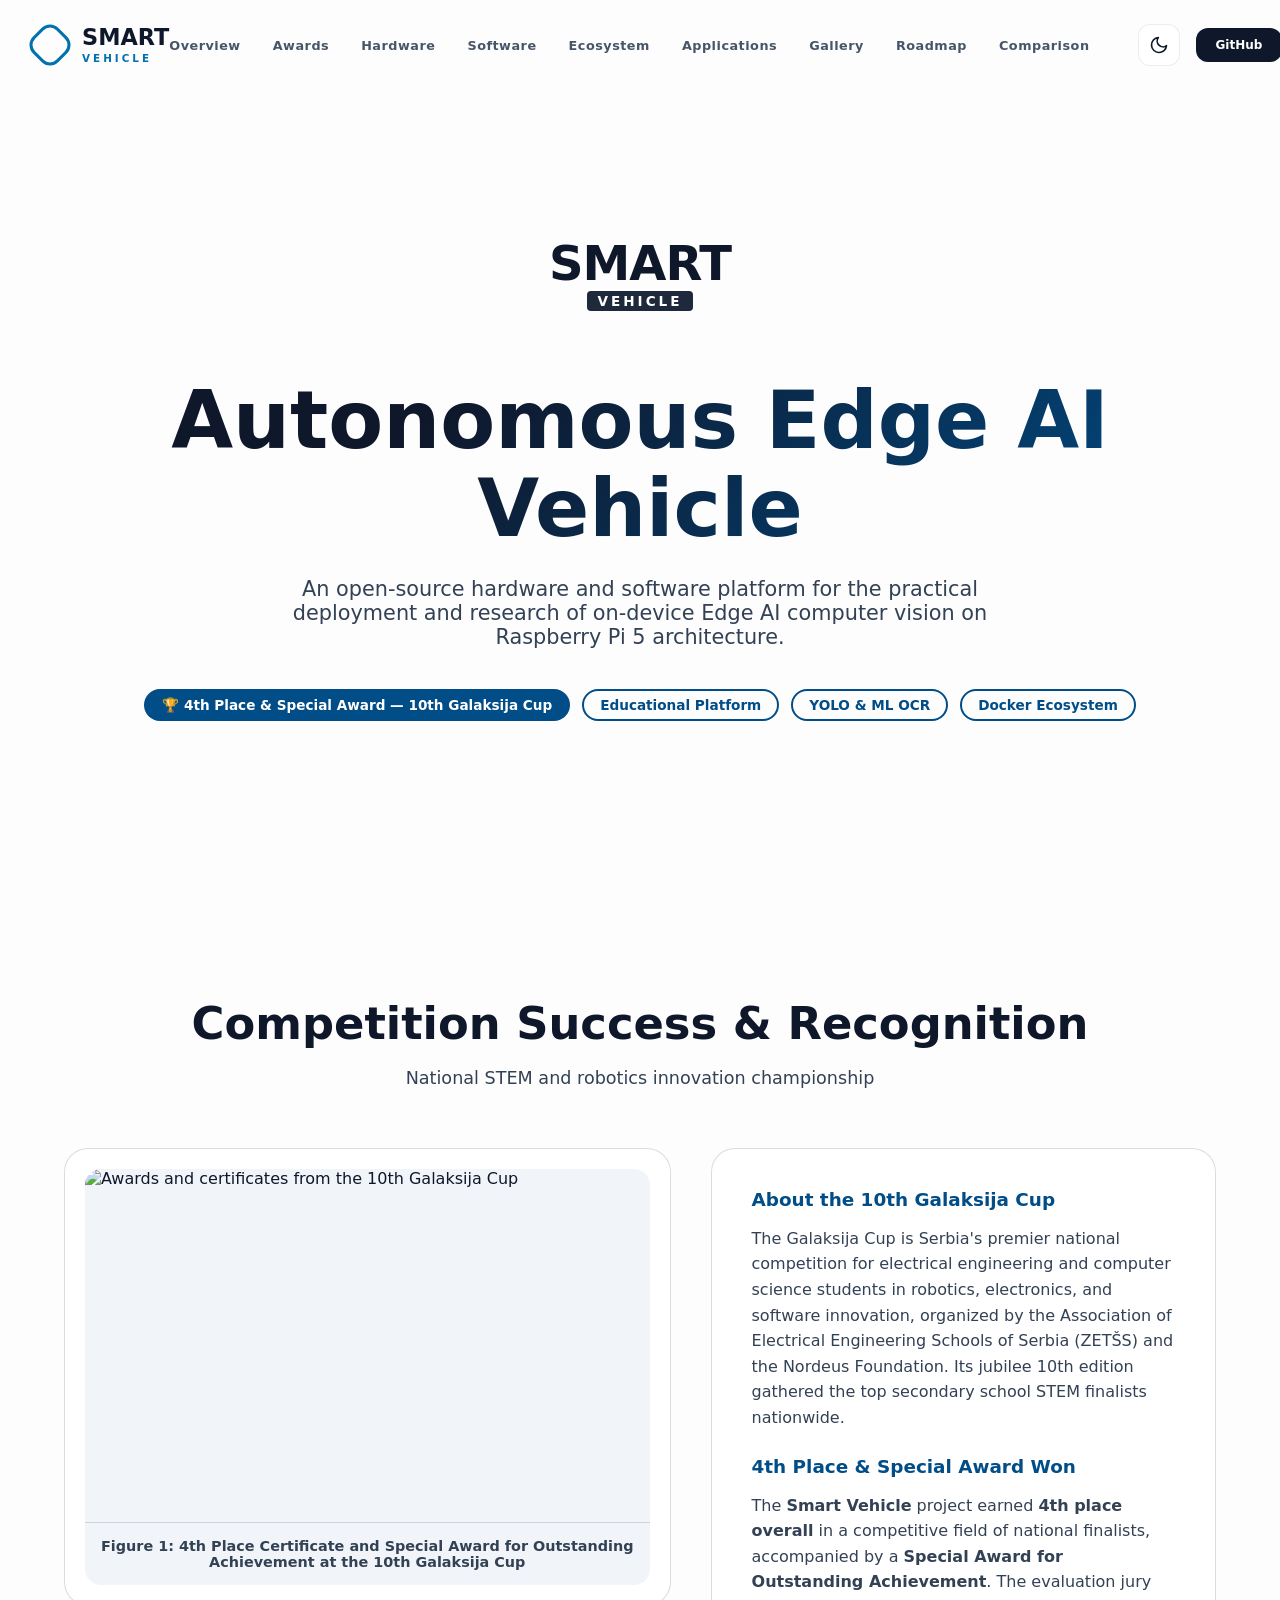
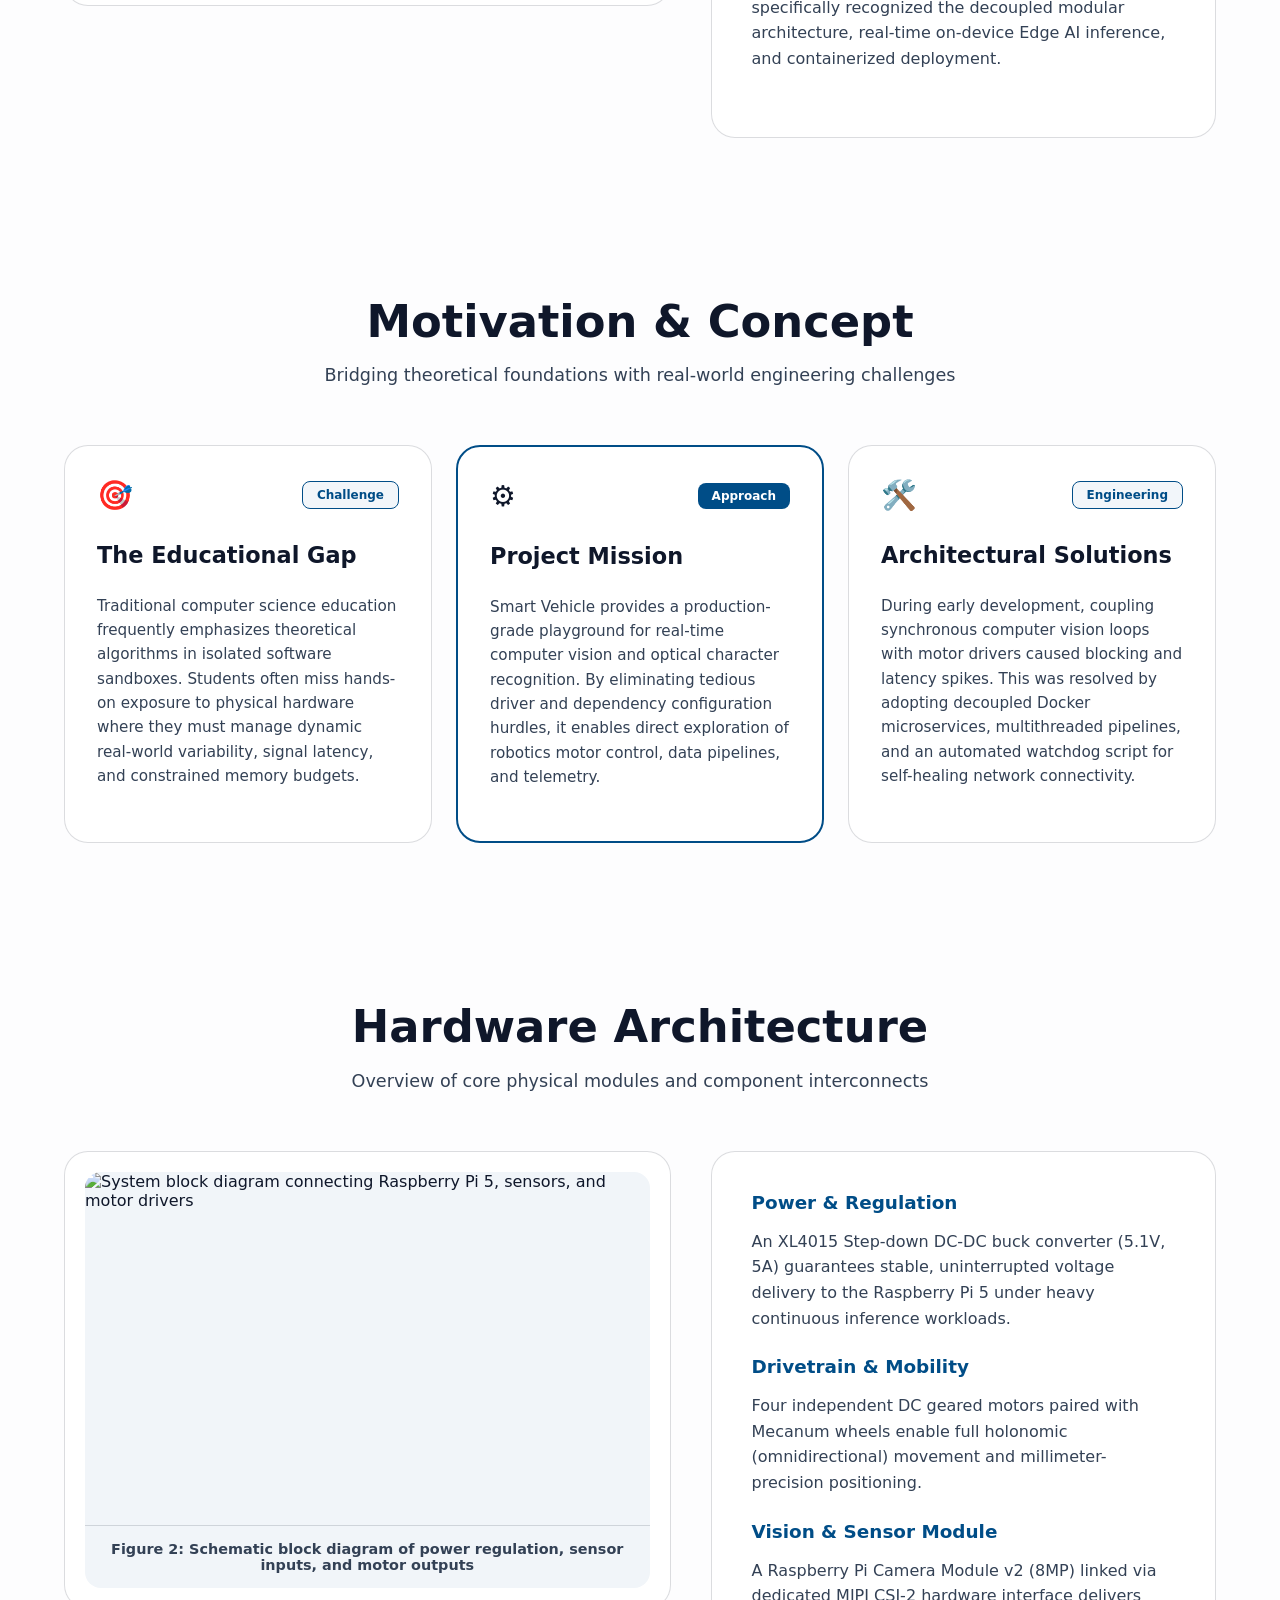
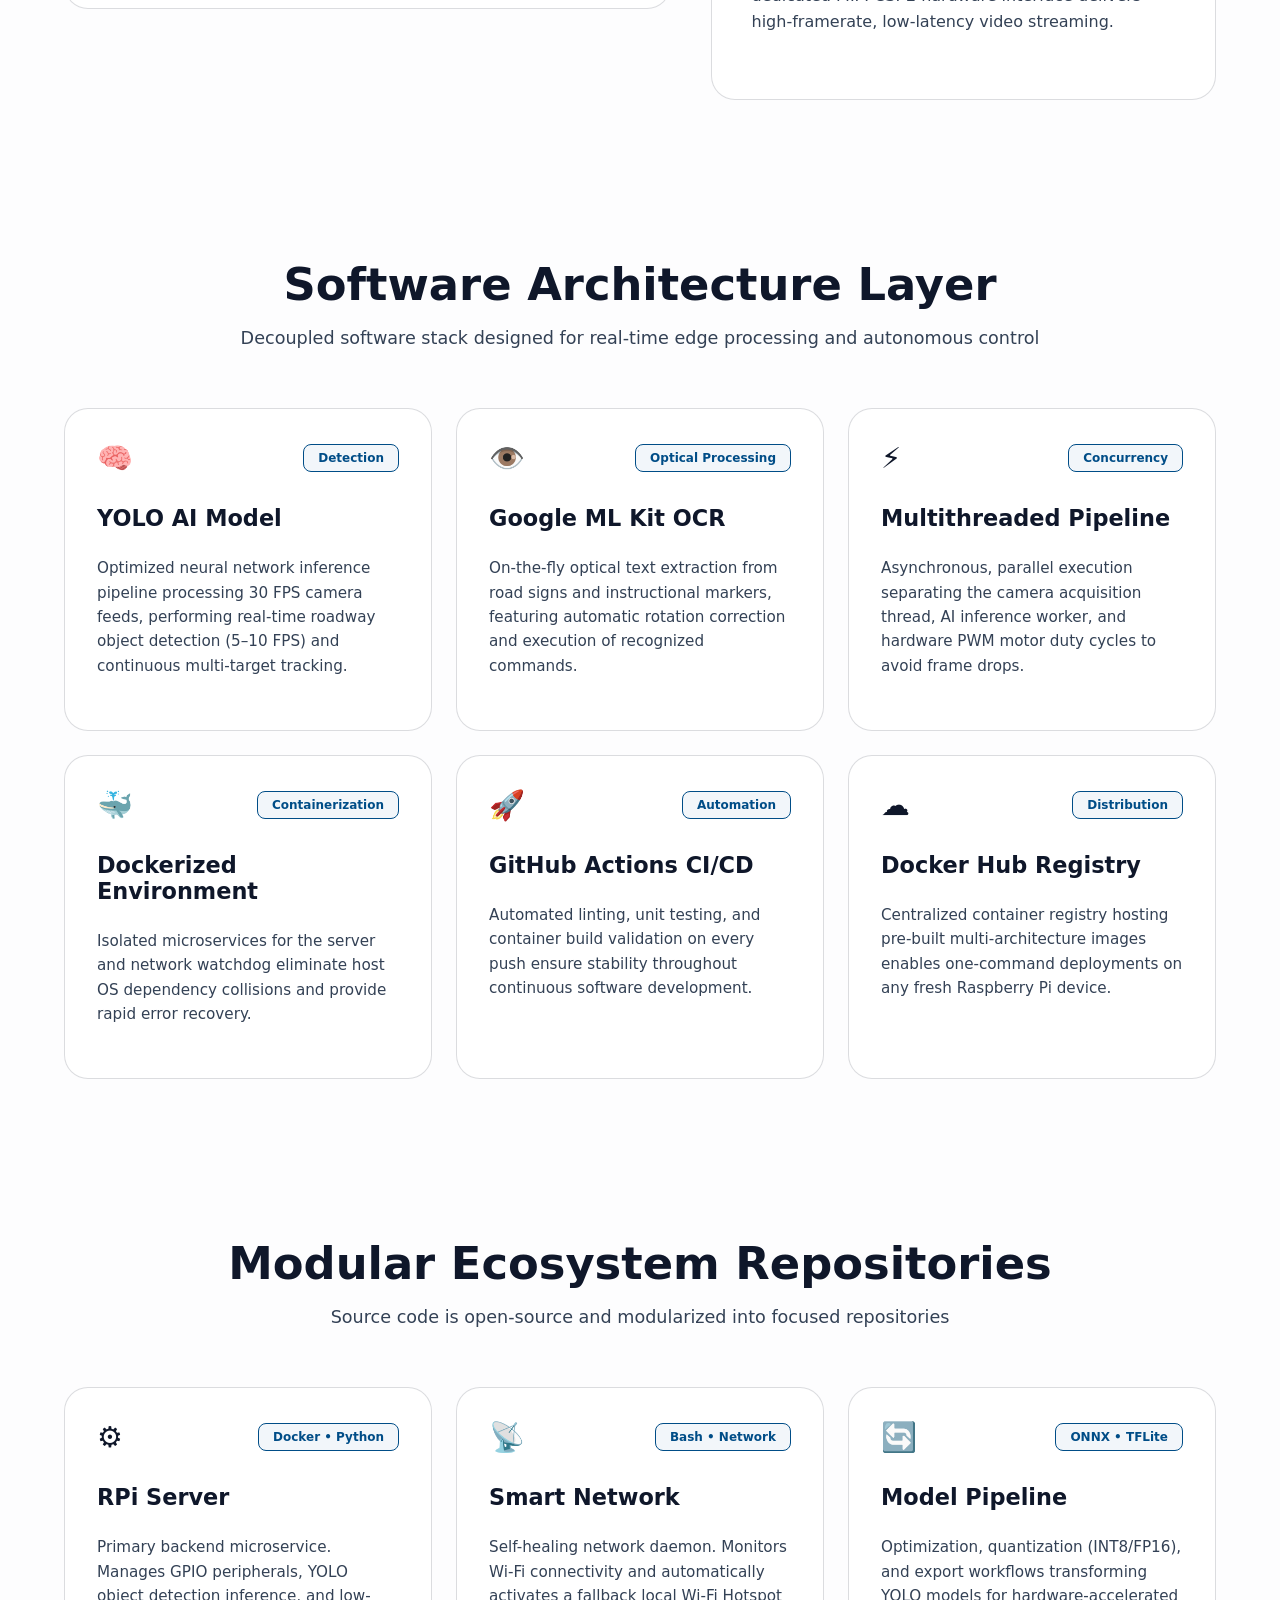
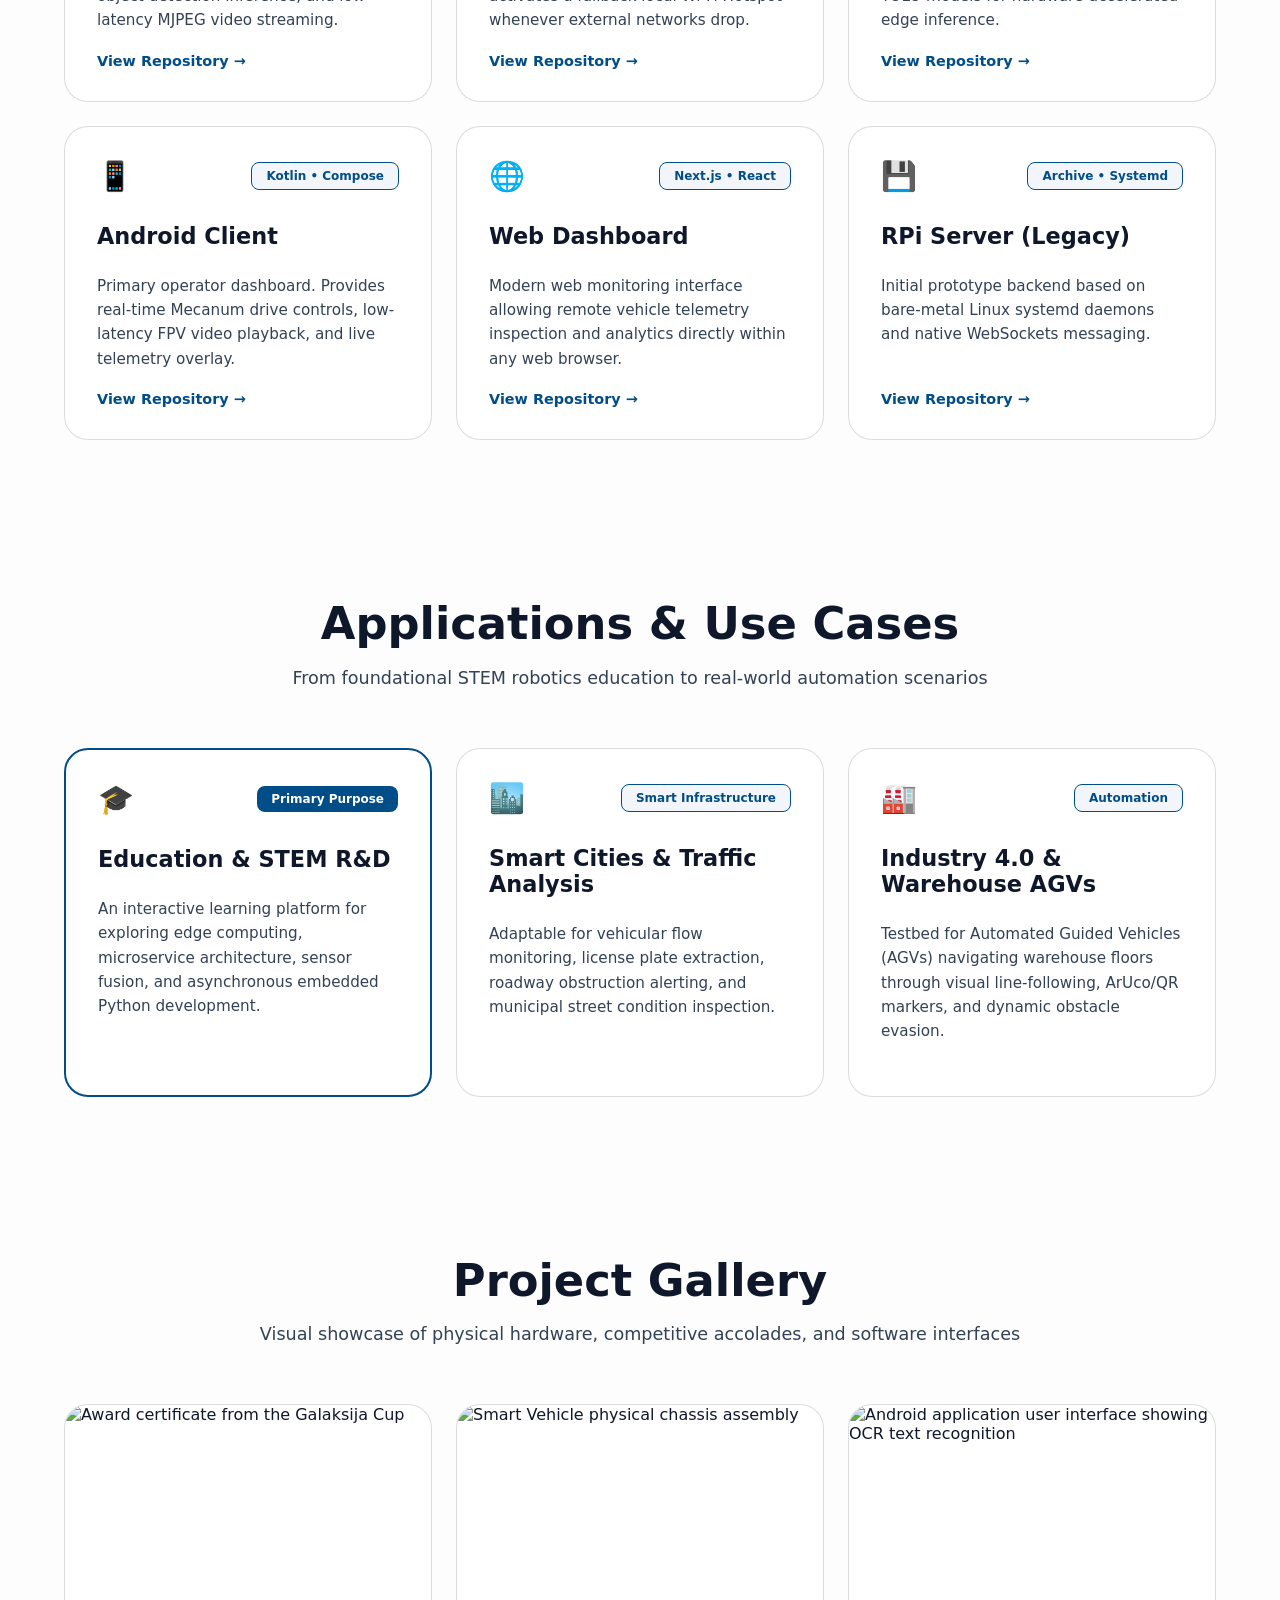
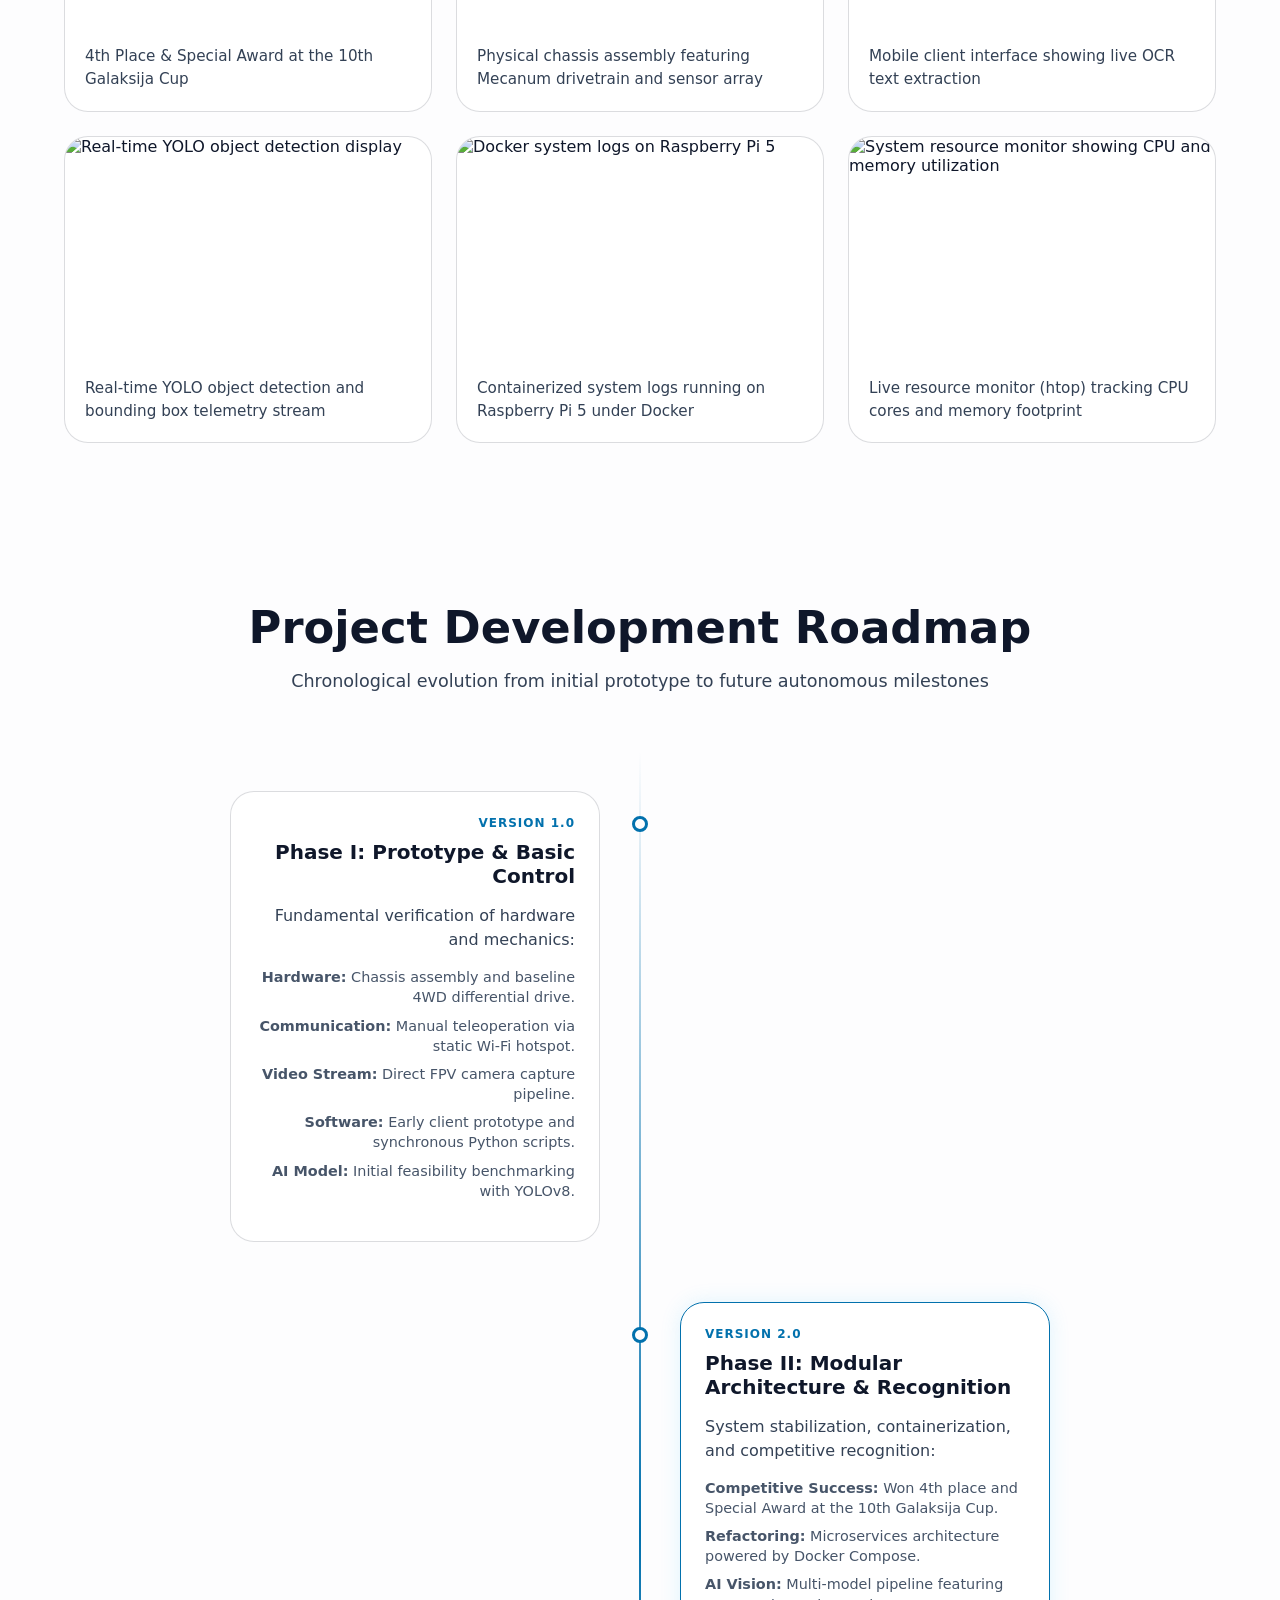
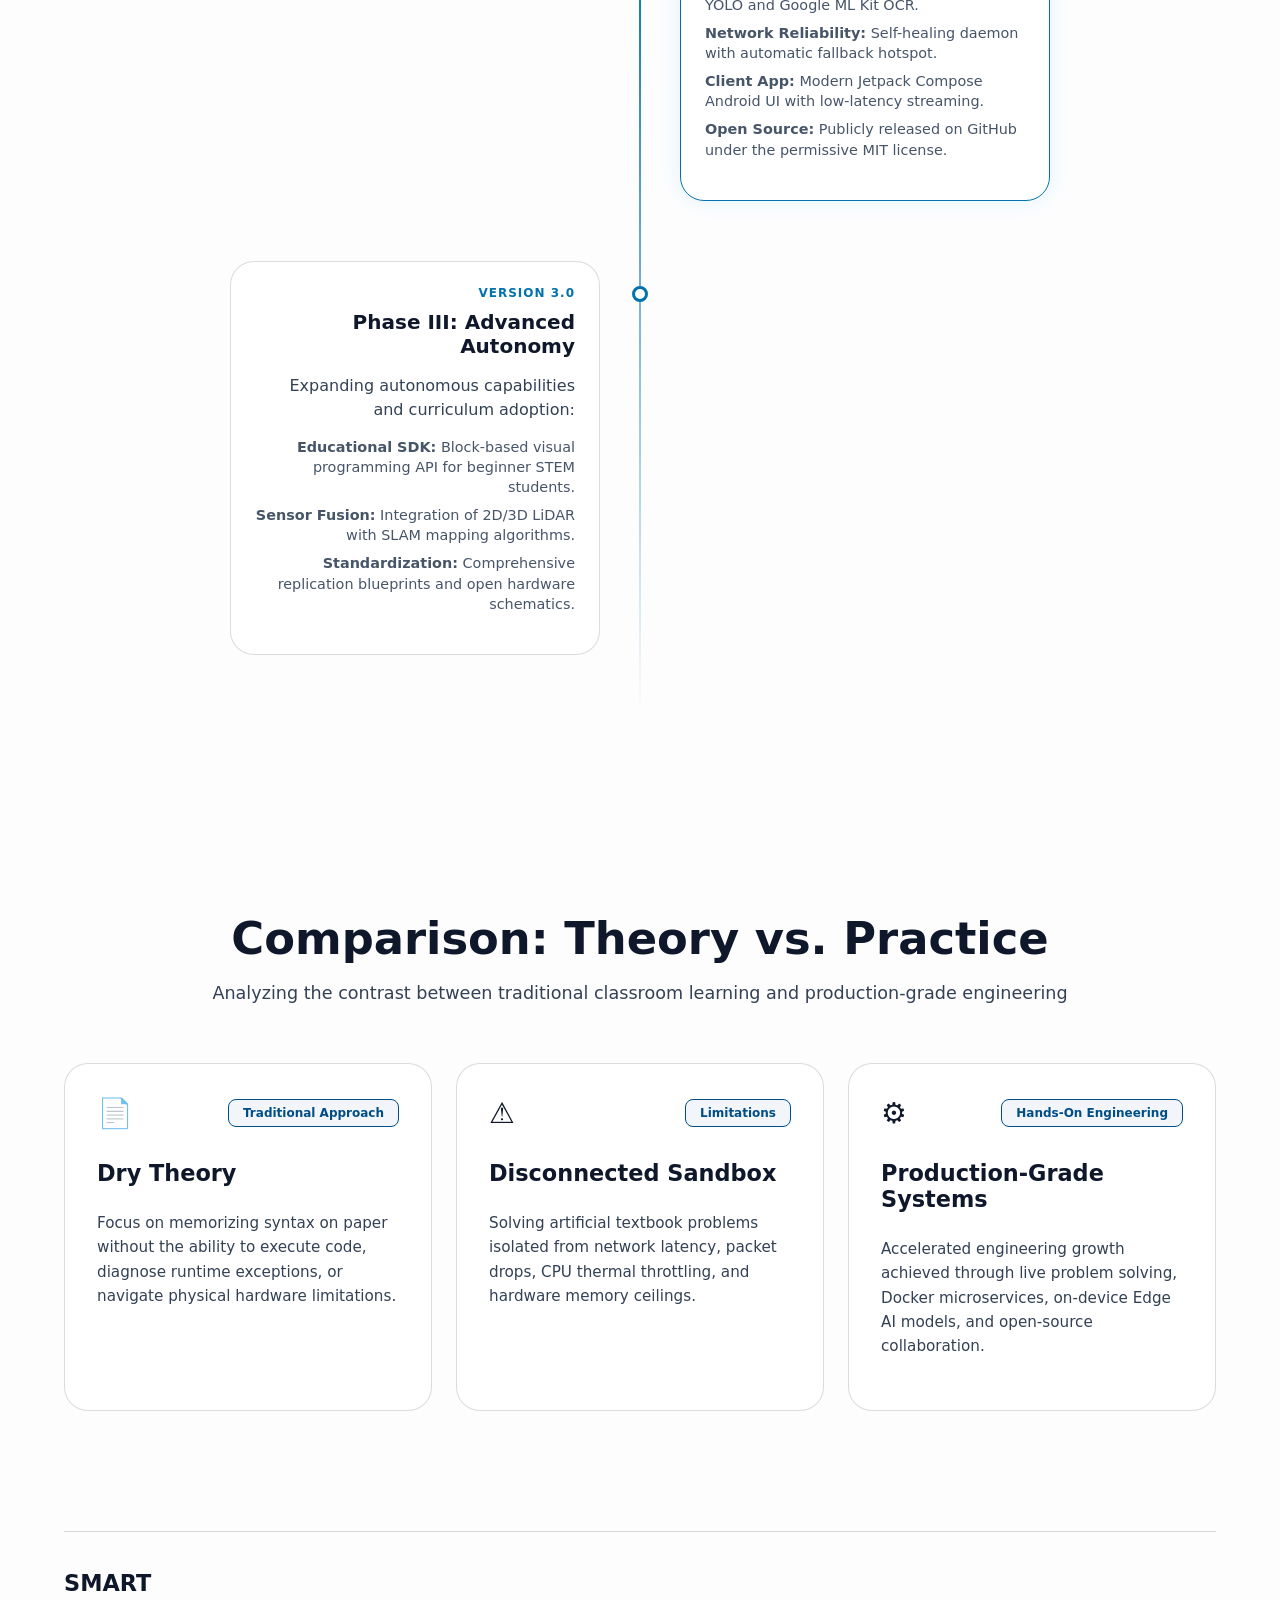
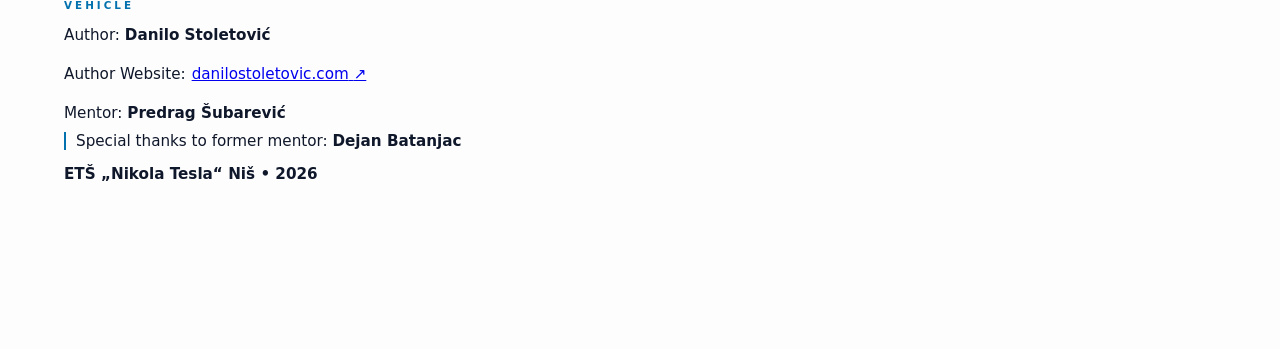
==== index.html @ c3193125 "feat: implement PWA support with service worker, manifest, and custom 404 page" ====
<!doctype html>
<html lang="en" data-theme="dark">
  <head>
    <meta charset="UTF-8" />
    <meta name="viewport" content="width=device-width, initial-scale=1.0" />
    <meta name="theme-color" content="#030712" />
    <title>Smart Vehicle | Autonomous Edge AI Platform</title>
    <meta
      name="description"
      content="Open-source educational platform for Edge AI and computer vision research powered by Raspberry Pi 5. Awarded 4th place and Special Award at the 10th Galaksija Cup."
    />
    <meta
      name="keywords"
      content="Smart Vehicle, Edge AI, Raspberry Pi 5, YOLO, Computer Vision, Autonomous Robotics, Docker, Open Source, STEM"
    />
    <meta name="author" content="Danilo Stoletović" />
    <link rel="author" href="https://danilostoletovic.com" />
    <meta name="robots" content="index, follow" />

    <!-- Open Graph / Facebook -->
    <meta property="og:type" content="website" />
    <meta property="og:url" content="https://yoloprojekat.com/" />
    <meta property="og:title" content="Smart Vehicle | Autonomous Edge AI Platform" />
    <meta
      property="og:description"
      content="Open-source educational platform for Edge AI and computer vision research powered by Raspberry Pi 5."
    />
    <meta property="og:image" content="https://yoloprojekat.com/assets/nagrada.avif" />

    <!-- Twitter Cards -->
    <meta name="twitter:card" content="summary_large_image" />
    <meta name="twitter:url" content="https://yoloprojekat.com/" />
    <meta name="twitter:title" content="Smart Vehicle | Autonomous Edge AI Platform" />
    <meta
      name="twitter:description"
      content="Open-source educational platform for Edge AI and computer vision research powered by Raspberry Pi 5."
    />
    <meta name="twitter:image" content="https://yoloprojekat.com/assets/nagrada.avif" />

    <link rel="canonical" href="https://yoloprojekat.com/" />
    <link rel="icon" type="image/png" href="assets/favicon.png" />
    <link rel="icon" type="image/svg+xml" href="assets/icon.svg" />
    <link rel="apple-touch-icon" href="assets/apple-touch-icon.png" />
    <link rel="manifest" href="site.webmanifest" />
    <link rel="author" href="humans.txt" />

    <!-- PWA Settings -->
    <meta name="mobile-web-app-capable" content="yes" />
    <meta name="apple-mobile-web-app-status-bar-style" content="black-translucent" />
    <meta name="apple-mobile-web-app-title" content="Smart Vehicle" />


    <!-- Local Font Preloads -->
    <link
      rel="preload"
      href="assets/fonts/plus-jakarta-sans-latin.woff2"
      as="font"
      type="font/woff2"
      crossorigin
      fetchpriority="high"
    />
    <link
      rel="preload"
      href="assets/fonts/plus-jakarta-sans-latin-ext.woff2"
      as="font"
      type="font/woff2"
      crossorigin
      fetchpriority="high"
    />

    <!-- Stylesheet -->
    <link rel="stylesheet" href="style.min.css" />

    <noscript>
      <style>
        .animate-fade-up,
        .animate-fade-right,
        .animate-fade-left {
          opacity: 1 !important;
          transform: none !important;
        }
      </style>
    </noscript>

    <!-- Anti-flicker Theme Script -->
    <script>
      (function () {
        try {
          var saved = localStorage.getItem("theme");
          var pref = window.matchMedia("(prefers-color-scheme: dark)").matches
            ? "dark"
            : "light";
          document.documentElement.setAttribute("data-theme", saved || pref);
        } catch (e) {}
      })();
    </script>
    <script src="script.min.js" defer></script>

    <!-- Schema.org Structured Data -->
    <script type="application/ld+json">
      {
        "@context": "https://schema.org",
        "@type": "TechArticle",
        "headline": "Smart Vehicle: Autonomous Edge AI Platform on Raspberry Pi 5",
        "description": "An open-source educational platform for Edge AI and computer vision research powered by Raspberry Pi 5, featuring YOLO detection, Docker microservices, and Mecanum drive.",
        "author": {
          "@type": "Person",
          "name": "Danilo Stoletović",
          "url": "https://danilostoletovic.com"
        },
        "publisher": {
          "@type": "EducationalOrganization",
          "name": "ETŠ Nikola Tesla Niš"
        },
        "url": "https://yoloprojekat.com/",
        "image": "https://yoloprojekat.com/assets/nagrada.avif"
      }
    </script>
  </head>

  <body>
    <div
      id="menu-overlay"
      class="menu-overlay"
      aria-label="Close menu"
      hidden
    ></div>

    <header id="navbar" class="navbar">
      <div class="nav-container">
        <a href="#hero" class="logo" id="logo-btn" aria-label="Return to top">
          <span class="logo-ring"></span>
          <span class="logo-text">
            <span class="logo-main">SMART</span>
            <span class="logo-sub">VEHICLE</span>
          </span>
        </a>

        <nav class="nav-links" id="main-nav" aria-label="Main Navigation">
          <ul class="nav-list">
            <li>
              <a href="#intro" class="nav-item">Overview</a>
            </li>
            <li>
              <a href="#awards" class="nav-item">Awards</a>
            </li>
            <li>
              <a href="#hardware" class="nav-item">Hardware</a>
            </li>
            <li>
              <a href="#software-logic" class="nav-item">Software</a>
            </li>
            <li>
              <a href="#projects" class="nav-item">Ecosystem</a>
            </li>
            <li>
              <a href="#use-cases" class="nav-item">Applications</a>
            </li>
            <li>
              <a href="#gallery" class="nav-item">Gallery</a>
            </li>
            <li>
              <a href="#roadmap" class="nav-item">Roadmap</a>
            </li>
            <li>
              <a href="#comparison" class="nav-item">Comparison</a>
            </li>
          </ul>

          <div class="nav-actions">
            <button
              id="theme-toggle"
              class="theme-toggle"
              aria-label="Toggle theme"
            >
              <svg
                id="theme-icon"
                width="20"
                height="20"
                viewBox="0 0 24 24"
                fill="none"
                stroke="currentColor"
                stroke-width="2"
                stroke-linecap="round"
                stroke-linejoin="round"
              ></svg>
            </button>
            <a
              href="https://github.com/yoloprojekat"
              target="_blank"
              rel="noopener noreferrer"
              class="github-cta"
              >GitHub</a
            >
          </div>
        </nav>

        <button
          id="mobile-toggle"
          class="mobile-toggle"
          aria-label="Toggle navigation menu"
          aria-expanded="false"
          aria-controls="main-nav"
        >
          <span id="hamburger" class="hamburger">
            <span class="line-top"></span>
            <span class="line-mid"></span>
            <span class="line-bot"></span>
          </span>
        </button>
      </div>
    </header>

    <main id="main-content">
      <section id="hero" class="hero section-container">
        <div class="hero-content">
          <div class="logo-container" aria-hidden="true">
            <span class="logo-main">SMART</span>
            <span class="logo-sub">VEHICLE</span>
          </div>
          <h1 class="gradient-text">Autonomous Edge AI Vehicle</h1>
          <p class="hero-desc">
            An open-source hardware and software platform for the practical deployment
            and research of on-device Edge AI computer vision on Raspberry Pi 5 architecture.
          </p>
          <div class="badges">
            <span class="high-contrast-badge"
              >🏆 4th Place & Special Award — 10th Galaksija Cup</span
            >
            <span class="high-badge-outline">Educational Platform</span>
            <span class="high-badge-outline">YOLO & ML OCR</span>
            <span class="high-badge-outline">Docker Ecosystem</span>
          </div>
        </div>
      </section>

      <section id="awards" class="section-container">
        <header class="section-header animate-fade-up">
          <h2 class="section-title">Competition Success & Recognition</h2>
          <p class="section-subtitle">
            National STEM and robotics innovation championship
          </p>
        </header>

        <div class="presentation-grid">
          <div class="image-container animate-fade-right">
            <figure class="img-wrapper">
              <img
                src="assets/nagrada.avif"
                alt="Awards and certificates from the 10th Galaksija Cup"
                class="hardware-img"
                width="1000"
                height="707"
                decoding="async"
                loading="lazy"
                sizes="(max-width: 900px) calc(100vw - 88px), min(640px, 52vw)"
              />
              <figcaption class="caption">
                Figure 1: 4th Place Certificate and Special Award for Outstanding Achievement at the 10th Galaksija Cup
              </figcaption>
            </figure>
          </div>
          <div class="specs-card animate-fade-left">
            <article class="spec-item">
              <strong class="text-primary-high">About the 10th Galaksija Cup</strong>
              <p>
                The Galaksija Cup is Serbia's premier national competition for electrical
                engineering and computer science students in robotics, electronics, and software
                innovation, organized by the Association of Electrical Engineering Schools of
                Serbia (ZETŠS) and the Nordeus Foundation. Its jubilee 10th edition gathered
                the top secondary school STEM finalists nationwide.
              </p>
            </article>
            <article class="spec-item">
              <strong class="text-primary-high"
                >4th Place & Special Award Won</strong
              >
              <p>
                The <strong>Smart Vehicle</strong> project earned <strong>4th place overall</strong>
                in a competitive field of national finalists, accompanied by a
                <strong>Special Award for Outstanding Achievement</strong>. The evaluation jury
                specifically recognized the decoupled modular architecture, real-time on-device
                Edge AI inference, and containerized deployment.
              </p>
            </article>
          </div>
        </div>
      </section>

      <section id="intro" class="section-container">
        <header class="section-header animate-fade-up">
          <h2 class="section-title">Motivation & Concept</h2>
          <p class="section-subtitle">
            Bridging theoretical foundations with real-world engineering challenges
          </p>
        </header>
        <div class="modern-grid">
          <article class="modern-card interactive animate-fade-up delay-1">
            <div class="card-content">
              <div class="card-top">
                <span class="modern-icon" aria-hidden="true">🎯</span>
                <span class="tech-pill-high">Challenge</span>
              </div>
              <h3>The Educational Gap</h3>
              <p>
                Traditional computer science education frequently emphasizes theoretical
                algorithms in isolated software sandboxes. Students often miss hands-on exposure
                to physical hardware where they must manage dynamic real-world variability,
                signal latency, and constrained memory budgets.
              </p>
            </div>
          </article>

          <article
            class="modern-card interactive featured-card animate-fade-up delay-2"
          >
            <div class="card-content">
              <div class="card-top">
                <span class="modern-icon" aria-hidden="true">⚙️</span>
                <span class="tech-pill-high primary-pill">Approach</span>
              </div>
              <h3>Project Mission</h3>
              <p>
                Smart Vehicle provides a production-grade playground for real-time computer
                vision and optical character recognition. By eliminating tedious driver and
                dependency configuration hurdles, it enables direct exploration of robotics
                motor control, data pipelines, and telemetry.
              </p>
            </div>
          </article>

          <article class="modern-card interactive animate-fade-up delay-3">
            <div class="card-content">
              <div class="card-top">
                <span class="modern-icon" aria-hidden="true">🛠️</span>
                <span class="tech-pill-high">Engineering</span>
              </div>
              <h3>Architectural Solutions</h3>
              <p>
                During early development, coupling synchronous computer vision loops with
                motor drivers caused blocking and latency spikes. This was resolved by
                adopting decoupled Docker microservices, multithreaded pipelines, and an
                automated watchdog script for self-healing network connectivity.
              </p>
            </div>
          </article>
        </div>
      </section>

      <section id="hardware" class="section-container">
        <header class="section-header animate-fade-up">
          <h2 class="section-title">Hardware Architecture</h2>
          <p class="section-subtitle">
            Overview of core physical modules and component interconnects
          </p>
        </header>
        <div class="presentation-grid">
          <div class="image-container animate-fade-right">
            <figure class="img-wrapper">
              <img
                src="assets/hardverska-sema.avif"
                alt="System block diagram connecting Raspberry Pi 5, sensors, and motor drivers"
                class="hardware-img"
                width="1000"
                height="576"
                decoding="async"
                loading="lazy"
                fetchpriority="low"
                sizes="(max-width: 900px) calc(100vw - 88px), min(640px, 52vw)"
              />
              <figcaption class="caption">
                Figure 2: Schematic block diagram of power regulation, sensor inputs, and motor outputs
              </figcaption>
            </figure>
          </div>
          <div class="specs-card animate-fade-left">
            <article class="spec-item">
              <strong class="text-primary-high">Power & Regulation</strong>
              <p>
                An XL4015 Step-down DC-DC buck converter (5.1V, 5A) guarantees stable,
                uninterrupted voltage delivery to the Raspberry Pi 5 under heavy continuous
                inference workloads.
              </p>
            </article>
            <article class="spec-item">
              <strong class="text-primary-high">Drivetrain & Mobility</strong>
              <p>
                Four independent DC geared motors paired with Mecanum wheels enable full
                holonomic (omnidirectional) movement and millimeter-precision positioning.
              </p>
            </article>
            <article class="spec-item">
              <strong class="text-primary-high">Vision & Sensor Module</strong>
              <p>
                A Raspberry Pi Camera Module v2 (8MP) linked via dedicated MIPI CSI-2
                hardware interface delivers high-framerate, low-latency video streaming.
              </p>
            </article>
          </div>
        </div>
      </section>

      <section id="software-logic" class="section-container">
        <header class="section-header animate-fade-up">
          <h2 class="section-title">Software Architecture Layer</h2>
          <p class="section-subtitle">
            Decoupled software stack designed for real-time edge processing and autonomous control
          </p>
        </header>
        <div class="modern-grid">
          <article class="modern-card interactive animate-fade-up delay-1">
            <div class="card-content">
              <div class="card-top">
                <span class="modern-icon" aria-hidden="true">🧠</span>
                <span class="tech-pill-high">Detection</span>
              </div>
              <h3>YOLO AI Model</h3>
              <p>
                Optimized neural network inference pipeline processing 30 FPS camera feeds,
                performing real-time roadway object detection (5–10 FPS) and continuous
                multi-target tracking.
              </p>
            </div>
          </article>

          <article class="modern-card interactive animate-fade-up delay-2">
            <div class="card-content">
              <div class="card-top">
                <span class="modern-icon" aria-hidden="true">👁️</span>
                <span class="tech-pill-high">Optical Processing</span>
              </div>
              <h3>Google ML Kit OCR</h3>
              <p>
                On-the-fly optical text extraction from road signs and instructional markers,
                featuring automatic rotation correction and execution of recognized commands.
              </p>
            </div>
          </article>

          <article class="modern-card interactive animate-fade-up delay-3">
            <div class="card-content">
              <div class="card-top">
                <span class="modern-icon" aria-hidden="true">⚡</span>
                <span class="tech-pill-high">Concurrency</span>
              </div>
              <h3>Multithreaded Pipeline</h3>
              <p>
                Asynchronous, parallel execution separating the camera acquisition thread,
                AI inference worker, and hardware PWM motor duty cycles to avoid frame drops.
              </p>
            </div>
          </article>

          <article class="modern-card interactive animate-fade-up delay-3">
            <div class="card-content">
              <div class="card-top">
                <span class="modern-icon" aria-hidden="true">🐳</span>
                <span class="tech-pill-high">Containerization</span>
              </div>
              <h3>Dockerized Environment</h3>
              <p>
                Isolated microservices for the server and network watchdog eliminate host
                OS dependency collisions and provide rapid error recovery.
              </p>
            </div>
          </article>

          <article class="modern-card interactive animate-fade-up delay-1">
            <div class="card-content">
              <div class="card-top">
                <span class="modern-icon" aria-hidden="true">🚀</span>
                <span class="tech-pill-high">Automation</span>
              </div>
              <h3>GitHub Actions CI/CD</h3>
              <p>
                Automated linting, unit testing, and container build validation on every push
                ensure stability throughout continuous software development.
              </p>
            </div>
          </article>

          <article class="modern-card interactive animate-fade-up delay-2">
            <div class="card-content">
              <div class="card-top">
                <span class="modern-icon" aria-hidden="true">☁️</span>
                <span class="tech-pill-high">Distribution</span>
              </div>
              <h3>Docker Hub Registry</h3>
              <p>
                Centralized container registry hosting pre-built multi-architecture images
                enables one-command deployments on any fresh Raspberry Pi device.
              </p>
            </div>
          </article>
        </div>
      </section>

      <section id="projects" class="section-container animate-fade-up">
        <header class="section-header">
          <h2 class="section-title">Modular Ecosystem Repositories</h2>
          <p class="section-subtitle">
            Source code is open-source and modularized into focused repositories
          </p>
        </header>
        <div class="modern-grid">
          <a
            href="https://github.com/yoloprojekat/rpi-server"
            target="_blank"
            rel="noopener noreferrer"
            class="modern-card-link"
          >
            <article class="modern-card interactive">
              <div class="card-content">
                <div class="card-top">
                  <span class="modern-icon" aria-hidden="true">⚙️</span>
                  <span class="tech-pill-high">Docker • Python</span>
                </div>
                <h3>RPi Server</h3>
                <p>
                  Primary backend microservice. Manages GPIO peripherals, YOLO object
                  detection inference, and low-latency MJPEG video streaming.
                </p>
                <div class="card-footer-high">
                  <span>View Repository →</span>
                </div>
              </div>
            </article>
          </a>

          <a
            href="https://github.com/yoloprojekat/smart-network"
            target="_blank"
            rel="noopener noreferrer"
            class="modern-card-link"
          >
            <article class="modern-card interactive">
              <div class="card-content">
                <div class="card-top">
                  <span class="modern-icon" aria-hidden="true">📡</span>
                  <span class="tech-pill-high">Bash • Network</span>
                </div>
                <h3>Smart Network</h3>
                <p>
                  Self-healing network daemon. Monitors Wi-Fi connectivity and automatically
                  activates a fallback local Wi-Fi Hotspot whenever external networks drop.
                </p>
                <div class="card-footer-high">
                  <span>View Repository →</span>
                </div>
              </div>
            </article>
          </a>

          <a
            href="https://github.com/yoloprojekat/model-pipeline"
            target="_blank"
            rel="noopener noreferrer"
            class="modern-card-link"
          >
            <article class="modern-card interactive">
              <div class="card-content">
                <div class="card-top">
                  <span class="modern-icon" aria-hidden="true">🔄</span>
                  <span class="tech-pill-high">ONNX • TFLite</span>
                </div>
                <h3>Model Pipeline</h3>
                <p>
                  Optimization, quantization (INT8/FP16), and export workflows transforming
                  YOLO models for hardware-accelerated edge inference.
                </p>
                <div class="card-footer-high">
                  <span>View Repository →</span>
                </div>
              </div>
            </article>
          </a>

          <a
            href="https://github.com/yoloprojekat/android-client"
            target="_blank"
            rel="noopener noreferrer"
            class="modern-card-link"
          >
            <article class="modern-card interactive">
              <div class="card-content">
                <div class="card-top">
                  <span class="modern-icon" aria-hidden="true">📱</span>
                  <span class="tech-pill-high">Kotlin • Compose</span>
                </div>
                <h3>Android Client</h3>
                <p>
                  Primary operator dashboard. Provides real-time Mecanum drive controls,
                  low-latency FPV video playback, and live telemetry overlay.
                </p>
                <div class="card-footer-high">
                  <span>View Repository →</span>
                </div>
              </div>
            </article>
          </a>

          <a
            href="https://github.com/yoloprojekat/web-dashboard"
            target="_blank"
            rel="noopener noreferrer"
            class="modern-card-link"
          >
            <article class="modern-card interactive">
              <div class="card-content">
                <div class="card-top">
                  <span class="modern-icon" aria-hidden="true">🌐</span>
                  <span class="tech-pill-high">Next.js • React</span>
                </div>
                <h3>Web Dashboard</h3>
                <p>
                  Modern web monitoring interface allowing remote vehicle telemetry inspection
                  and analytics directly within any web browser.
                </p>
                <div class="card-footer-high">
                  <span>View Repository →</span>
                </div>
              </div>
            </article>
          </a>

          <a
            href="https://github.com/yoloprojekat/rpi-server-legacy"
            target="_blank"
            rel="noopener noreferrer"
            class="modern-card-link"
          >
            <article class="modern-card interactive">
              <div class="card-content">
                <div class="card-top">
                  <span class="modern-icon" aria-hidden="true">💾</span>
                  <span class="tech-pill-high">Archive • Systemd</span>
                </div>
                <h3>RPi Server (Legacy)</h3>
                <p>
                  Initial prototype backend based on bare-metal Linux systemd daemons and
                  native WebSockets messaging.
                </p>
                <div class="card-footer-high">
                  <span>View Repository →</span>
                </div>
              </div>
            </article>
          </a>
        </div>
      </section>

      <section id="use-cases" class="section-container">
        <header class="section-header animate-fade-up">
          <h2 class="section-title">Applications & Use Cases</h2>
          <p class="section-subtitle">
            From foundational STEM robotics education to real-world automation scenarios
          </p>
        </header>
        <div class="modern-grid">
          <article
            class="modern-card interactive featured-card animate-fade-up delay-1"
          >
            <div class="card-content">
              <div class="card-top">
                <span class="modern-icon" aria-hidden="true">🎓</span>
                <span class="tech-pill-high primary-pill">Primary Purpose</span>
              </div>
              <h3>Education & STEM R&D</h3>
              <p>
                An interactive learning platform for exploring edge computing, microservice
                architecture, sensor fusion, and asynchronous embedded Python development.
              </p>
            </div>
          </article>

          <article class="modern-card interactive animate-fade-up delay-2">
            <div class="card-content">
              <div class="card-top">
                <span class="modern-icon" aria-hidden="true">🏙️</span>
                <span class="tech-pill-high">Smart Infrastructure</span>
              </div>
              <h3>Smart Cities & Traffic Analysis</h3>
              <p>
                Adaptable for vehicular flow monitoring, license plate extraction, roadway
                obstruction alerting, and municipal street condition inspection.
              </p>
            </div>
          </article>

          <article class="modern-card interactive animate-fade-up delay-3">
            <div class="card-content">
              <div class="card-top">
                <span class="modern-icon" aria-hidden="true">🏭</span>
                <span class="tech-pill-high">Automation</span>
              </div>
              <h3>Industry 4.0 & Warehouse AGVs</h3>
              <p>
                Testbed for Automated Guided Vehicles (AGVs) navigating warehouse floors
                through visual line-following, ArUco/QR markers, and dynamic obstacle evasion.
              </p>
            </div>
          </article>
        </div>
      </section>

      <section id="gallery" class="section-container">
        <header class="section-header">
          <h2 class="section-title">Project Gallery</h2>
          <p class="section-subtitle">
            Visual showcase of physical hardware, competitive accolades, and software interfaces
          </p>
        </header>
        <div class="modern-grid">
          <div class="gallery-card">
            <div class="gallery-img-container">
              <img
                src="assets/nagrada.avif"
                alt="Award certificate from the Galaksija Cup"
                width="400"
                height="220"
                decoding="async"
                loading="lazy"
                fetchpriority="low"
              />
            </div>
            <div class="gallery-info">
              <p>4th Place & Special Award at the 10th Galaksija Cup</p>
            </div>
          </div>

          <div class="gallery-card">
            <div class="gallery-img-container">
              <img
                src="assets/vozilo.avif"
                alt="Smart Vehicle physical chassis assembly"
                width="400"
                height="220"
                decoding="async"
                loading="lazy"
                fetchpriority="low"
              />
            </div>
            <div class="gallery-info">
              <p>Physical chassis assembly featuring Mecanum drivetrain and sensor array</p>
            </div>
          </div>

          <div class="gallery-card">
            <div class="gallery-img-container">
              <img
                src="assets/ocr.avif"
                alt="Android application user interface showing OCR text recognition"
                width="400"
                height="220"
                decoding="async"
                loading="lazy"
                fetchpriority="low"
              />
            </div>
            <div class="gallery-info">
              <p>Mobile client interface showing live OCR text extraction</p>
            </div>
          </div>

          <div class="gallery-card">
            <div class="gallery-img-container">
              <img
                src="assets/yolo.avif"
                alt="Real-time YOLO object detection display"
                width="400"
                height="220"
                decoding="async"
                loading="lazy"
                fetchpriority="low"
              />
            </div>
            <div class="gallery-info">
              <p>Real-time YOLO object detection and bounding box telemetry stream</p>
            </div>
          </div>

          <div class="gallery-card">
            <div class="gallery-img-container">
              <img
                src="assets/docker log text.avif"
                alt="Docker system logs on Raspberry Pi 5"
                width="400"
                height="220"
                decoding="async"
                loading="lazy"
                fetchpriority="low"
              />
            </div>
            <div class="gallery-info">
              <p>Containerized system logs running on Raspberry Pi 5 under Docker</p>
            </div>
          </div>

          <div class="gallery-card">
            <div class="gallery-img-container">
              <img
                src="assets/htop.avif"
                alt="System resource monitor showing CPU and memory utilization"
                width="400"
                height="220"
                decoding="async"
                loading="lazy"
                fetchpriority="low"
              />
            </div>
            <div class="gallery-info">
              <p>Live resource monitor (htop) tracking CPU cores and memory footprint</p>
            </div>
          </div>
        </div>
      </section>

      <section id="roadmap" class="section-container">
        <header class="section-header">
          <h2 class="section-title">Project Development Roadmap</h2>
          <p class="section-subtitle">
            Chronological evolution from initial prototype to future autonomous milestones
          </p>
        </header>

        <div class="roadmap-timeline">
          <div class="roadmap-item completed">
            <div class="roadmap-dot"></div>
            <div class="roadmap-card">
              <div class="phase-tag">Version 1.0</div>
              <h3>Phase I: Prototype & Basic Control</h3>
              <p>Fundamental verification of hardware and mechanics:</p>
              <ul>
                <li>
                  <strong>Hardware:</strong> Chassis assembly and baseline 4WD differential drive.
                </li>
                <li>
                  <strong>Communication:</strong> Manual teleoperation via static Wi-Fi hotspot.
                </li>
                <li>
                  <strong>Video Stream:</strong> Direct FPV camera capture pipeline.
                </li>
                <li>
                  <strong>Software:</strong> Early client prototype and synchronous Python scripts.
                </li>
                <li>
                  <strong>AI Model:</strong> Initial feasibility benchmarking with YOLOv8.
                </li>
              </ul>
            </div>
          </div>

          <div class="roadmap-item active">
            <div class="roadmap-dot"></div>
            <div class="roadmap-card">
              <div class="phase-tag">Version 2.0</div>
              <h3>Phase II: Modular Architecture & Recognition</h3>
              <p>
                System stabilization, containerization, and competitive recognition:
              </p>
              <ul>
                <li>
                  <strong>Competitive Success:</strong> Won 4th place and Special Award at the 10th Galaksija Cup.
                </li>
                <li>
                  <strong>Refactoring:</strong> Microservices architecture powered by Docker Compose.
                </li>
                <li>
                  <strong>AI Vision:</strong> Multi-model pipeline featuring YOLO and Google ML Kit OCR.
                </li>
                <li>
                  <strong>Network Reliability:</strong> Self-healing daemon with automatic fallback hotspot.
                </li>
                <li>
                  <strong>Client App:</strong> Modern Jetpack Compose Android UI with low-latency streaming.
                </li>
                <li>
                  <strong>Open Source:</strong> Publicly released on GitHub under the permissive MIT license.
                </li>
              </ul>
            </div>
          </div>

          <div class="roadmap-item future">
            <div class="roadmap-dot"></div>
            <div class="roadmap-card">
              <div class="phase-tag">Version 3.0</div>
              <h3>Phase III: Advanced Autonomy</h3>
              <p>Expanding autonomous capabilities and curriculum adoption:</p>
              <ul>
                <li>
                  <strong>Educational SDK:</strong> Block-based visual programming API for beginner STEM students.
                </li>
                <li>
                  <strong>Sensor Fusion:</strong> Integration of 2D/3D LiDAR with SLAM mapping algorithms.
                </li>
                <li>
                  <strong>Standardization:</strong> Comprehensive replication blueprints and open hardware schematics.
                </li>
              </ul>
            </div>
          </div>
        </div>
      </section>

      <section id="comparison" class="section-container animate-fade-up">
        <header class="section-header">
          <h2 class="section-title">Comparison: Theory vs. Practice</h2>
          <p class="section-subtitle">
            Analyzing the contrast between traditional classroom learning and production-grade engineering
          </p>
        </header>

        <div class="modern-grid">
          <article class="modern-card interactive">
            <div class="card-content">
              <div class="card-top">
                <span class="modern-icon" aria-hidden="true">📄</span>
                <span class="tech-pill-high">Traditional Approach</span>
              </div>
              <h3>Dry Theory</h3>
              <p>
                Focus on memorizing syntax on paper without the ability to execute code,
                diagnose runtime exceptions, or navigate physical hardware limitations.
              </p>
            </div>
          </article>

          <article class="modern-card interactive">
            <div class="card-content">
              <div class="card-top">
                <span class="modern-icon" aria-hidden="true">⚠️</span>
                <span class="tech-pill-high">Limitations</span>
              </div>
              <h3>Disconnected Sandbox</h3>
              <p>
                Solving artificial textbook problems isolated from network latency,
                packet drops, CPU thermal throttling, and hardware memory ceilings.
              </p>
            </div>
          </article>

          <article class="modern-card interactive">
            <div class="card-content">
              <div class="card-top">
                <span class="modern-icon" aria-hidden="true">⚙️</span>
                <span class="tech-pill-high">Hands-On Engineering</span>
              </div>
              <h3>Production-Grade Systems</h3>
              <p>
                Accelerated engineering growth achieved through live problem solving,
                Docker microservices, on-device Edge AI models, and open-source collaboration.
              </p>
            </div>
          </article>
        </div>
      </section>
    </main>

    <footer class="footer section-container">
      <div class="footer-grid">
        <div class="footer-left animate-fade-up">
          <div class="logo-text">
            <span class="logo-main">SMART</span>
            <span class="logo-sub">VEHICLE</span>
          </div>
          <div class="footer-credits">
            <p>
              Author:
              <strong>Danilo Stoletović</strong>
            </p>
            <p class="author-website-line">
              Author Website:
              <a
                href="https://danilostoletovic.com"              >
                <span>danilostoletovic.com</span>
                <span class="external-icon" aria-hidden="true">↗</span>
              </a>
            </p>
            <p>Mentor: <strong>Predrag Šubarević</strong></p>
            <p class="special-thanks">
              Special thanks to former mentor: <strong>Dejan Batanjac</strong>
            </p>
            <p class="school-info">ETŠ „Nikola Tesla“ Niš • 2026</p>
          </div>
        </div>
      </div>
    </footer>
  </body>
</html>
---- style.min.css ----
@font-face{font-family:"Plus Jakarta Sans";font-style:normal;font-weight:200 900;font-display:swap;src:local("Plus Jakarta Sans"),local("PlusJakartaSans"),url("assets/fonts/plus-jakarta-sans-latin-ext.woff2") format("woff2"),url("/assets/fonts/plus-jakarta-sans-latin-ext.woff2") format("woff2"),url("https://fonts.gstatic.com/s/plusjakartasans/v12/LDIoaomQNQcsA88c7O9yZ4KMCoOg4Ko40yyygA.woff2") format("woff2");unicode-range:U+0100-02BA,U+02BD-02C5,U+02C7-02CC,U+02CE-02D7,U+02DD-02FF,U+0304,U+0308,U+0329,U+1D00-1DBF,U+1E00-1E9F,U+1EF2-1EFF,U+2020,U+20A0-20AB,U+20AD-20C0,U+2113,U+2C60-2C7F,U+A720-A7FF}@font-face{font-family:"Plus Jakarta Sans";font-style:normal;font-weight:200 900;font-display:swap;src:local("Plus Jakarta Sans"),local("PlusJakartaSans"),url("assets/fonts/plus-jakarta-sans-latin.woff2") format("woff2"),url("/assets/fonts/plus-jakarta-sans-latin.woff2") format("woff2"),url("https://fonts.gstatic.com/s/plusjakartasans/v12/LDIoaomQNQcsA88c7O9yZ4KMCoOg4Ko20yw.woff2") format("woff2");unicode-range:U+0000-00FF,U+0131,U+0152-0153,U+02BB-02BC,U+02C6,U+02DA,U+02DC,U+0304,U+0308,U+0329,U+2000-206F,U+20AC,U+2122,U+2191,U+2193,U+2212,U+2215,U+FEFF,U+FFFD}:root{--bg:#fdfdfe;--text-main:#0f172a;--text-dim:#475569;--text-dim-high:#334155;--primary:#0271ad;--primary-high:#004d87;--glass-bg:rgba(255,255,255,.75);--glass-border:rgba(15,23,42,.08);--card-bg-glass:rgba(255,255,255,.95);--border:rgba(15,23,42,.15);--nav-pad:24px;color-scheme:light}:root[data-theme="dark"]{--bg:#030712;--text-main:#f8fafc;--text-dim:#94a3b8;--text-dim-high:#cbd5e1;--primary:#38bdf8;--primary-high:#7dd3fc;--glass-bg:rgba(3,7,18,.75);--glass-border:rgba(255,255,255,.08);--card-bg-glass:rgba(15,23,42,.85);--border:rgba(255,255,255,.1);color-scheme:dark}html{scroll-behavior:smooth}*{box-sizing:border-box}body{margin:0;background-color:var(--bg);color:var(--text-main);font-family:"Plus Jakarta Sans",system-ui,-apple-system,BlinkMacSystemFont,"Segoe UI",Roboto,Oxygen,Ubuntu,Cantarell,"Open Sans","Helvetica Neue",sans-serif;overflow-x:hidden;-webkit-font-smoothing:antialiased}:focus-visible{outline:2px solid var(--primary);outline-offset:3px}section{scroll-margin-top:100px}.section-container{max-width:1200px;margin:120px auto;padding:0 24px;contain:layout}.section-header{text-align:center;margin-bottom:60px}.section-title{font-size:clamp(2rem,5vw,2.8rem);color:var(--text-main);margin-bottom:12px;font-weight:800}.section-subtitle{color:var(--text-dim-high);font-size:1.1rem}.specs-card,.image-container,.modern-card,.gallery-card,.roadmap-card{background:var(--card-bg-glass);border:1px solid var(--border);border-radius:24px}.navbar{position:fixed;top:0;left:0;right:0;z-index:1000;padding:var(--nav-pad) 0;transition:padding .4s cubic-bezier(.4,0,.2,1),background-color .4s cubic-bezier(.4,0,.2,1),border-color .4s cubic-bezier(.4,0,.2,1)}.navbar.scrolled{padding:12px 0;background:var(--glass-bg);backdrop-filter:blur(20px);-webkit-backdrop-filter:blur(20px);border-bottom:1px solid var(--glass-border)}.nav-container{max-width:1300px;margin:0 auto;padding:0 32px;display:flex;justify-content:space-between;align-items:center}.nav-links,.nav-actions,.nav-list{display:flex;align-items:center}.nav-links{gap:48px}.nav-list{gap:32px;list-style:none;margin:0;padding:0}.nav-actions{gap:16px}.nav-item{background:none;border:none;color:var(--text-dim);font-weight:700;font-size:.8rem;letter-spacing:.5px;cursor:pointer;transition:color .3s ease;position:relative;padding:8px 0;text-decoration:none;display:inline-block}.nav-item:hover{color:var(--primary)}.nav-item::after{content:"";position:absolute;bottom:0;left:0;width:100%;height:2px;background:var(--primary);transform:scaleX(0);transform-origin:left;transition:transform .3s ease}.nav-item:hover::after{transform:scaleX(1)}.theme-toggle,.mobile-toggle{background:var(--glass-bg);border:1px solid var(--glass-border);cursor:pointer;display:flex;align-items:center;justify-content:center;transition:transform .3s ease,background-color .3s ease,color .3s ease,border-color .3s ease}.theme-toggle{color:var(--text-main);padding:10px;border-radius:12px}.theme-toggle:hover{background:var(--primary);color:#fff;transform:rotate(15deg)}.github-cta{background:var(--text-main);color:var(--bg);padding:10px 20px;border-radius:12px;text-decoration:none;font-weight:800;font-size:.75rem;transition:transform .3s ease,box-shadow .3s ease,background-color .3s ease}.github-cta:hover{transform:translateY(-2px);box-shadow:0 10px 20px -10px var(--primary)}.logo,.logo-container{display:flex;align-items:center}.logo{background:none;border:none;cursor:pointer;gap:14px;padding:0;text-decoration:none}.logo-ring{width:36px;height:36px;border:3.5px solid var(--primary);border-radius:12px;transform:rotate(45deg);transition:transform .6s cubic-bezier(.34,1.56,.64,1)}.logo:hover .logo-ring{transform:rotate(225deg)}.logo-main{font-weight:800;font-size:1.4rem;color:var(--text-main);display:block;line-height:1}.logo-sub{color:var(--primary);font-size:.65rem;letter-spacing:3px;font-weight:800;display:block;margin-top:4px}.logo-container{margin-bottom:2rem;flex-direction:column}.logo-container .logo-main{font-size:3rem;letter-spacing:-1px}.logo-container .logo-sub{background-color:#1e293b;color:#ffffff;padding:2px 10px;font-size:.85rem;border-radius:4px}.mobile-toggle{display:none;padding:12px;border-radius:14px;z-index:1001}.hamburger{width:28px;height:20px;display:flex;flex-direction:column;justify-content:space-between}.hamburger span{display:block;width:100%;height:3px;background:var(--primary);border-radius:10px;transition:transform .4s cubic-bezier(.68,-0.6,.32,1.6),opacity .3s ease}.hamburger.active .line-top{transform:translateY(8.5px) rotate(45deg)}.hamburger.active .line-mid{opacity:0;transform:translateX(20px)}.hamburger.active .line-bot{transform:translateY(-8.5px) rotate(-45deg)}.menu-overlay{position:fixed;inset:0;background:rgba(0,0,0,.3);backdrop-filter:blur(8px);-webkit-backdrop-filter:blur(8px);z-index:998;border:none}.menu-overlay[hidden]{display:none}.hero{min-height:80vh;display:flex;flex-direction:column;align-items:center;justify-content:center;text-align:center;opacity:1 !important;transform:none !important}.gradient-text{font-size:clamp(2.5rem,8vw,5rem);font-weight:900;line-height:1.1;margin-bottom:24px;background:linear-gradient( 135deg,var(--text-main) 30%,var(--primary-high) 100% );background-clip:text;-webkit-background-clip:text;-webkit-text-fill-color:transparent}.hero-desc{color:var(--text-dim-high);font-size:clamp(1.1rem,2vw,1.3rem);max-width:800px;margin:0 auto 40px}.badges{display:flex;gap:12px;justify-content:center;flex-wrap:wrap}.high-contrast-badge,.high-badge-outline{padding:8px 18px;border-radius:50px;font-size:.85rem;font-weight:700}.high-contrast-badge{background:var(--primary-high);color:#ffffff}.high-badge-outline{border:2px solid var(--primary-high);color:var(--primary-high);padding:6px 16px}.tech-pill-high{background:rgba(1,87,155,.05);color:var(--primary-high);padding:6px 14px;border-radius:8px;font-size:.75rem;font-weight:800;border:1.5px solid var(--primary-high)}.tech-pill-high.primary-pill{background:var(--primary-high);color:#ffffff;border:none}.presentation-grid{display:grid;grid-template-columns:1.2fr 1fr;gap:40px;align-items:start}.image-container{padding:20px}.img-wrapper{border-radius:16px;overflow:hidden;margin:0;background:#f1f5f9;display:flex;flex-direction:column}.hardware-img{width:100%;height:auto;aspect-ratio:16/10;object-fit:cover}.caption{padding:15px;color:var(--text-dim-high);text-align:center;font-size:.9rem;font-weight:600;border-top:1px solid var(--border)}.specs-card{padding:40px}.text-primary-high{color:var(--primary-high);font-size:1.15rem;display:block;margin-bottom:5px;font-weight:800}.spec-item p{color:var(--text-dim-high);margin-bottom:25px;line-height:1.6}.modern-grid{display:grid;grid-template-columns:repeat(auto-fit,minmax(320px,1fr));gap:24px}.modern-card-link{text-decoration:none;color:inherit;display:block}.modern-card{transition:transform .35s cubic-bezier(.4,0,.2,1),border-color .35s ease,box-shadow .35s ease;height:100%;display:flex;flex-direction:column}.modern-card.featured-card{border:2px solid var(--primary-high)}.interactive:hover{transform:translateY(-8px);border-color:var(--primary-high);box-shadow:0 15px 35px rgba(0,0,0,.08)}.card-content{padding:32px;flex-grow:1;display:flex;flex-direction:column}.card-top{display:flex;justify-content:space-between;align-items:center;margin-bottom:20px}.modern-icon{font-size:1.8rem}.modern-card h3{color:var(--text-main);margin:10px 0;font-size:1.4rem;font-weight:700}.modern-card p{color:var(--text-dim-high);line-height:1.6;font-size:.95rem;margin-bottom:20px}.card-footer-high{margin-top:auto;color:var(--primary-high);font-weight:800;font-size:.9rem}.gallery-card{overflow:hidden;transition:transform .4s cubic-bezier(.175,.885,.32,1.275)}.gallery-card:hover{transform:translateY(-10px)}.gallery-img-container{width:100%;height:220px}.gallery-img-container img{width:100%;height:100%;object-fit:scale-down}.gallery-info{padding:20px}.gallery-info p{margin:0;color:var(--text-dim-high);font-size:.95rem;line-height:1.5}.roadmap-timeline{position:relative;max-width:900px;margin:40px auto;padding:20px 0}.roadmap-timeline::before{content:"";position:absolute;left:50%;top:0;width:2px;height:100%;background:linear-gradient( to bottom,transparent,var(--primary),transparent );transform:translateX(-50%)}.roadmap-item{position:relative;width:50%;padding:20px 40px;margin-bottom:20px}.roadmap-item:nth-child(odd){left:0;text-align:right}.roadmap-item:nth-child(even){left:50%;text-align:left}.roadmap-dot{position:absolute;top:45px;width:16px;height:16px;background:var(--bg);border:3px solid var(--primary);border-radius:50%;z-index:10}.roadmap-item:nth-child(odd) .roadmap-dot{right:-8px}.roadmap-item:nth-child(even) .roadmap-dot{left:-8px}.roadmap-card{padding:24px}.roadmap-item.active .roadmap-card{border-color:var(--primary);box-shadow:0 0 20px rgba(56,189,248,.15)}.phase-tag{color:var(--primary);font-size:.75rem;font-weight:800;text-transform:uppercase;letter-spacing:1px}.roadmap-card h3{margin:10px 0;color:var(--text-main);font-size:1.25rem}.roadmap-card p{color:var(--text-dim-high);margin-bottom:12px;line-height:1.5}.roadmap-card ul{list-style:none;margin-top:15px;padding:0}.roadmap-card li{margin-bottom:8px;font-size:.9rem;color:var(--text-dim);line-height:1.4}.footer{margin-top:80px;padding-bottom:40px}.footer-grid{display:flex;justify-content:space-between;align-items:flex-end;gap:40px;padding-top:40px;border-top:1px solid var(--border)}.footer-left .logo-text{margin-bottom:15px}.footer-credits p{margin-bottom:6px;font-size:.95rem;color:var(--text-main)}.footer-author-link{color:var(--text-main);text-decoration:none;transition:color .2s ease}.footer-author-link:hover,.footer-author-link:focus-visible{color:var(--primary)}.author-website-line{display:inline-flex;align-items:center;gap:6px;flex-wrap:wrap}.footer-website-link{display:inline-flex;align-items:center;gap:4px;color:var(--primary);font-weight:700;text-decoration:none;transition:color .2s ease,transform .2s ease}.footer-website-link:hover,.footer-website-link:focus-visible{color:var(--primary-high);text-decoration:underline;text-underline-offset:3px;transform:translateX(2px)}.footer-website-link .external-icon{font-size:.85em;transition:transform .2s ease}.footer-website-link:hover .external-icon{transform:translate(2px,-2px)}.special-thanks{font-size:.85rem;color:var(--text-dim);margin-top:10px;border-left:2px solid var(--primary);padding-left:10px}.school-info{margin-top:15px;font-weight:600;color:var(--primary)}.footer-meta-links{margin-top:18px;padding-top:14px;border-top:1px dashed var(--border);display:flex;flex-wrap:wrap;align-items:center;gap:10px;font-size:.82rem}.footer-sublink{color:var(--text-dim);text-decoration:none;font-weight:500;transition:color .2s ease}.footer-sublink:hover,.footer-sublink:focus-visible{color:var(--primary);text-decoration:underline;text-underline-offset:2px}.meta-dot{color:var(--text-dim);opacity:.5;font-size:.75rem;user-select:none}.animate-fade-up,.animate-fade-right,.animate-fade-left{opacity:0}.animate-fade-up{transform:translateY(30px);transition:opacity .8s ease-out,transform .8s ease-out}.animate-fade-right{transform:translateX(-30px);transition:opacity 1s ease-out,transform 1s ease-out}.animate-fade-left{transform:translateX(30px);transition:opacity 1s ease-out,transform 1s ease-out}.delay-1{transition-delay:100ms}.delay-2{transition-delay:200ms}.delay-3{transition-delay:300ms}.is-visible{opacity:1 !important;transform:translate(0) !important}.no-js .animate-fade-up,.no-js .animate-fade-right,.no-js .animate-fade-left{opacity:1 !important;transform:none !important}@media (max-width:1024px){.mobile-toggle{display:flex}.nav-links{position:fixed;top:0;right:-100%;width:100%;max-width:300px;height:100vh;background:var(--bg);flex-direction:column;justify-content:center;padding:40px;transition:right .5s ease;border-left:1px solid var(--glass-border);visibility:hidden}.nav-links.open{right:0;visibility:visible}.nav-list,.nav-actions{flex-direction:column;width:100%}.nav-list{gap:32px}.nav-actions{gap:20px}}@media (max-width:900px){.presentation-grid{grid-template-columns:1fr}.section-container{margin:80px auto}}@media (max-width:768px){.roadmap-timeline::before{left:20px}.roadmap-item{width:100%;left:0 !important;text-align:left !important;padding-left:50px}.roadmap-dot{left:12px !important}.footer-grid{flex-direction:column;text-align:center;align-items:center;gap:50px}.footer-left,.footer-credits{display:flex;flex-direction:column;align-items:center;width:100%}.author-website-line{justify-content:center}.footer-meta-links{justify-content:center}.special-thanks{border-left:none;border-top:2px solid var(--primary);padding-left:0;padding-top:15px;margin-top:15px;display:inline-block;max-width:280px}}@media (prefers-reduced-motion:reduce){.animate-fade-up,.animate-fade-right,.animate-fade-left,.navbar,.modern-card,.gallery-card,.nav-item::after,.logo-ring,.hamburger span,.error-pulse-dot{transition:none;animation:none}.animate-fade-up,.animate-fade-right,.animate-fade-left{opacity:1;transform:none}}.error-section{min-height:calc(100vh - 200px);display:flex;align-items:center;justify-content:center;padding:130px 24px 60px}.error-card{max-width:680px;width:100%;text-align:center;padding:56px 40px;background:var(--card-bg-glass);border:1px solid var(--border);border-radius:24px;backdrop-filter:blur(16px);-webkit-backdrop-filter:blur(16px);box-shadow:0 20px 50px rgba(0,0,0,.2)}.error-badge{display:inline-flex;align-items:center;gap:8px;padding:6px 16px;border-radius:50px;background:rgba(56,189,248,.1);border:1px solid var(--primary);color:var(--primary);font-size:.8rem;font-weight:800;letter-spacing:1px;text-transform:uppercase;margin-bottom:24px}.error-pulse-dot{width:8px;height:8px;border-radius:50%;background:var(--primary);box-shadow:0 0 10px var(--primary);animation:pulse-dot 2s infinite}@keyframes pulse-dot{0%,100%{opacity:1;transform:scale(1)}50%{opacity:.4;transform:scale(.8)}}.error-code{font-size:clamp(5rem,15vw,8.5rem);font-weight:900;line-height:.95;letter-spacing:-2px;margin:0 0 20px;background:linear-gradient(135deg,var(--text-main) 20%,var(--primary) 70%,var(--primary-high) 100%);background-clip:text;-webkit-background-clip:text;-webkit-text-fill-color:transparent}.error-title{font-size:clamp(1.4rem,3.5vw,2rem);font-weight:800;color:var(--text-main);margin:0 0 14px}.error-desc{color:var(--text-dim-high);font-size:1.05rem;line-height:1.6;max-width:520px;margin:0 auto 32px}.error-actions{display:flex;gap:14px;justify-content:center;flex-wrap:wrap;margin-bottom:32px}.btn-primary{display:inline-flex;align-items:center;gap:8px;background:var(--primary);color:#fff;padding:12px 26px;border-radius:12px;font-weight:700;font-size:.95rem;text-decoration:none;transition:transform .3s ease,box-shadow .3s ease,background-color .3s ease}:root[data-theme="light"] .btn-primary{background:var(--primary-high)}.btn-primary:hover{transform:translateY(-2px);box-shadow:0 10px 25px -5px var(--primary)}.btn-secondary{display:inline-flex;align-items:center;gap:8px;background:var(--glass-bg);border:1px solid var(--border);color:var(--text-main);padding:12px 22px;border-radius:12px;font-weight:700;font-size:.95rem;text-decoration:none;transition:transform .3s ease,border-color .3s ease,color .3s ease}.btn-secondary:hover{transform:translateY(-2px);border-color:var(--primary);color:var(--primary)}.error-telemetry-grid{display:grid;grid-template-columns:repeat(3,1fr);gap:12px;padding-top:24px;border-top:1px dashed var(--border);text-align:left}.telemetry-item{padding:10px 14px;background:rgba(15,23,42,.04);border-radius:10px;border:1px solid var(--glass-border)}:root[data-theme="dark"] .telemetry-item{background:rgba(255,255,255,.03)}.telemetry-label{display:block;font-size:.7rem;font-weight:800;color:var(--text-dim);text-transform:uppercase;letter-spacing:.5px;margin-bottom:2px}.telemetry-value{display:block;font-size:.85rem;font-weight:700;color:var(--text-main);font-family:monospace}@media (max-width:640px){.error-card{padding:40px 20px}.error-telemetry-grid{grid-template-columns:1fr;gap:8px}}
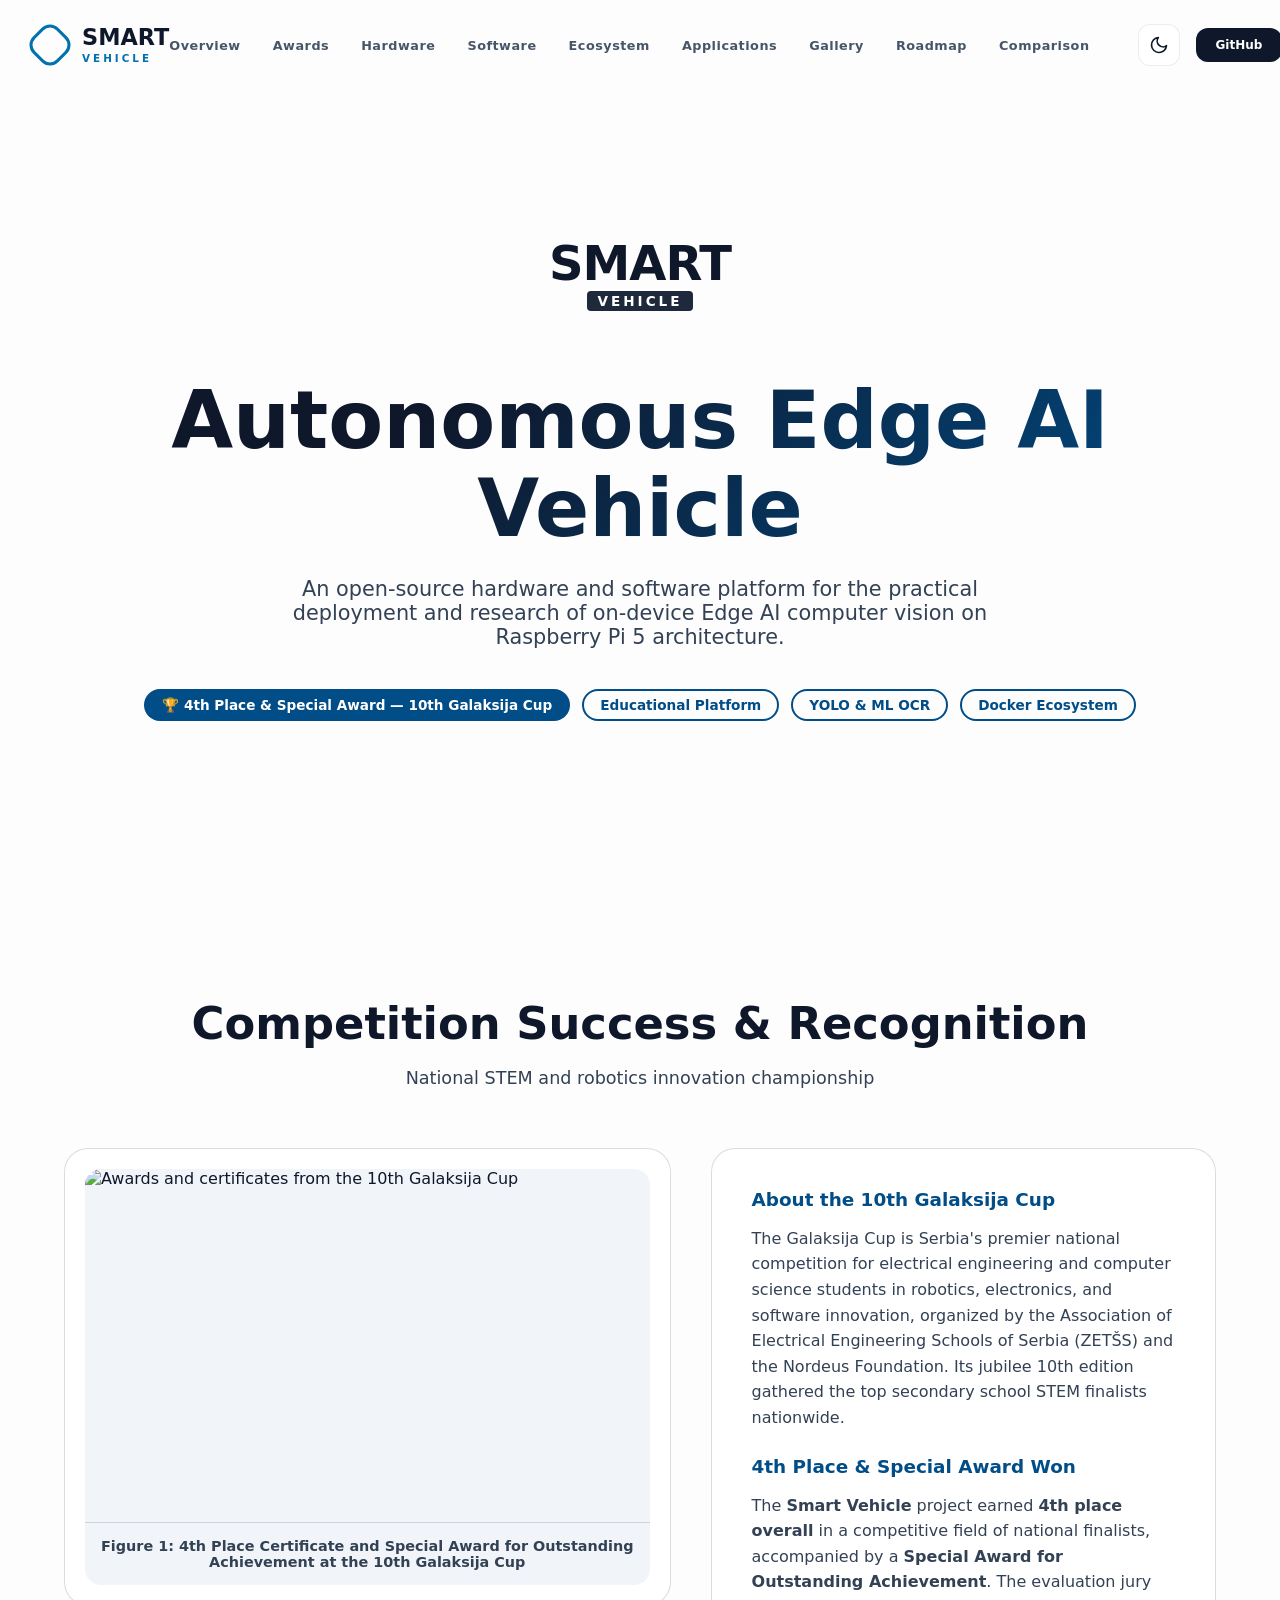
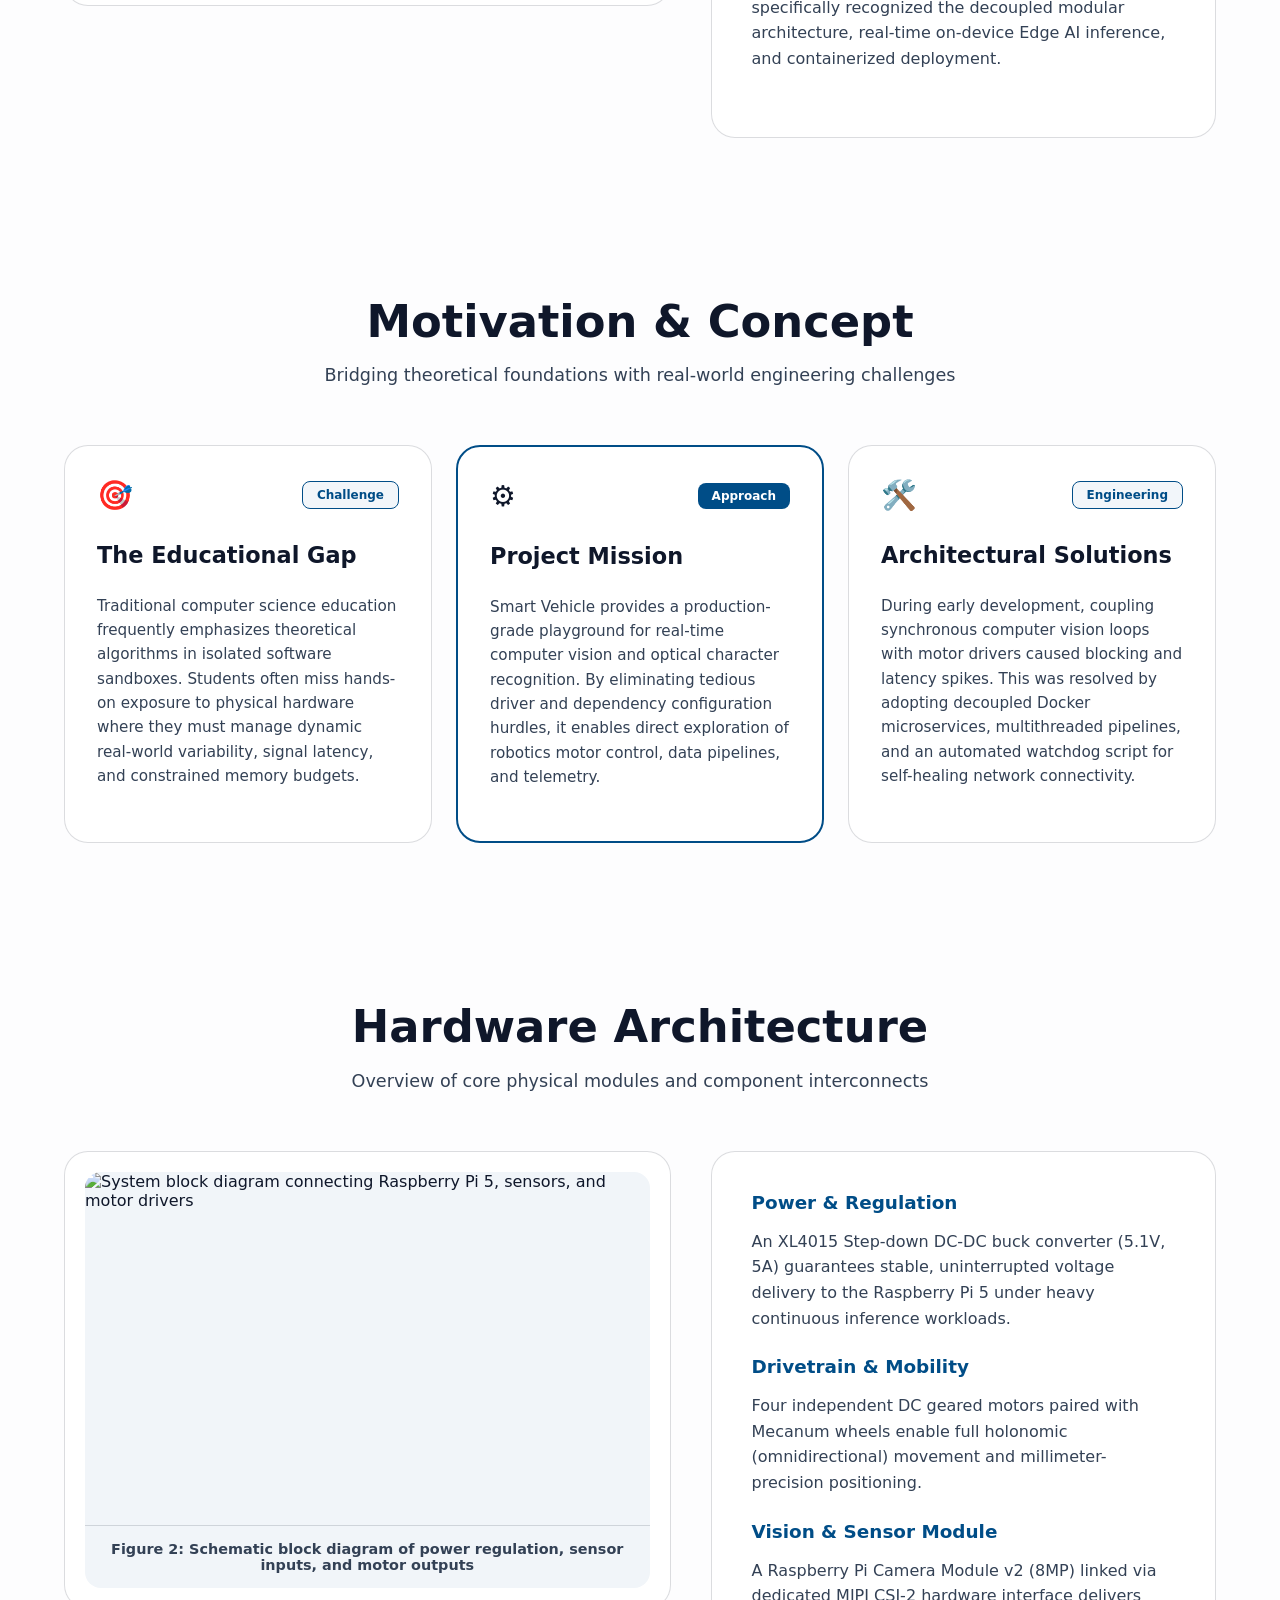
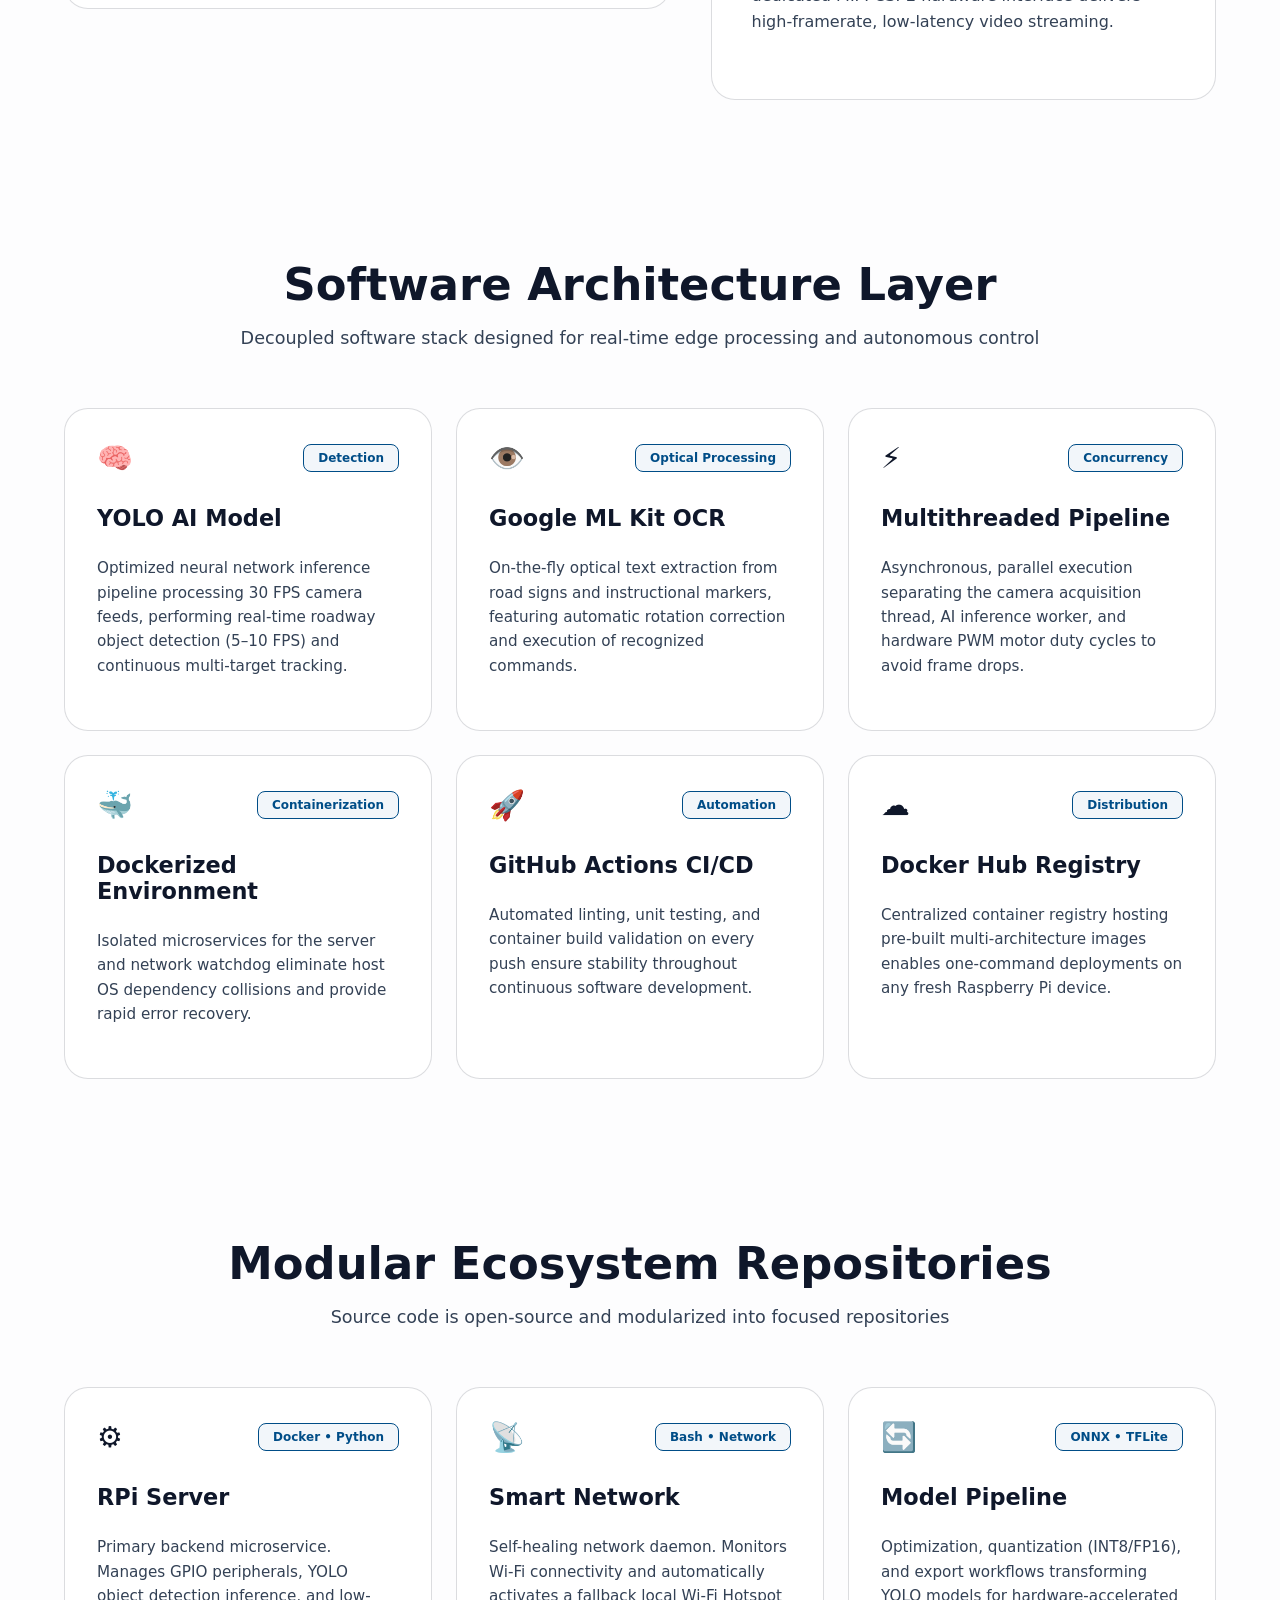
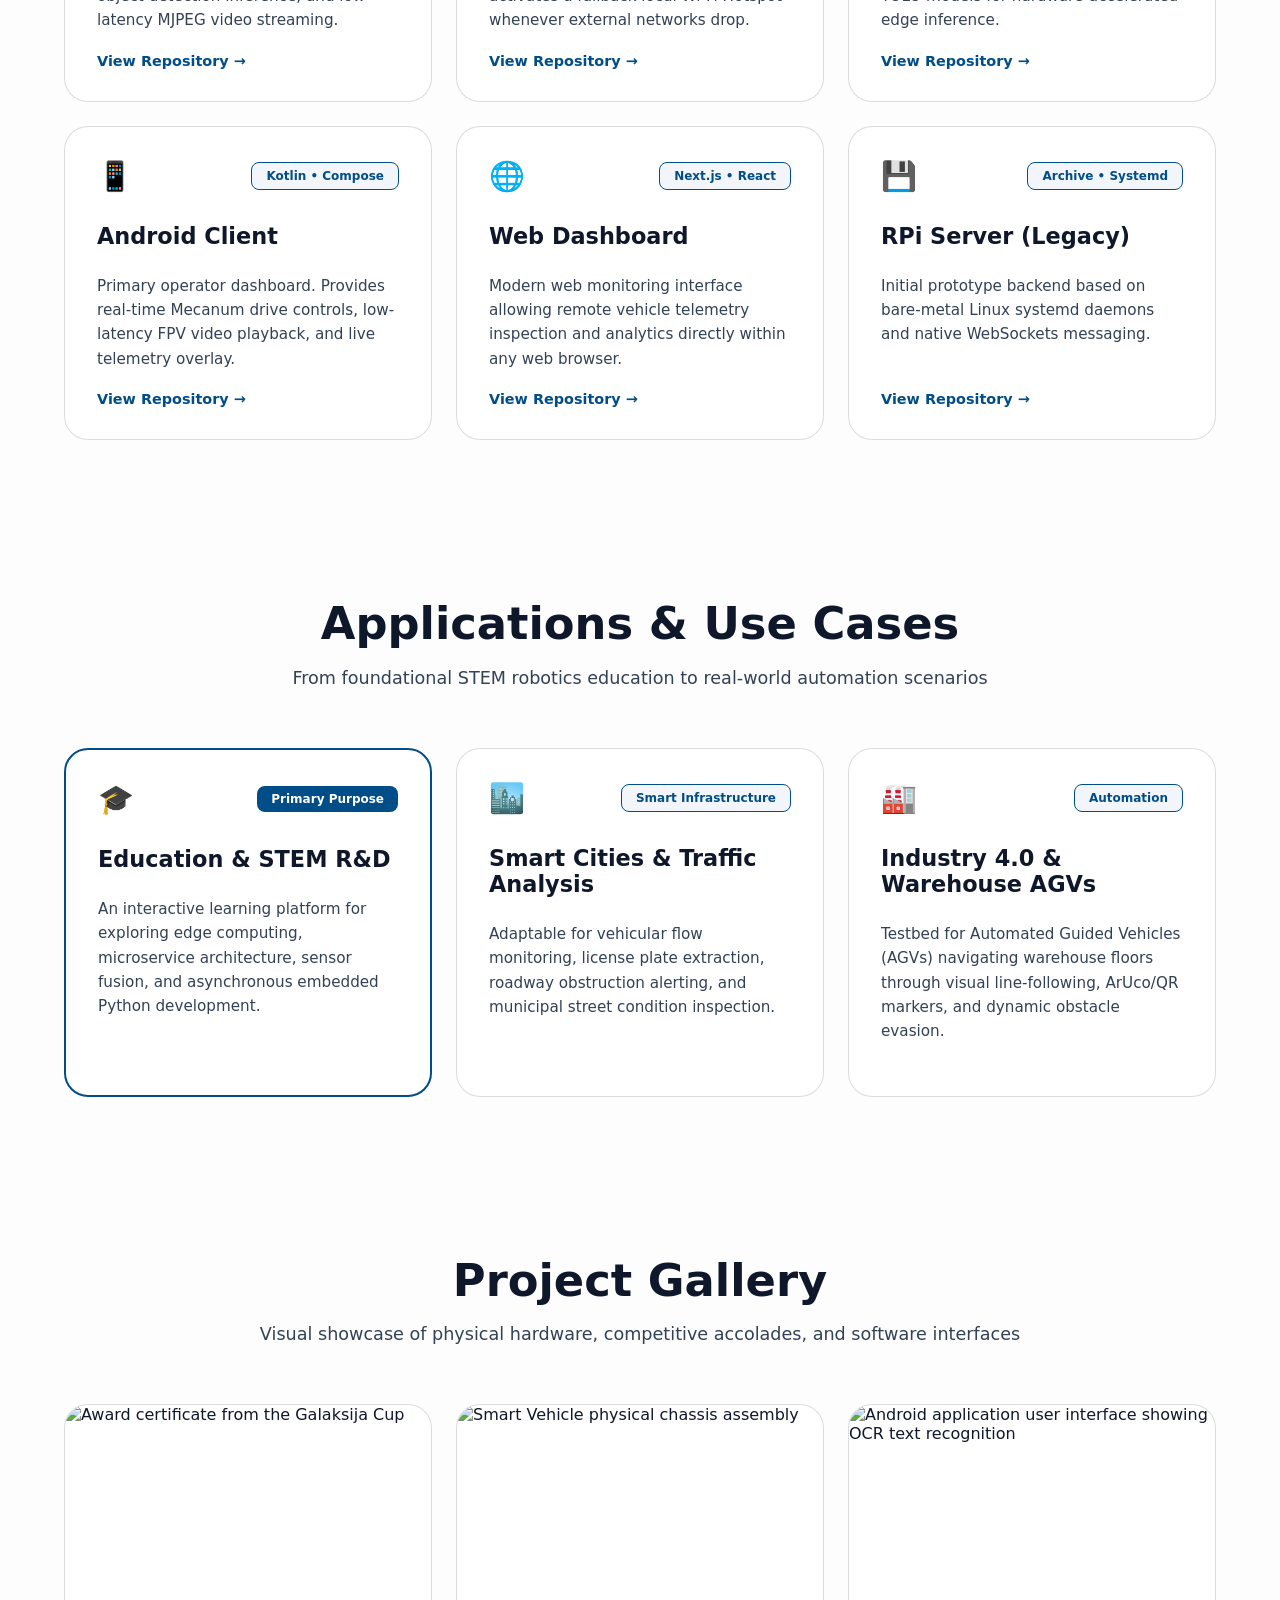
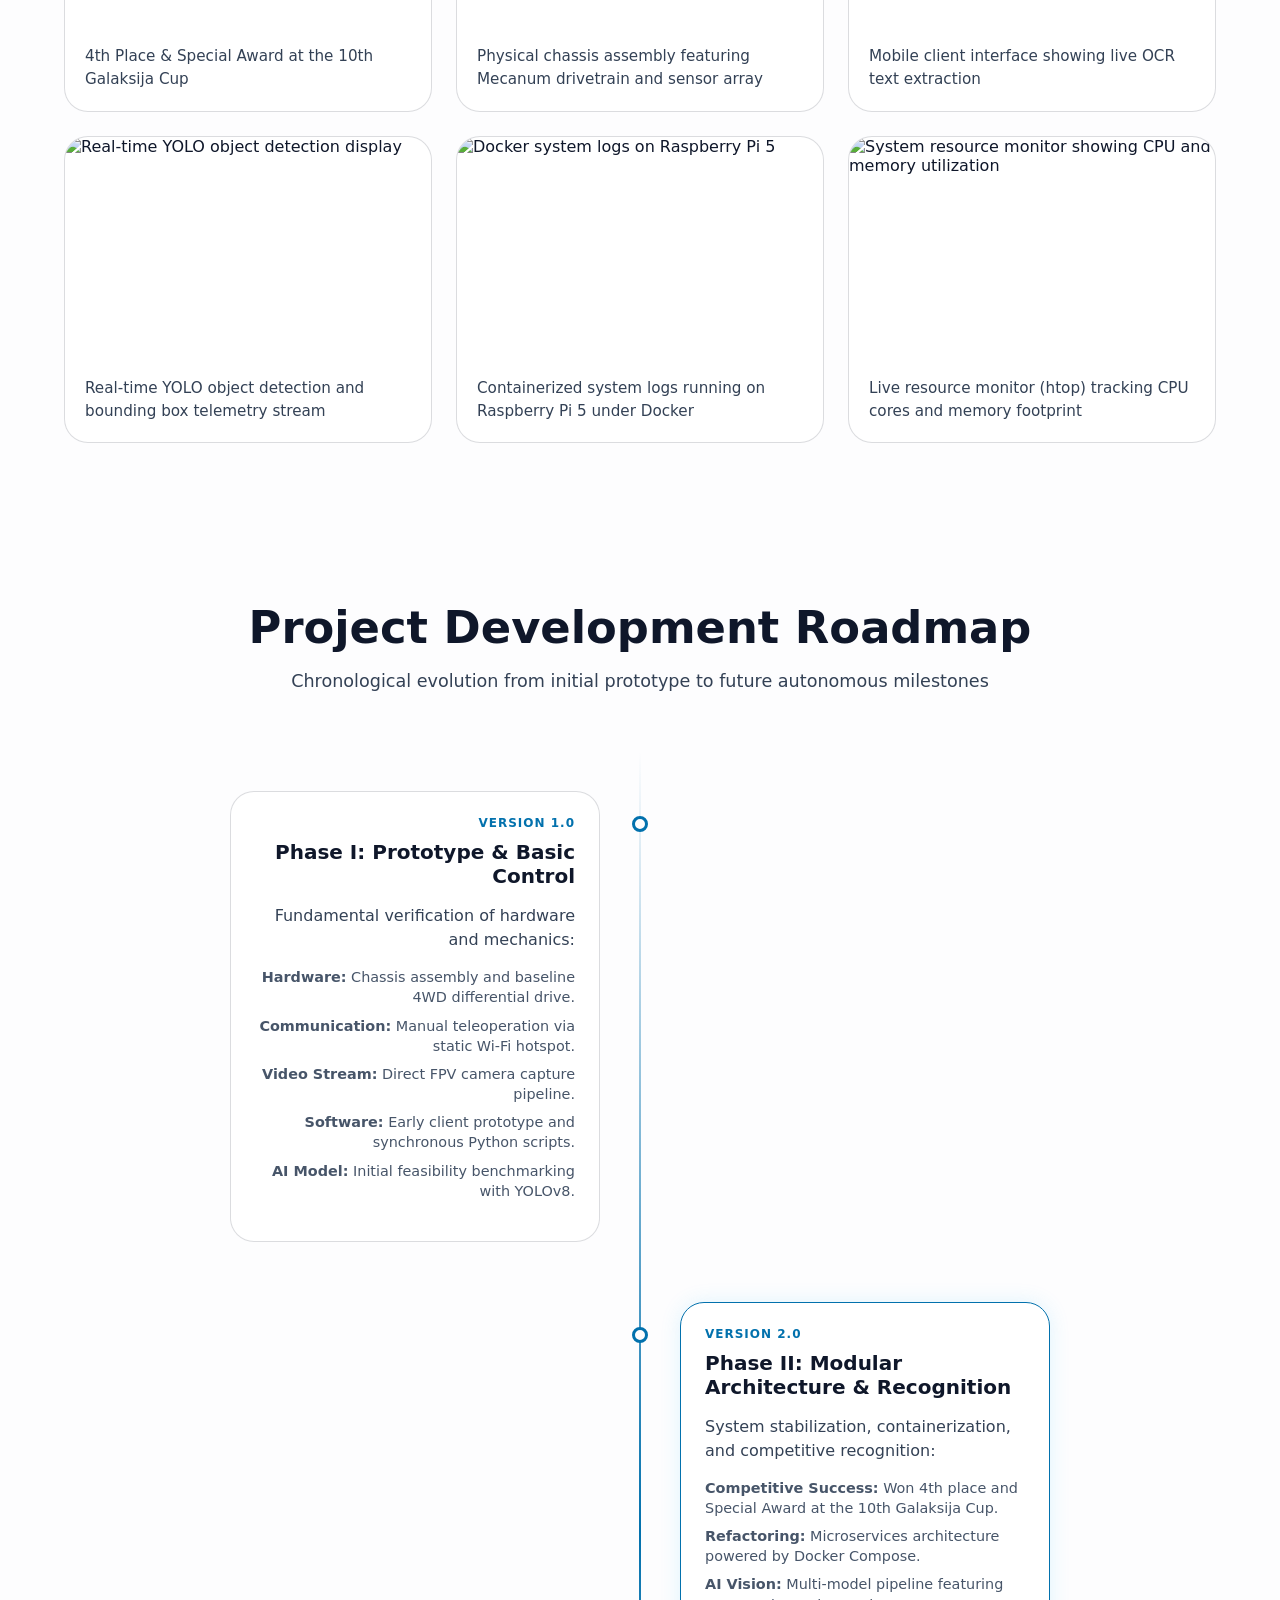
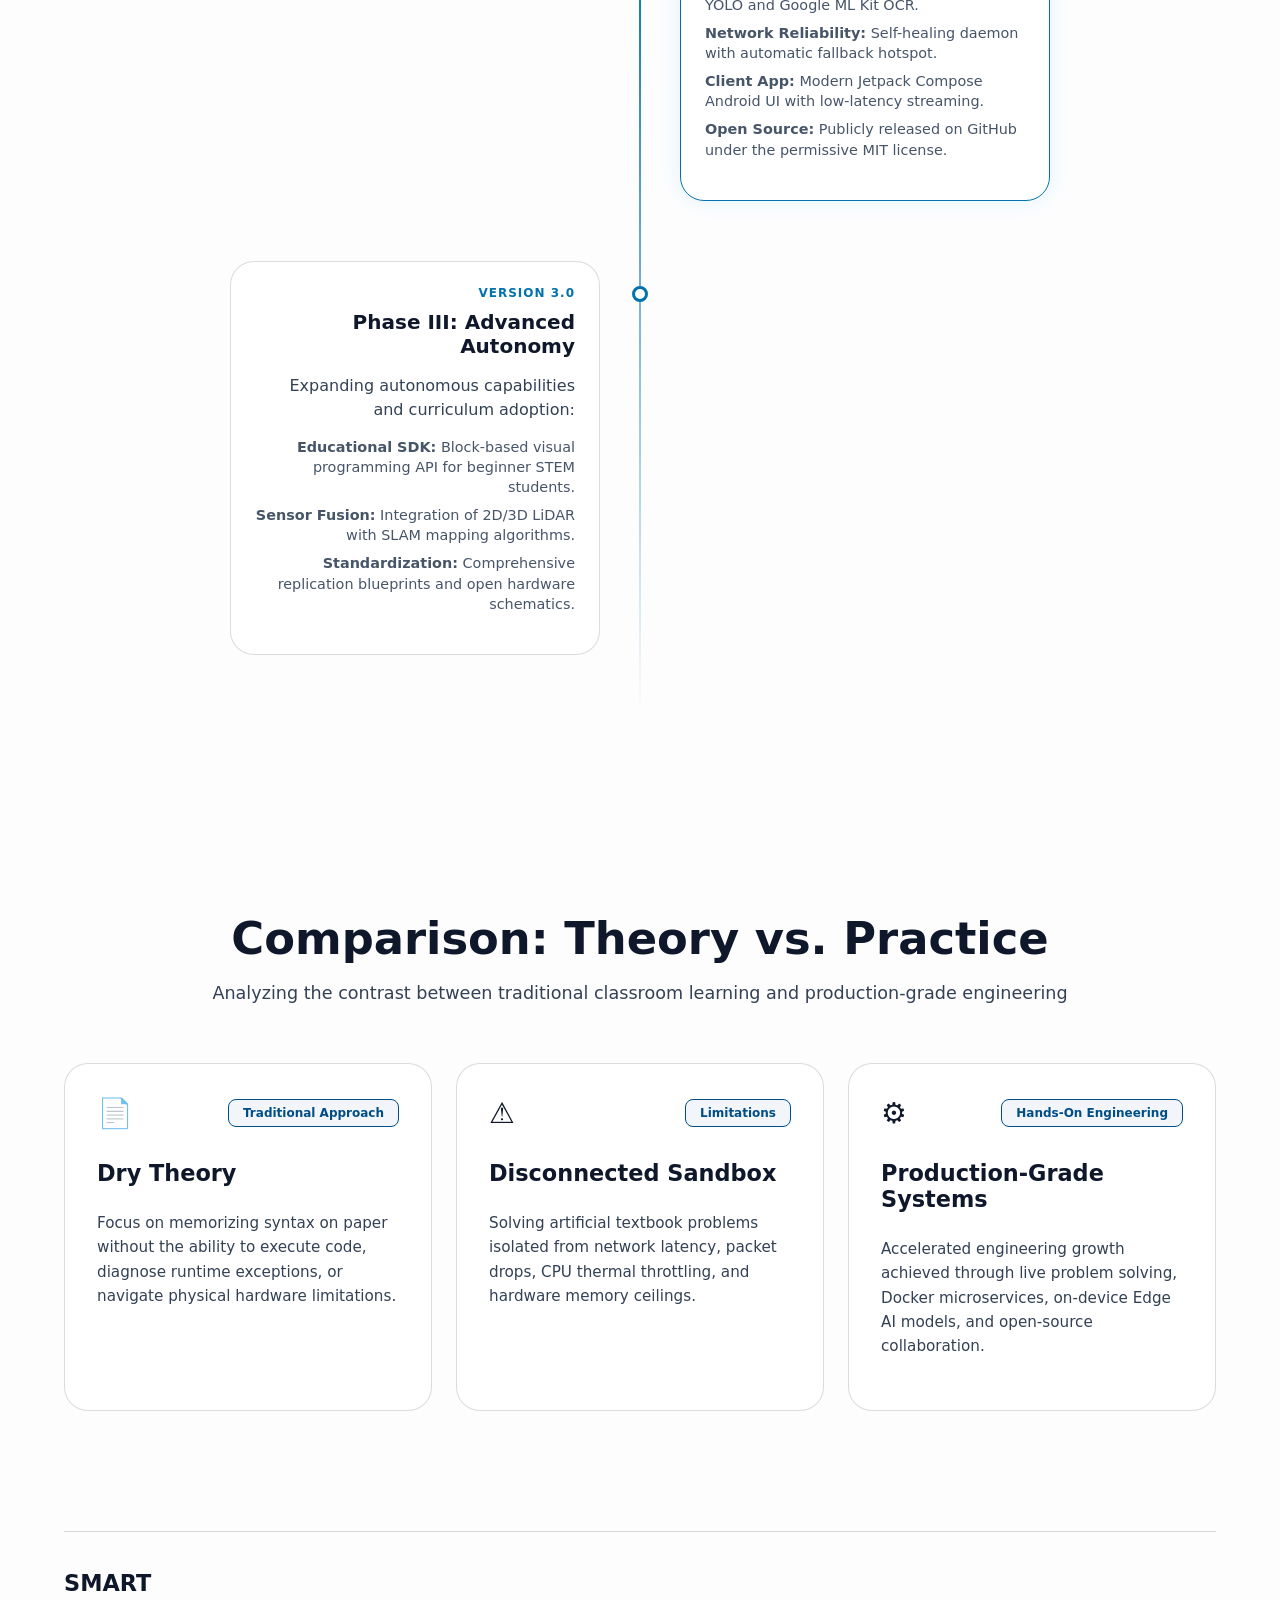
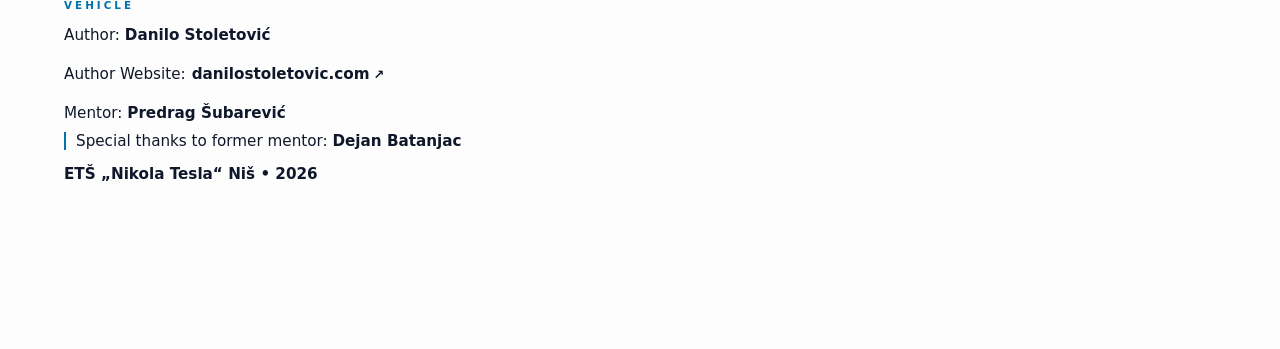
==== commit 46ea0db9: "refactor: simplify grid card link structure and update contact information" ====
--- a/index.html
+++ b/index.html
@@ -503,149 +503,155 @@
           </p>
         </header>
         <div class="modern-grid">
-          <a
-            href="https://github.com/yoloprojekat/rpi-server"
-            target="_blank"
-            rel="noopener noreferrer"
-            class="modern-card-link"
-          >
-            <article class="modern-card interactive">
-              <div class="card-content">
-                <div class="card-top">
-                  <span class="modern-icon" aria-hidden="true">⚙️</span>
-                  <span class="tech-pill-high">Docker • Python</span>
-                </div>
-                <h3>RPi Server</h3>
-                <p>
-                  Primary backend microservice. Manages GPIO peripherals, YOLO object
-                  detection inference, and low-latency MJPEG video streaming.
-                </p>
-                <div class="card-footer-high">
-                  <span>View Repository →</span>
-                </div>
-              </div>
-            </article>
-          </a>
-
-          <a
-            href="https://github.com/yoloprojekat/smart-network"
-            target="_blank"
-            rel="noopener noreferrer"
-            class="modern-card-link"
-          >
-            <article class="modern-card interactive">
-              <div class="card-content">
-                <div class="card-top">
-                  <span class="modern-icon" aria-hidden="true">📡</span>
-                  <span class="tech-pill-high">Bash • Network</span>
-                </div>
-                <h3>Smart Network</h3>
-                <p>
-                  Self-healing network daemon. Monitors Wi-Fi connectivity and automatically
-                  activates a fallback local Wi-Fi Hotspot whenever external networks drop.
-                </p>
-                <div class="card-footer-high">
-                  <span>View Repository →</span>
-                </div>
-              </div>
-            </article>
-          </a>
-
-          <a
-            href="https://github.com/yoloprojekat/model-pipeline"
-            target="_blank"
-            rel="noopener noreferrer"
-            class="modern-card-link"
-          >
-            <article class="modern-card interactive">
-              <div class="card-content">
-                <div class="card-top">
-                  <span class="modern-icon" aria-hidden="true">🔄</span>
-                  <span class="tech-pill-high">ONNX • TFLite</span>
-                </div>
-                <h3>Model Pipeline</h3>
-                <p>
-                  Optimization, quantization (INT8/FP16), and export workflows transforming
-                  YOLO models for hardware-accelerated edge inference.
-                </p>
-                <div class="card-footer-high">
-                  <span>View Repository →</span>
-                </div>
-              </div>
-            </article>
-          </a>
-
-          <a
-            href="https://github.com/yoloprojekat/android-client"
-            target="_blank"
-            rel="noopener noreferrer"
-            class="modern-card-link"
-          >
-            <article class="modern-card interactive">
-              <div class="card-content">
-                <div class="card-top">
-                  <span class="modern-icon" aria-hidden="true">📱</span>
-                  <span class="tech-pill-high">Kotlin • Compose</span>
-                </div>
-                <h3>Android Client</h3>
-                <p>
-                  Primary operator dashboard. Provides real-time Mecanum drive controls,
-                  low-latency FPV video playback, and live telemetry overlay.
-                </p>
-                <div class="card-footer-high">
-                  <span>View Repository →</span>
-                </div>
-              </div>
-            </article>
-          </a>
-
-          <a
-            href="https://github.com/yoloprojekat/web-dashboard"
-            target="_blank"
-            rel="noopener noreferrer"
-            class="modern-card-link"
-          >
-            <article class="modern-card interactive">
-              <div class="card-content">
-                <div class="card-top">
-                  <span class="modern-icon" aria-hidden="true">🌐</span>
-                  <span class="tech-pill-high">Next.js • React</span>
-                </div>
-                <h3>Web Dashboard</h3>
-                <p>
-                  Modern web monitoring interface allowing remote vehicle telemetry inspection
-                  and analytics directly within any web browser.
-                </p>
-                <div class="card-footer-high">
-                  <span>View Repository →</span>
-                </div>
-              </div>
-            </article>
-          </a>
-
-          <a
-            href="https://github.com/yoloprojekat/rpi-server-legacy"
-            target="_blank"
-            rel="noopener noreferrer"
-            class="modern-card-link"
-          >
-            <article class="modern-card interactive">
-              <div class="card-content">
-                <div class="card-top">
-                  <span class="modern-icon" aria-hidden="true">💾</span>
-                  <span class="tech-pill-high">Archive • Systemd</span>
-                </div>
-                <h3>RPi Server (Legacy)</h3>
-                <p>
-                  Initial prototype backend based on bare-metal Linux systemd daemons and
-                  native WebSockets messaging.
-                </p>
-                <div class="card-footer-high">
-                  <span>View Repository →</span>
-                </div>
-              </div>
-            </article>
-          </a>
+          <article class="modern-card interactive">
+            <div class="card-content">
+              <div class="card-top">
+                <span class="modern-icon" aria-hidden="true">⚙️</span>
+                <span class="tech-pill-high">Docker • Python</span>
+              </div>
+              <h3>RPi Server</h3>
+              <p>
+                Primary backend microservice. Manages GPIO peripherals, YOLO object
+                detection inference, and low-latency MJPEG video streaming.
+              </p>
+              <div class="card-footer-high">
+                <a
+                  href="https://github.com/yoloprojekat/rpi-server"
+                  target="_blank"
+                  rel="noopener noreferrer"
+                  class="card-footer-link"
+                  aria-label="View RPi Server repository on GitHub"
+                >
+                  View Repository →
+                </a>
+              </div>
+            </div>
+          </article>
+
+          <article class="modern-card interactive">
+            <div class="card-content">
+              <div class="card-top">
+                <span class="modern-icon" aria-hidden="true">📡</span>
+                <span class="tech-pill-high">Bash • Network</span>
+              </div>
+              <h3>Smart Network</h3>
+              <p>
+                Self-healing network daemon. Monitors Wi-Fi connectivity and automatically
+                activates a fallback local Wi-Fi Hotspot whenever external networks drop.
+              </p>
+              <div class="card-footer-high">
+                <a
+                  href="https://github.com/yoloprojekat/smart-network"
+                  target="_blank"
+                  rel="noopener noreferrer"
+                  class="card-footer-link"
+                  aria-label="View Smart Network repository on GitHub"
+                >
+                  View Repository →
+                </a>
+              </div>
+            </div>
+          </article>
+
+          <article class="modern-card interactive">
+            <div class="card-content">
+              <div class="card-top">
+                <span class="modern-icon" aria-hidden="true">🔄</span>
+                <span class="tech-pill-high">ONNX • TFLite</span>
+              </div>
+              <h3>Model Pipeline</h3>
+              <p>
+                Optimization, quantization (INT8/FP16), and export workflows transforming
+                YOLO models for hardware-accelerated edge inference.
+              </p>
+              <div class="card-footer-high">
+                <a
+                  href="https://github.com/yoloprojekat/model-pipeline"
+                  target="_blank"
+                  rel="noopener noreferrer"
+                  class="card-footer-link"
+                  aria-label="View Model Pipeline repository on GitHub"
+                >
+                  View Repository →
+                </a>
+              </div>
+            </div>
+          </article>
+
+          <article class="modern-card interactive">
+            <div class="card-content">
+              <div class="card-top">
+                <span class="modern-icon" aria-hidden="true">📱</span>
+                <span class="tech-pill-high">Kotlin • Compose</span>
+              </div>
+              <h3>Android Client</h3>
+              <p>
+                Primary operator dashboard. Provides real-time Mecanum drive controls,
+                low-latency FPV video playback, and live telemetry overlay.
+              </p>
+              <div class="card-footer-high">
+                <a
+                  href="https://github.com/yoloprojekat/android-client"
+                  target="_blank"
+                  rel="noopener noreferrer"
+                  class="card-footer-link"
+                  aria-label="View Android Client repository on GitHub"
+                >
+                  View Repository →
+                </a>
+              </div>
+            </div>
+          </article>
+
+          <article class="modern-card interactive">
+            <div class="card-content">
+              <div class="card-top">
+                <span class="modern-icon" aria-hidden="true">🌐</span>
+                <span class="tech-pill-high">Next.js • React</span>
+              </div>
+              <h3>Web Dashboard</h3>
+              <p>
+                Modern web monitoring interface allowing remote vehicle telemetry inspection
+                and analytics directly within any web browser.
+              </p>
+              <div class="card-footer-high">
+                <a
+                  href="https://github.com/yoloprojekat/web-dashboard"
+                  target="_blank"
+                  rel="noopener noreferrer"
+                  class="card-footer-link"
+                  aria-label="View Web Dashboard repository on GitHub"
+                >
+                  View Repository →
+                </a>
+              </div>
+            </div>
+          </article>
+
+          <article class="modern-card interactive">
+            <div class="card-content">
+              <div class="card-top">
+                <span class="modern-icon" aria-hidden="true">💾</span>
+                <span class="tech-pill-high">Archive • Systemd</span>
+              </div>
+              <h3>RPi Server (Legacy)</h3>
+              <p>
+                Initial prototype backend based on bare-metal Linux systemd daemons and
+                native WebSockets messaging.
+              </p>
+              <div class="card-footer-high">
+                <a
+                  href="https://github.com/yoloprojekat/rpi-server-legacy"
+                  target="_blank"
+                  rel="noopener noreferrer"
+                  class="card-footer-link"
+                  aria-label="View RPi Server (Legacy) repository on GitHub"
+                >
+                  View Repository →
+                </a>
+              </div>
+            </div>
+          </article>
         </div>
       </section>
 
@@ -972,7 +978,11 @@
             <p class="author-website-line">
               Author Website:
               <a
-                href="https://danilostoletovic.com"              >
+                href="https://danilostoletovic.com"
+                class="footer-website-link"
+                target="_blank"
+                rel="noopener noreferrer"
+              >
                 <span>danilostoletovic.com</span>
                 <span class="external-icon" aria-hidden="true">↗</span>
               </a>
--- a/style.min.css
+++ b/style.min.css
@@ -1 +1 @@
-@font-face{font-family:"Plus Jakarta Sans";font-style:normal;font-weight:200 900;font-display:swap;src:local("Plus Jakarta Sans"),local("PlusJakartaSans"),url("assets/fonts/plus-jakarta-sans-latin-ext.woff2") format("woff2"),url("/assets/fonts/plus-jakarta-sans-latin-ext.woff2") format("woff2"),url("https://fonts.gstatic.com/s/plusjakartasans/v12/LDIoaomQNQcsA88c7O9yZ4KMCoOg4Ko40yyygA.woff2") format("woff2");unicode-range:U+0100-02BA,U+02BD-02C5,U+02C7-02CC,U+02CE-02D7,U+02DD-02FF,U+0304,U+0308,U+0329,U+1D00-1DBF,U+1E00-1E9F,U+1EF2-1EFF,U+2020,U+20A0-20AB,U+20AD-20C0,U+2113,U+2C60-2C7F,U+A720-A7FF}@font-face{font-family:"Plus Jakarta Sans";font-style:normal;font-weight:200 900;font-display:swap;src:local("Plus Jakarta Sans"),local("PlusJakartaSans"),url("assets/fonts/plus-jakarta-sans-latin.woff2") format("woff2"),url("/assets/fonts/plus-jakarta-sans-latin.woff2") format("woff2"),url("https://fonts.gstatic.com/s/plusjakartasans/v12/LDIoaomQNQcsA88c7O9yZ4KMCoOg4Ko20yw.woff2") format("woff2");unicode-range:U+0000-00FF,U+0131,U+0152-0153,U+02BB-02BC,U+02C6,U+02DA,U+02DC,U+0304,U+0308,U+0329,U+2000-206F,U+20AC,U+2122,U+2191,U+2193,U+2212,U+2215,U+FEFF,U+FFFD}:root{--bg:#fdfdfe;--text-main:#0f172a;--text-dim:#475569;--text-dim-high:#334155;--primary:#0271ad;--primary-high:#004d87;--glass-bg:rgba(255,255,255,.75);--glass-border:rgba(15,23,42,.08);--card-bg-glass:rgba(255,255,255,.95);--border:rgba(15,23,42,.15);--nav-pad:24px;color-scheme:light}:root[data-theme="dark"]{--bg:#030712;--text-main:#f8fafc;--text-dim:#94a3b8;--text-dim-high:#cbd5e1;--primary:#38bdf8;--primary-high:#7dd3fc;--glass-bg:rgba(3,7,18,.75);--glass-border:rgba(255,255,255,.08);--card-bg-glass:rgba(15,23,42,.85);--border:rgba(255,255,255,.1);color-scheme:dark}html{scroll-behavior:smooth}*{box-sizing:border-box}body{margin:0;background-color:var(--bg);color:var(--text-main);font-family:"Plus Jakarta Sans",system-ui,-apple-system,BlinkMacSystemFont,"Segoe UI",Roboto,Oxygen,Ubuntu,Cantarell,"Open Sans","Helvetica Neue",sans-serif;overflow-x:hidden;-webkit-font-smoothing:antialiased}:focus-visible{outline:2px solid var(--primary);outline-offset:3px}section{scroll-margin-top:100px}.section-container{max-width:1200px;margin:120px auto;padding:0 24px;contain:layout}.section-header{text-align:center;margin-bottom:60px}.section-title{font-size:clamp(2rem,5vw,2.8rem);color:var(--text-main);margin-bottom:12px;font-weight:800}.section-subtitle{color:var(--text-dim-high);font-size:1.1rem}.specs-card,.image-container,.modern-card,.gallery-card,.roadmap-card{background:var(--card-bg-glass);border:1px solid var(--border);border-radius:24px}.navbar{position:fixed;top:0;left:0;right:0;z-index:1000;padding:var(--nav-pad) 0;transition:padding .4s cubic-bezier(.4,0,.2,1),background-color .4s cubic-bezier(.4,0,.2,1),border-color .4s cubic-bezier(.4,0,.2,1)}.navbar.scrolled{padding:12px 0;background:var(--glass-bg);backdrop-filter:blur(20px);-webkit-backdrop-filter:blur(20px);border-bottom:1px solid var(--glass-border)}.nav-container{max-width:1300px;margin:0 auto;padding:0 32px;display:flex;justify-content:space-between;align-items:center}.nav-links,.nav-actions,.nav-list{display:flex;align-items:center}.nav-links{gap:48px}.nav-list{gap:32px;list-style:none;margin:0;padding:0}.nav-actions{gap:16px}.nav-item{background:none;border:none;color:var(--text-dim);font-weight:700;font-size:.8rem;letter-spacing:.5px;cursor:pointer;transition:color .3s ease;position:relative;padding:8px 0;text-decoration:none;display:inline-block}.nav-item:hover{color:var(--primary)}.nav-item::after{content:"";position:absolute;bottom:0;left:0;width:100%;height:2px;background:var(--primary);transform:scaleX(0);transform-origin:left;transition:transform .3s ease}.nav-item:hover::after{transform:scaleX(1)}.theme-toggle,.mobile-toggle{background:var(--glass-bg);border:1px solid var(--glass-border);cursor:pointer;display:flex;align-items:center;justify-content:center;transition:transform .3s ease,background-color .3s ease,color .3s ease,border-color .3s ease}.theme-toggle{color:var(--text-main);padding:10px;border-radius:12px}.theme-toggle:hover{background:var(--primary);color:#fff;transform:rotate(15deg)}.github-cta{background:var(--text-main);color:var(--bg);padding:10px 20px;border-radius:12px;text-decoration:none;font-weight:800;font-size:.75rem;transition:transform .3s ease,box-shadow .3s ease,background-color .3s ease}.github-cta:hover{transform:translateY(-2px);box-shadow:0 10px 20px -10px var(--primary)}.logo,.logo-container{display:flex;align-items:center}.logo{background:none;border:none;cursor:pointer;gap:14px;padding:0;text-decoration:none}.logo-ring{width:36px;height:36px;border:3.5px solid var(--primary);border-radius:12px;transform:rotate(45deg);transition:transform .6s cubic-bezier(.34,1.56,.64,1)}.logo:hover .logo-ring{transform:rotate(225deg)}.logo-main{font-weight:800;font-size:1.4rem;color:var(--text-main);display:block;line-height:1}.logo-sub{color:var(--primary);font-size:.65rem;letter-spacing:3px;font-weight:800;display:block;margin-top:4px}.logo-container{margin-bottom:2rem;flex-direction:column}.logo-container .logo-main{font-size:3rem;letter-spacing:-1px}.logo-container .logo-sub{background-color:#1e293b;color:#ffffff;padding:2px 10px;font-size:.85rem;border-radius:4px}.mobile-toggle{display:none;padding:12px;border-radius:14px;z-index:1001}.hamburger{width:28px;height:20px;display:flex;flex-direction:column;justify-content:space-between}.hamburger span{display:block;width:100%;height:3px;background:var(--primary);border-radius:10px;transition:transform .4s cubic-bezier(.68,-0.6,.32,1.6),opacity .3s ease}.hamburger.active .line-top{transform:translateY(8.5px) rotate(45deg)}.hamburger.active .line-mid{opacity:0;transform:translateX(20px)}.hamburger.active .line-bot{transform:translateY(-8.5px) rotate(-45deg)}.menu-overlay{position:fixed;inset:0;background:rgba(0,0,0,.3);backdrop-filter:blur(8px);-webkit-backdrop-filter:blur(8px);z-index:998;border:none}.menu-overlay[hidden]{display:none}.hero{min-height:80vh;display:flex;flex-direction:column;align-items:center;justify-content:center;text-align:center;opacity:1 !important;transform:none !important}.gradient-text{font-size:clamp(2.5rem,8vw,5rem);font-weight:900;line-height:1.1;margin-bottom:24px;background:linear-gradient( 135deg,var(--text-main) 30%,var(--primary-high) 100% );background-clip:text;-webkit-background-clip:text;-webkit-text-fill-color:transparent}.hero-desc{color:var(--text-dim-high);font-size:clamp(1.1rem,2vw,1.3rem);max-width:800px;margin:0 auto 40px}.badges{display:flex;gap:12px;justify-content:center;flex-wrap:wrap}.high-contrast-badge,.high-badge-outline{padding:8px 18px;border-radius:50px;font-size:.85rem;font-weight:700}.high-contrast-badge{background:var(--primary-high);color:#ffffff}.high-badge-outline{border:2px solid var(--primary-high);color:var(--primary-high);padding:6px 16px}.tech-pill-high{background:rgba(1,87,155,.05);color:var(--primary-high);padding:6px 14px;border-radius:8px;font-size:.75rem;font-weight:800;border:1.5px solid var(--primary-high)}.tech-pill-high.primary-pill{background:var(--primary-high);color:#ffffff;border:none}.presentation-grid{display:grid;grid-template-columns:1.2fr 1fr;gap:40px;align-items:start}.image-container{padding:20px}.img-wrapper{border-radius:16px;overflow:hidden;margin:0;background:#f1f5f9;display:flex;flex-direction:column}.hardware-img{width:100%;height:auto;aspect-ratio:16/10;object-fit:cover}.caption{padding:15px;color:var(--text-dim-high);text-align:center;font-size:.9rem;font-weight:600;border-top:1px solid var(--border)}.specs-card{padding:40px}.text-primary-high{color:var(--primary-high);font-size:1.15rem;display:block;margin-bottom:5px;font-weight:800}.spec-item p{color:var(--text-dim-high);margin-bottom:25px;line-height:1.6}.modern-grid{display:grid;grid-template-columns:repeat(auto-fit,minmax(320px,1fr));gap:24px}.modern-card-link{text-decoration:none;color:inherit;display:block}.modern-card{transition:transform .35s cubic-bezier(.4,0,.2,1),border-color .35s ease,box-shadow .35s ease;height:100%;display:flex;flex-direction:column}.modern-card.featured-card{border:2px solid var(--primary-high)}.interactive:hover{transform:translateY(-8px);border-color:var(--primary-high);box-shadow:0 15px 35px rgba(0,0,0,.08)}.card-content{padding:32px;flex-grow:1;display:flex;flex-direction:column}.card-top{display:flex;justify-content:space-between;align-items:center;margin-bottom:20px}.modern-icon{font-size:1.8rem}.modern-card h3{color:var(--text-main);margin:10px 0;font-size:1.4rem;font-weight:700}.modern-card p{color:var(--text-dim-high);line-height:1.6;font-size:.95rem;margin-bottom:20px}.card-footer-high{margin-top:auto;color:var(--primary-high);font-weight:800;font-size:.9rem}.gallery-card{overflow:hidden;transition:transform .4s cubic-bezier(.175,.885,.32,1.275)}.gallery-card:hover{transform:translateY(-10px)}.gallery-img-container{width:100%;height:220px}.gallery-img-container img{width:100%;height:100%;object-fit:scale-down}.gallery-info{padding:20px}.gallery-info p{margin:0;color:var(--text-dim-high);font-size:.95rem;line-height:1.5}.roadmap-timeline{position:relative;max-width:900px;margin:40px auto;padding:20px 0}.roadmap-timeline::before{content:"";position:absolute;left:50%;top:0;width:2px;height:100%;background:linear-gradient( to bottom,transparent,var(--primary),transparent );transform:translateX(-50%)}.roadmap-item{position:relative;width:50%;padding:20px 40px;margin-bottom:20px}.roadmap-item:nth-child(odd){left:0;text-align:right}.roadmap-item:nth-child(even){left:50%;text-align:left}.roadmap-dot{position:absolute;top:45px;width:16px;height:16px;background:var(--bg);border:3px solid var(--primary);border-radius:50%;z-index:10}.roadmap-item:nth-child(odd) .roadmap-dot{right:-8px}.roadmap-item:nth-child(even) .roadmap-dot{left:-8px}.roadmap-card{padding:24px}.roadmap-item.active .roadmap-card{border-color:var(--primary);box-shadow:0 0 20px rgba(56,189,248,.15)}.phase-tag{color:var(--primary);font-size:.75rem;font-weight:800;text-transform:uppercase;letter-spacing:1px}.roadmap-card h3{margin:10px 0;color:var(--text-main);font-size:1.25rem}.roadmap-card p{color:var(--text-dim-high);margin-bottom:12px;line-height:1.5}.roadmap-card ul{list-style:none;margin-top:15px;padding:0}.roadmap-card li{margin-bottom:8px;font-size:.9rem;color:var(--text-dim);line-height:1.4}.footer{margin-top:80px;padding-bottom:40px}.footer-grid{display:flex;justify-content:space-between;align-items:flex-end;gap:40px;padding-top:40px;border-top:1px solid var(--border)}.footer-left .logo-text{margin-bottom:15px}.footer-credits p{margin-bottom:6px;font-size:.95rem;color:var(--text-main)}.footer-author-link{color:var(--text-main);text-decoration:none;transition:color .2s ease}.footer-author-link:hover,.footer-author-link:focus-visible{color:var(--primary)}.author-website-line{display:inline-flex;align-items:center;gap:6px;flex-wrap:wrap}.footer-website-link{display:inline-flex;align-items:center;gap:4px;color:var(--primary);font-weight:700;text-decoration:none;transition:color .2s ease,transform .2s ease}.footer-website-link:hover,.footer-website-link:focus-visible{color:var(--primary-high);text-decoration:underline;text-underline-offset:3px;transform:translateX(2px)}.footer-website-link .external-icon{font-size:.85em;transition:transform .2s ease}.footer-website-link:hover .external-icon{transform:translate(2px,-2px)}.special-thanks{font-size:.85rem;color:var(--text-dim);margin-top:10px;border-left:2px solid var(--primary);padding-left:10px}.school-info{margin-top:15px;font-weight:600;color:var(--primary)}.footer-meta-links{margin-top:18px;padding-top:14px;border-top:1px dashed var(--border);display:flex;flex-wrap:wrap;align-items:center;gap:10px;font-size:.82rem}.footer-sublink{color:var(--text-dim);text-decoration:none;font-weight:500;transition:color .2s ease}.footer-sublink:hover,.footer-sublink:focus-visible{color:var(--primary);text-decoration:underline;text-underline-offset:2px}.meta-dot{color:var(--text-dim);opacity:.5;font-size:.75rem;user-select:none}.animate-fade-up,.animate-fade-right,.animate-fade-left{opacity:0}.animate-fade-up{transform:translateY(30px);transition:opacity .8s ease-out,transform .8s ease-out}.animate-fade-right{transform:translateX(-30px);transition:opacity 1s ease-out,transform 1s ease-out}.animate-fade-left{transform:translateX(30px);transition:opacity 1s ease-out,transform 1s ease-out}.delay-1{transition-delay:100ms}.delay-2{transition-delay:200ms}.delay-3{transition-delay:300ms}.is-visible{opacity:1 !important;transform:translate(0) !important}.no-js .animate-fade-up,.no-js .animate-fade-right,.no-js .animate-fade-left{opacity:1 !important;transform:none !important}@media (max-width:1024px){.mobile-toggle{display:flex}.nav-links{position:fixed;top:0;right:-100%;width:100%;max-width:300px;height:100vh;background:var(--bg);flex-direction:column;justify-content:center;padding:40px;transition:right .5s ease;border-left:1px solid var(--glass-border);visibility:hidden}.nav-links.open{right:0;visibility:visible}.nav-list,.nav-actions{flex-direction:column;width:100%}.nav-list{gap:32px}.nav-actions{gap:20px}}@media (max-width:900px){.presentation-grid{grid-template-columns:1fr}.section-container{margin:80px auto}}@media (max-width:768px){.roadmap-timeline::before{left:20px}.roadmap-item{width:100%;left:0 !important;text-align:left !important;padding-left:50px}.roadmap-dot{left:12px !important}.footer-grid{flex-direction:column;text-align:center;align-items:center;gap:50px}.footer-left,.footer-credits{display:flex;flex-direction:column;align-items:center;width:100%}.author-website-line{justify-content:center}.footer-meta-links{justify-content:center}.special-thanks{border-left:none;border-top:2px solid var(--primary);padding-left:0;padding-top:15px;margin-top:15px;display:inline-block;max-width:280px}}@media (prefers-reduced-motion:reduce){.animate-fade-up,.animate-fade-right,.animate-fade-left,.navbar,.modern-card,.gallery-card,.nav-item::after,.logo-ring,.hamburger span,.error-pulse-dot{transition:none;animation:none}.animate-fade-up,.animate-fade-right,.animate-fade-left{opacity:1;transform:none}}.error-section{min-height:calc(100vh - 200px);display:flex;align-items:center;justify-content:center;padding:130px 24px 60px}.error-card{max-width:680px;width:100%;text-align:center;padding:56px 40px;background:var(--card-bg-glass);border:1px solid var(--border);border-radius:24px;backdrop-filter:blur(16px);-webkit-backdrop-filter:blur(16px);box-shadow:0 20px 50px rgba(0,0,0,.2)}.error-badge{display:inline-flex;align-items:center;gap:8px;padding:6px 16px;border-radius:50px;background:rgba(56,189,248,.1);border:1px solid var(--primary);color:var(--primary);font-size:.8rem;font-weight:800;letter-spacing:1px;text-transform:uppercase;margin-bottom:24px}.error-pulse-dot{width:8px;height:8px;border-radius:50%;background:var(--primary);box-shadow:0 0 10px var(--primary);animation:pulse-dot 2s infinite}@keyframes pulse-dot{0%,100%{opacity:1;transform:scale(1)}50%{opacity:.4;transform:scale(.8)}}.error-code{font-size:clamp(5rem,15vw,8.5rem);font-weight:900;line-height:.95;letter-spacing:-2px;margin:0 0 20px;background:linear-gradient(135deg,var(--text-main) 20%,var(--primary) 70%,var(--primary-high) 100%);background-clip:text;-webkit-background-clip:text;-webkit-text-fill-color:transparent}.error-title{font-size:clamp(1.4rem,3.5vw,2rem);font-weight:800;color:var(--text-main);margin:0 0 14px}.error-desc{color:var(--text-dim-high);font-size:1.05rem;line-height:1.6;max-width:520px;margin:0 auto 32px}.error-actions{display:flex;gap:14px;justify-content:center;flex-wrap:wrap;margin-bottom:32px}.btn-primary{display:inline-flex;align-items:center;gap:8px;background:var(--primary);color:#fff;padding:12px 26px;border-radius:12px;font-weight:700;font-size:.95rem;text-decoration:none;transition:transform .3s ease,box-shadow .3s ease,background-color .3s ease}:root[data-theme="light"] .btn-primary{background:var(--primary-high)}.btn-primary:hover{transform:translateY(-2px);box-shadow:0 10px 25px -5px var(--primary)}.btn-secondary{display:inline-flex;align-items:center;gap:8px;background:var(--glass-bg);border:1px solid var(--border);color:var(--text-main);padding:12px 22px;border-radius:12px;font-weight:700;font-size:.95rem;text-decoration:none;transition:transform .3s ease,border-color .3s ease,color .3s ease}.btn-secondary:hover{transform:translateY(-2px);border-color:var(--primary);color:var(--primary)}.error-telemetry-grid{display:grid;grid-template-columns:repeat(3,1fr);gap:12px;padding-top:24px;border-top:1px dashed var(--border);text-align:left}.telemetry-item{padding:10px 14px;background:rgba(15,23,42,.04);border-radius:10px;border:1px solid var(--glass-border)}:root[data-theme="dark"] .telemetry-item{background:rgba(255,255,255,.03)}.telemetry-label{display:block;font-size:.7rem;font-weight:800;color:var(--text-dim);text-transform:uppercase;letter-spacing:.5px;margin-bottom:2px}.telemetry-value{display:block;font-size:.85rem;font-weight:700;color:var(--text-main);font-family:monospace}@media (max-width:640px){.error-card{padding:40px 20px}.error-telemetry-grid{grid-template-columns:1fr;gap:8px}}+@font-face{font-family:"Plus Jakarta Sans";font-style:normal;font-weight:200 900;font-display:swap;src:local("Plus Jakarta Sans"),local("PlusJakartaSans"),url("assets/fonts/plus-jakarta-sans-latin-ext.woff2") format("woff2"),url("/assets/fonts/plus-jakarta-sans-latin-ext.woff2") format("woff2"),url("https://fonts.gstatic.com/s/plusjakartasans/v12/LDIoaomQNQcsA88c7O9yZ4KMCoOg4Ko40yyygA.woff2") format("woff2");unicode-range:U+0100-02BA,U+02BD-02C5,U+02C7-02CC,U+02CE-02D7,U+02DD-02FF,U+0304,U+0308,U+0329,U+1D00-1DBF,U+1E00-1E9F,U+1EF2-1EFF,U+2020,U+20A0-20AB,U+20AD-20C0,U+2113,U+2C60-2C7F,U+A720-A7FF}@font-face{font-family:"Plus Jakarta Sans";font-style:normal;font-weight:200 900;font-display:swap;src:local("Plus Jakarta Sans"),local("PlusJakartaSans"),url("assets/fonts/plus-jakarta-sans-latin.woff2") format("woff2"),url("/assets/fonts/plus-jakarta-sans-latin.woff2") format("woff2"),url("https://fonts.gstatic.com/s/plusjakartasans/v12/LDIoaomQNQcsA88c7O9yZ4KMCoOg4Ko20yw.woff2") format("woff2");unicode-range:U+0000-00FF,U+0131,U+0152-0153,U+02BB-02BC,U+02C6,U+02DA,U+02DC,U+0304,U+0308,U+0329,U+2000-206F,U+20AC,U+2122,U+2191,U+2193,U+2212,U+2215,U+FEFF,U+FFFD}:root{--bg:#fdfdfe;--text-main:#0f172a;--text-dim:#475569;--text-dim-high:#334155;--primary:#0271ad;--primary-high:#004d87;--glass-bg:rgba(255,255,255,.75);--glass-border:rgba(15,23,42,.08);--card-bg-glass:rgba(255,255,255,.95);--border:rgba(15,23,42,.15);--nav-pad:24px;color-scheme:light}:root[data-theme="dark"]{--bg:#030712;--text-main:#f8fafc;--text-dim:#94a3b8;--text-dim-high:#cbd5e1;--primary:#38bdf8;--primary-high:#7dd3fc;--glass-bg:rgba(3,7,18,.75);--glass-border:rgba(255,255,255,.08);--card-bg-glass:rgba(15,23,42,.85);--border:rgba(255,255,255,.1);color-scheme:dark}html{scroll-behavior:smooth}*{box-sizing:border-box}body{margin:0;background-color:var(--bg);color:var(--text-main);font-family:"Plus Jakarta Sans",system-ui,-apple-system,BlinkMacSystemFont,"Segoe UI",Roboto,Oxygen,Ubuntu,Cantarell,"Open Sans","Helvetica Neue",sans-serif;overflow-x:hidden;-webkit-font-smoothing:antialiased}:focus-visible{outline:2px solid var(--primary);outline-offset:3px}section{scroll-margin-top:100px}.section-container{max-width:1200px;margin:120px auto;padding:0 24px;contain:layout}.section-header{text-align:center;margin-bottom:60px}.section-title{font-size:clamp(2rem,5vw,2.8rem);color:var(--text-main);margin-bottom:12px;font-weight:800}.section-subtitle{color:var(--text-dim-high);font-size:1.1rem}.specs-card,.image-container,.modern-card,.gallery-card,.roadmap-card{background:var(--card-bg-glass);border:1px solid var(--border);border-radius:24px}.navbar{position:fixed;top:0;left:0;right:0;z-index:1000;padding:var(--nav-pad) 0;transition:padding .4s cubic-bezier(.4,0,.2,1),background-color .4s cubic-bezier(.4,0,.2,1),border-color .4s cubic-bezier(.4,0,.2,1)}.navbar.scrolled{padding:12px 0;background:var(--glass-bg);backdrop-filter:blur(20px);-webkit-backdrop-filter:blur(20px);border-bottom:1px solid var(--glass-border)}.nav-container{max-width:1300px;margin:0 auto;padding:0 32px;display:flex;justify-content:space-between;align-items:center}.nav-links,.nav-actions,.nav-list{display:flex;align-items:center}.nav-links{gap:48px}.nav-list{gap:32px;list-style:none;margin:0;padding:0}.nav-actions{gap:16px}.nav-item{background:none;border:none;color:var(--text-dim);font-weight:700;font-size:.8rem;letter-spacing:.5px;cursor:pointer;transition:color .3s ease;position:relative;padding:8px 0;text-decoration:none;display:inline-block}.nav-item:hover{color:var(--primary)}.nav-item::after{content:"";position:absolute;bottom:0;left:0;width:100%;height:2px;background:var(--primary);transform:scaleX(0);transform-origin:left;transition:transform .3s ease}.nav-item:hover::after{transform:scaleX(1)}.theme-toggle,.mobile-toggle{background:var(--glass-bg);border:1px solid var(--glass-border);cursor:pointer;display:flex;align-items:center;justify-content:center;transition:transform .3s ease,background-color .3s ease,color .3s ease,border-color .3s ease}.theme-toggle{color:var(--text-main);padding:10px;border-radius:12px}.theme-toggle:hover{background:var(--primary);color:#fff;transform:rotate(15deg)}.github-cta{background:var(--text-main);color:var(--bg);padding:10px 20px;border-radius:12px;text-decoration:none;font-weight:800;font-size:.75rem;transition:transform .3s ease,box-shadow .3s ease,background-color .3s ease}.github-cta:hover{transform:translateY(-2px);box-shadow:0 10px 20px -10px var(--primary)}.logo,.logo-container{display:flex;align-items:center}.logo{background:none;border:none;cursor:pointer;gap:14px;padding:0;text-decoration:none}.logo-ring{width:36px;height:36px;border:3.5px solid var(--primary);border-radius:12px;transform:rotate(45deg);transition:transform .6s cubic-bezier(.34,1.56,.64,1)}.logo:hover .logo-ring{transform:rotate(225deg)}.logo-main{font-weight:800;font-size:1.4rem;color:var(--text-main);display:block;line-height:1}.logo-sub{color:var(--primary);font-size:.65rem;letter-spacing:3px;font-weight:800;display:block;margin-top:4px}.logo-container{margin-bottom:2rem;flex-direction:column}.logo-container .logo-main{font-size:3rem;letter-spacing:-1px}.logo-container .logo-sub{background-color:#1e293b;color:#ffffff;padding:2px 10px;font-size:.85rem;border-radius:4px}.mobile-toggle{display:none;padding:12px;border-radius:14px;z-index:1001}.hamburger{width:28px;height:20px;display:flex;flex-direction:column;justify-content:space-between}.hamburger span{display:block;width:100%;height:3px;background:var(--primary);border-radius:10px;transition:transform .4s cubic-bezier(.68,-0.6,.32,1.6),opacity .3s ease}.hamburger.active .line-top{transform:translateY(8.5px) rotate(45deg)}.hamburger.active .line-mid{opacity:0;transform:translateX(20px)}.hamburger.active .line-bot{transform:translateY(-8.5px) rotate(-45deg)}.menu-overlay{position:fixed;inset:0;background:rgba(0,0,0,.3);backdrop-filter:blur(8px);-webkit-backdrop-filter:blur(8px);z-index:998;border:none}.menu-overlay[hidden]{display:none}.hero{min-height:80vh;display:flex;flex-direction:column;align-items:center;justify-content:center;text-align:center;opacity:1 !important;transform:none !important}.gradient-text{font-size:clamp(2.5rem,8vw,5rem);font-weight:900;line-height:1.1;margin-bottom:24px;background:linear-gradient( 135deg,var(--text-main) 30%,var(--primary-high) 100% );background-clip:text;-webkit-background-clip:text;-webkit-text-fill-color:transparent}.hero-desc{color:var(--text-dim-high);font-size:clamp(1.1rem,2vw,1.3rem);max-width:800px;margin:0 auto 40px}.badges{display:flex;gap:12px;justify-content:center;flex-wrap:wrap}.high-contrast-badge,.high-badge-outline{padding:8px 18px;border-radius:50px;font-size:.85rem;font-weight:700}.high-contrast-badge{background:var(--primary-high);color:#ffffff}.high-badge-outline{border:2px solid var(--primary-high);color:var(--primary-high);padding:6px 16px}.tech-pill-high{background:rgba(1,87,155,.05);color:var(--primary-high);padding:6px 14px;border-radius:8px;font-size:.75rem;font-weight:800;border:1.5px solid var(--primary-high)}.tech-pill-high.primary-pill{background:var(--primary-high);color:#ffffff;border:none}.presentation-grid{display:grid;grid-template-columns:1.2fr 1fr;gap:40px;align-items:start}.image-container{padding:20px}.img-wrapper{border-radius:16px;overflow:hidden;margin:0;background:#f1f5f9;display:flex;flex-direction:column}.hardware-img{width:100%;height:auto;aspect-ratio:16/10;object-fit:cover}.caption{padding:15px;color:var(--text-dim-high);text-align:center;font-size:.9rem;font-weight:600;border-top:1px solid var(--border)}.specs-card{padding:40px}.text-primary-high{color:var(--primary-high);font-size:1.15rem;display:block;margin-bottom:5px;font-weight:800}.spec-item p{color:var(--text-dim-high);margin-bottom:25px;line-height:1.6}.modern-grid{display:grid;grid-template-columns:repeat(auto-fit,minmax(320px,1fr));gap:24px}.modern-card-link{text-decoration:none;color:inherit;display:block}.modern-card{transition:transform .35s cubic-bezier(.4,0,.2,1),border-color .35s ease,box-shadow .35s ease;height:100%;display:flex;flex-direction:column}.modern-card.featured-card{border:2px solid var(--primary-high)}.interactive:hover{transform:translateY(-8px);border-color:var(--primary-high);box-shadow:0 15px 35px rgba(0,0,0,.08)}.card-content{padding:32px;flex-grow:1;display:flex;flex-direction:column}.card-top{display:flex;justify-content:space-between;align-items:center;margin-bottom:20px}.modern-icon{font-size:1.8rem}.modern-card h3{color:var(--text-main);margin:10px 0;font-size:1.4rem;font-weight:700}.modern-card p{color:var(--text-dim-high);line-height:1.6;font-size:.95rem;margin-bottom:20px}.card-footer-high{margin-top:auto;color:var(--primary-high);font-weight:800;font-size:.9rem}.card-footer-link,.card-footer-high a{color:var(--primary-high);font-weight:800;font-size:.9rem;text-decoration:none;display:inline-flex;align-items:center;gap:4px;transition:gap .2s ease,color .2s ease}.card-footer-link:hover,.card-footer-link:focus-visible,.card-footer-high a:hover,.card-footer-high a:focus-visible{text-decoration:underline;gap:8px}.gallery-card{overflow:hidden;transition:transform .4s cubic-bezier(.175,.885,.32,1.275)}.gallery-card:hover{transform:translateY(-10px)}.gallery-img-container{width:100%;height:220px}.gallery-img-container img{width:100%;height:100%;object-fit:scale-down}.gallery-info{padding:20px}.gallery-info p{margin:0;color:var(--text-dim-high);font-size:.95rem;line-height:1.5}.roadmap-timeline{position:relative;max-width:900px;margin:40px auto;padding:20px 0}.roadmap-timeline::before{content:"";position:absolute;left:50%;top:0;width:2px;height:100%;background:linear-gradient( to bottom,transparent,var(--primary),transparent );transform:translateX(-50%)}.roadmap-item{position:relative;width:50%;padding:20px 40px;margin-bottom:20px}.roadmap-item:nth-child(odd){left:0;text-align:right}.roadmap-item:nth-child(even){left:50%;text-align:left}.roadmap-dot{position:absolute;top:45px;width:16px;height:16px;background:var(--bg);border:3px solid var(--primary);border-radius:50%;z-index:10}.roadmap-item:nth-child(odd) .roadmap-dot{right:-8px}.roadmap-item:nth-child(even) .roadmap-dot{left:-8px}.roadmap-card{padding:24px}.roadmap-item.active .roadmap-card{border-color:var(--primary);box-shadow:0 0 20px rgba(56,189,248,.15)}.phase-tag{color:var(--primary);font-size:.75rem;font-weight:800;text-transform:uppercase;letter-spacing:1px}.roadmap-card h3{margin:10px 0;color:var(--text-main);font-size:1.25rem}.roadmap-card p{color:var(--text-dim-high);margin-bottom:12px;line-height:1.5}.roadmap-card ul{list-style:none;margin-top:15px;padding:0}.roadmap-card li{margin-bottom:8px;font-size:.9rem;color:var(--text-dim);line-height:1.4}.footer{margin-top:80px;padding-bottom:40px}.footer-grid{display:flex;justify-content:space-between;align-items:flex-end;gap:40px;padding-top:40px;border-top:1px solid var(--border)}.footer-left .logo-text{margin-bottom:15px}.footer-credits p{margin-bottom:6px;font-size:.95rem;color:var(--text-main)}.footer-author-link{color:var(--text-main);text-decoration:none;transition:color .2s ease}.footer-author-link:hover,.footer-author-link:focus-visible{color:var(--text-dim-high);text-decoration:none}.author-website-line{display:inline-flex;align-items:center;gap:6px;flex-wrap:wrap}.author-website-line a,.footer-website-link{display:inline-flex;align-items:center;gap:4px;color:var(--text-main);font-weight:700;text-decoration:none;transition:color .2s ease,transform .2s ease}.author-website-line a:hover,.author-website-line a:focus-visible,.footer-website-link:hover,.footer-website-link:focus-visible{color:var(--text-dim-high);text-decoration:none;transform:translateX(2px)}.author-website-line a .external-icon,.footer-website-link .external-icon{font-size:.85em;transition:transform .2s ease}.author-website-line a:hover .external-icon,.footer-website-link:hover .external-icon{transform:translate(2px,-2px)}.special-thanks{font-size:.85rem;color:var(--text-dim);margin-top:10px;border-left:2px solid var(--primary);padding-left:10px}.school-info{margin-top:15px;font-weight:600;color:var(--primary)}.footer-meta-links{margin-top:18px;padding-top:14px;border-top:1px dashed var(--border);display:flex;flex-wrap:wrap;align-items:center;gap:10px;font-size:.82rem}.footer-sublink{color:var(--text-dim);text-decoration:none;font-weight:500;transition:color .2s ease}.footer-sublink:hover,.footer-sublink:focus-visible{color:var(--primary);text-decoration:underline;text-underline-offset:2px}.meta-dot{color:var(--text-dim);opacity:.5;font-size:.75rem;user-select:none}.animate-fade-up,.animate-fade-right,.animate-fade-left{opacity:0}.animate-fade-up{transform:translateY(30px);transition:opacity .8s ease-out,transform .8s ease-out}.animate-fade-right{transform:translateX(-30px);transition:opacity 1s ease-out,transform 1s ease-out}.animate-fade-left{transform:translateX(30px);transition:opacity 1s ease-out,transform 1s ease-out}.delay-1{transition-delay:100ms}.delay-2{transition-delay:200ms}.delay-3{transition-delay:300ms}.is-visible{opacity:1 !important;transform:translate(0) !important}.no-js .animate-fade-up,.no-js .animate-fade-right,.no-js .animate-fade-left{opacity:1 !important;transform:none !important}@media (max-width:1024px){.mobile-toggle{display:flex}.nav-links{position:fixed;top:0;right:-100%;width:100%;max-width:300px;height:100vh;background:var(--bg);flex-direction:column;justify-content:center;padding:40px;transition:right .5s ease;border-left:1px solid var(--glass-border);visibility:hidden}.nav-links.open{right:0;visibility:visible}.nav-list,.nav-actions{flex-direction:column;width:100%}.nav-list{gap:32px}.nav-actions{gap:20px}}@media (max-width:900px){.presentation-grid{grid-template-columns:1fr}.section-container{margin:80px auto}}@media (max-width:768px){.roadmap-timeline::before{left:20px}.roadmap-item{width:100%;left:0 !important;text-align:left !important;padding-left:50px}.roadmap-dot{left:12px !important}.footer-grid{flex-direction:column;text-align:center;align-items:center;gap:50px}.footer-left,.footer-credits{display:flex;flex-direction:column;align-items:center;width:100%}.author-website-line{justify-content:center}.footer-meta-links{justify-content:center}.special-thanks{border-left:none;border-top:2px solid var(--primary);padding-left:0;padding-top:15px;margin-top:15px;display:inline-block;max-width:280px}}@media (prefers-reduced-motion:reduce){.animate-fade-up,.animate-fade-right,.animate-fade-left,.navbar,.modern-card,.gallery-card,.nav-item::after,.logo-ring,.hamburger span,.error-pulse-dot{transition:none;animation:none}.animate-fade-up,.animate-fade-right,.animate-fade-left{opacity:1;transform:none}}.error-section{min-height:calc(100vh - 200px);display:flex;align-items:center;justify-content:center;padding:130px 24px 60px}.error-card{max-width:680px;width:100%;text-align:center;padding:56px 40px;background:var(--card-bg-glass);border:1px solid var(--border);border-radius:24px;backdrop-filter:blur(16px);-webkit-backdrop-filter:blur(16px);box-shadow:0 20px 50px rgba(0,0,0,.2)}.error-badge{display:inline-flex;align-items:center;gap:8px;padding:6px 16px;border-radius:50px;background:rgba(56,189,248,.1);border:1px solid var(--primary);color:var(--primary);font-size:.8rem;font-weight:800;letter-spacing:1px;text-transform:uppercase;margin-bottom:24px}.error-pulse-dot{width:8px;height:8px;border-radius:50%;background:var(--primary);box-shadow:0 0 10px var(--primary);animation:pulse-dot 2s infinite}@keyframes pulse-dot{0%,100%{opacity:1;transform:scale(1)}50%{opacity:.4;transform:scale(.8)}}.error-code{font-size:clamp(5rem,15vw,8.5rem);font-weight:900;line-height:.95;letter-spacing:-2px;margin:0 0 20px;background:linear-gradient(135deg,var(--text-main) 20%,var(--primary) 70%,var(--primary-high) 100%);background-clip:text;-webkit-background-clip:text;-webkit-text-fill-color:transparent}.error-title{font-size:clamp(1.4rem,3.5vw,2rem);font-weight:800;color:var(--text-main);margin:0 0 14px}.error-desc{color:var(--text-dim-high);font-size:1.05rem;line-height:1.6;max-width:520px;margin:0 auto 32px}.error-actions{display:flex;gap:14px;justify-content:center;flex-wrap:wrap;margin-bottom:32px}.btn-primary{display:inline-flex;align-items:center;gap:8px;background:var(--primary);color:#fff;padding:12px 26px;border-radius:12px;font-weight:700;font-size:.95rem;text-decoration:none;transition:transform .3s ease,box-shadow .3s ease,background-color .3s ease}:root[data-theme="light"] .btn-primary{background:var(--primary-high)}.btn-primary:hover{transform:translateY(-2px);box-shadow:0 10px 25px -5px var(--primary)}.btn-secondary{display:inline-flex;align-items:center;gap:8px;background:var(--glass-bg);border:1px solid var(--border);color:var(--text-main);padding:12px 22px;border-radius:12px;font-weight:700;font-size:.95rem;text-decoration:none;transition:transform .3s ease,border-color .3s ease,color .3s ease}.btn-secondary:hover{transform:translateY(-2px);border-color:var(--primary);color:var(--primary)}.error-telemetry-grid{display:grid;grid-template-columns:repeat(3,1fr);gap:12px;padding-top:24px;border-top:1px dashed var(--border);text-align:left}.telemetry-item{padding:10px 14px;background:rgba(15,23,42,.04);border-radius:10px;border:1px solid var(--glass-border)}:root[data-theme="dark"] .telemetry-item{background:rgba(255,255,255,.03)}.telemetry-label{display:block;font-size:.7rem;font-weight:800;color:var(--text-dim);text-transform:uppercase;letter-spacing:.5px;margin-bottom:2px}.telemetry-value{display:block;font-size:.85rem;font-weight:700;color:var(--text-main);font-family:monospace}@media (max-width:640px){.error-card{padding:40px 20px}.error-telemetry-grid{grid-template-columns:1fr;gap:8px}}
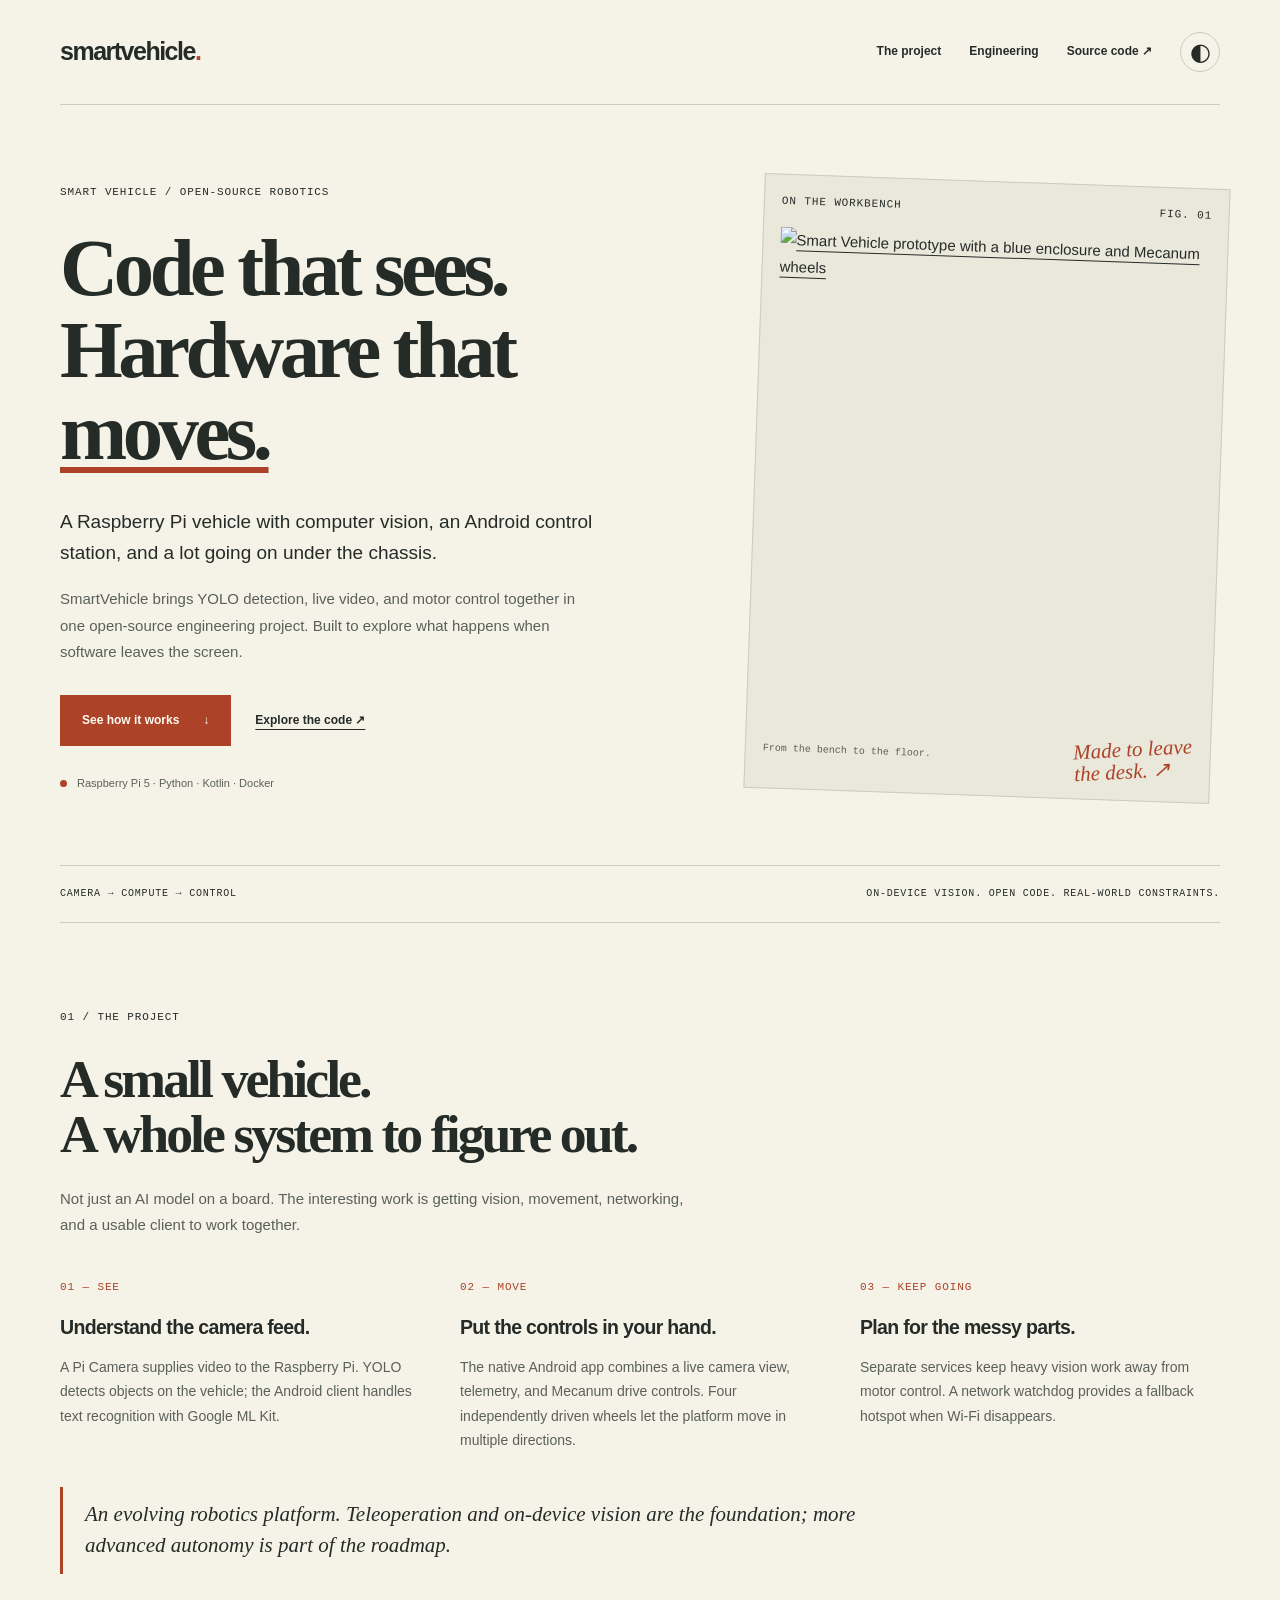
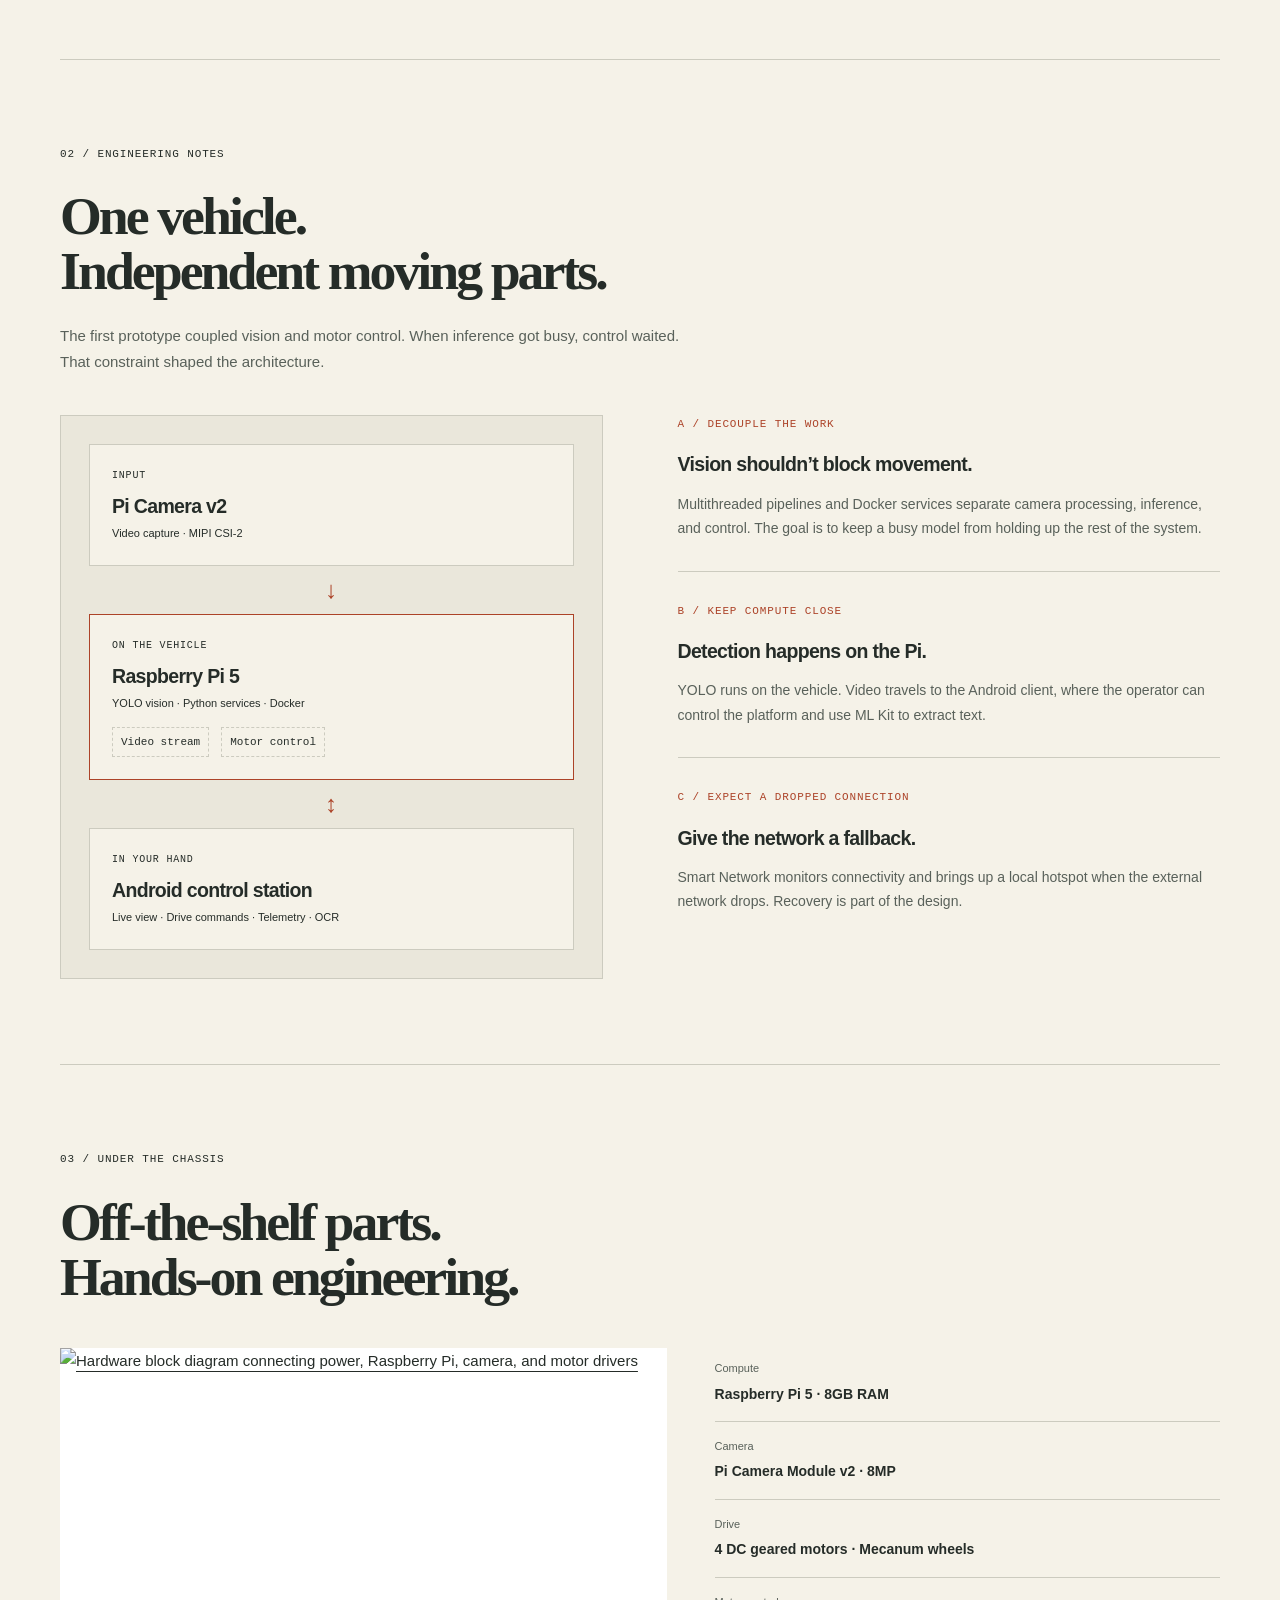
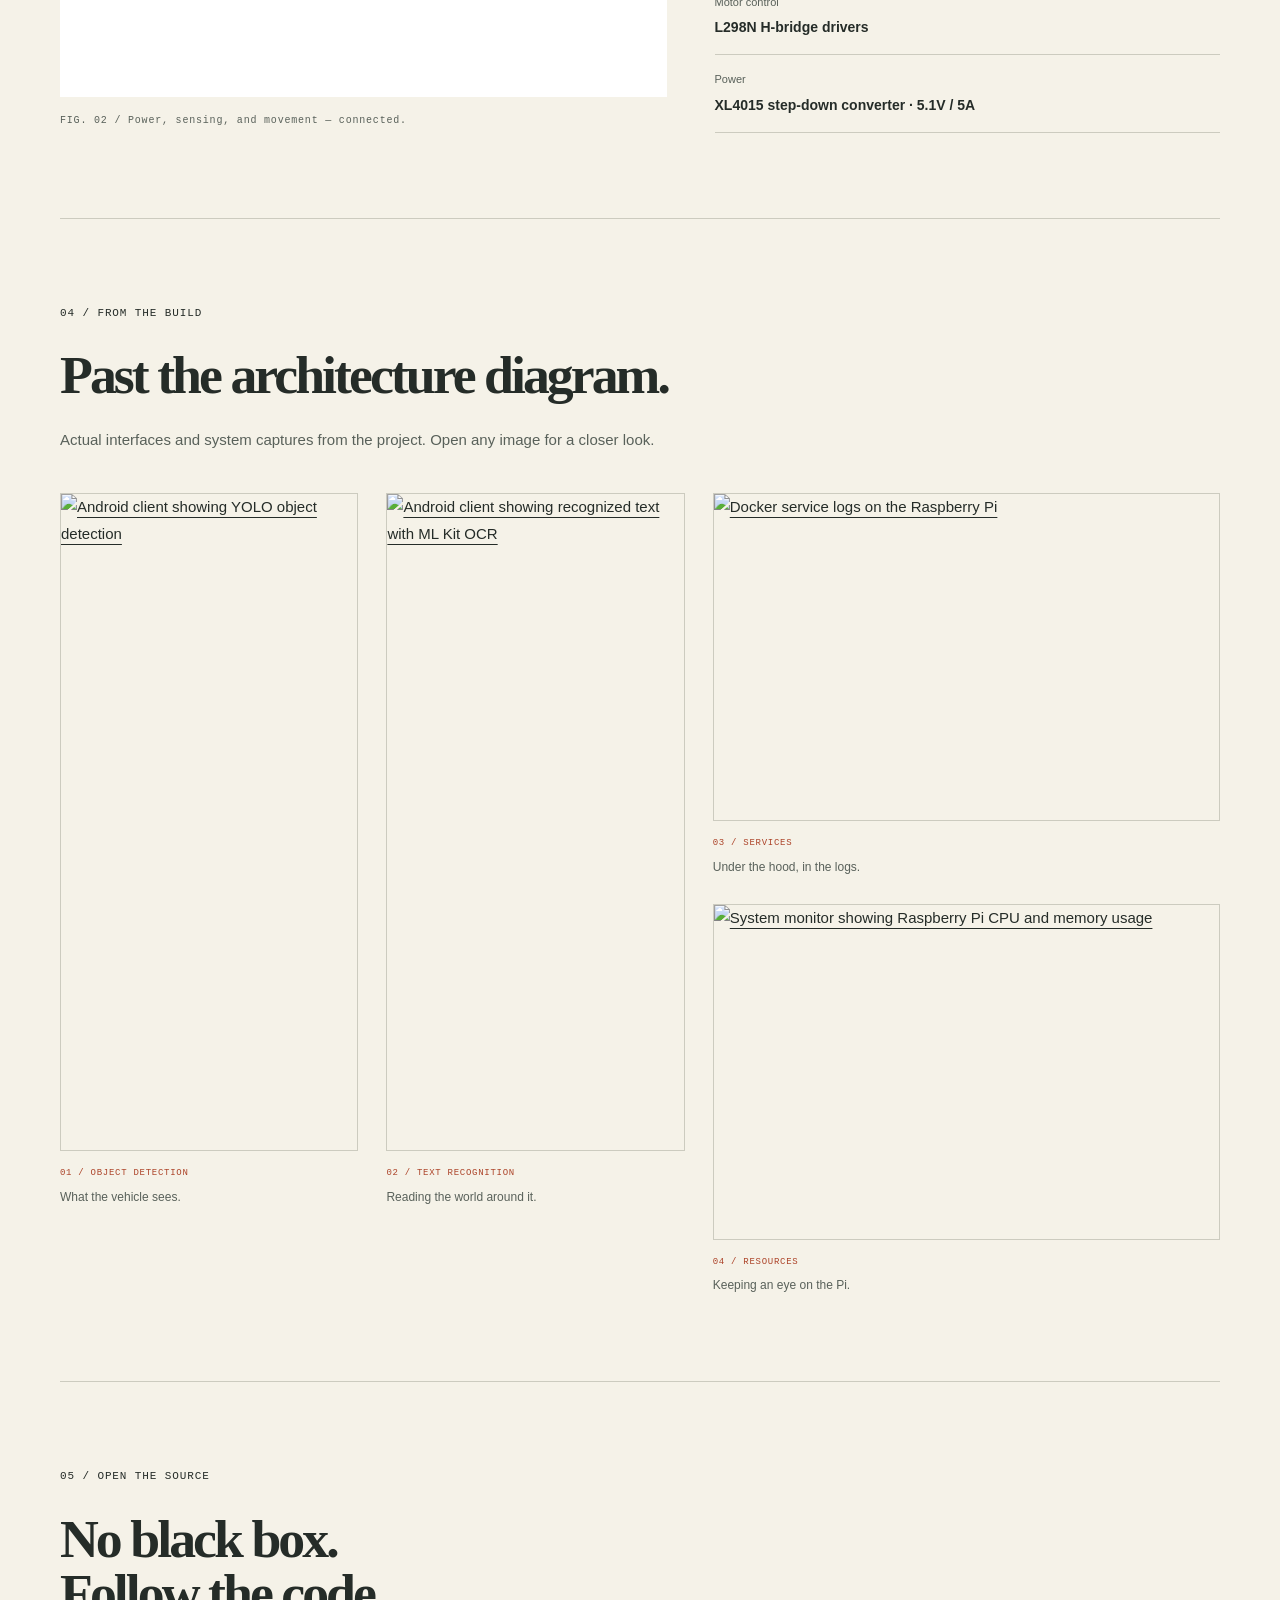
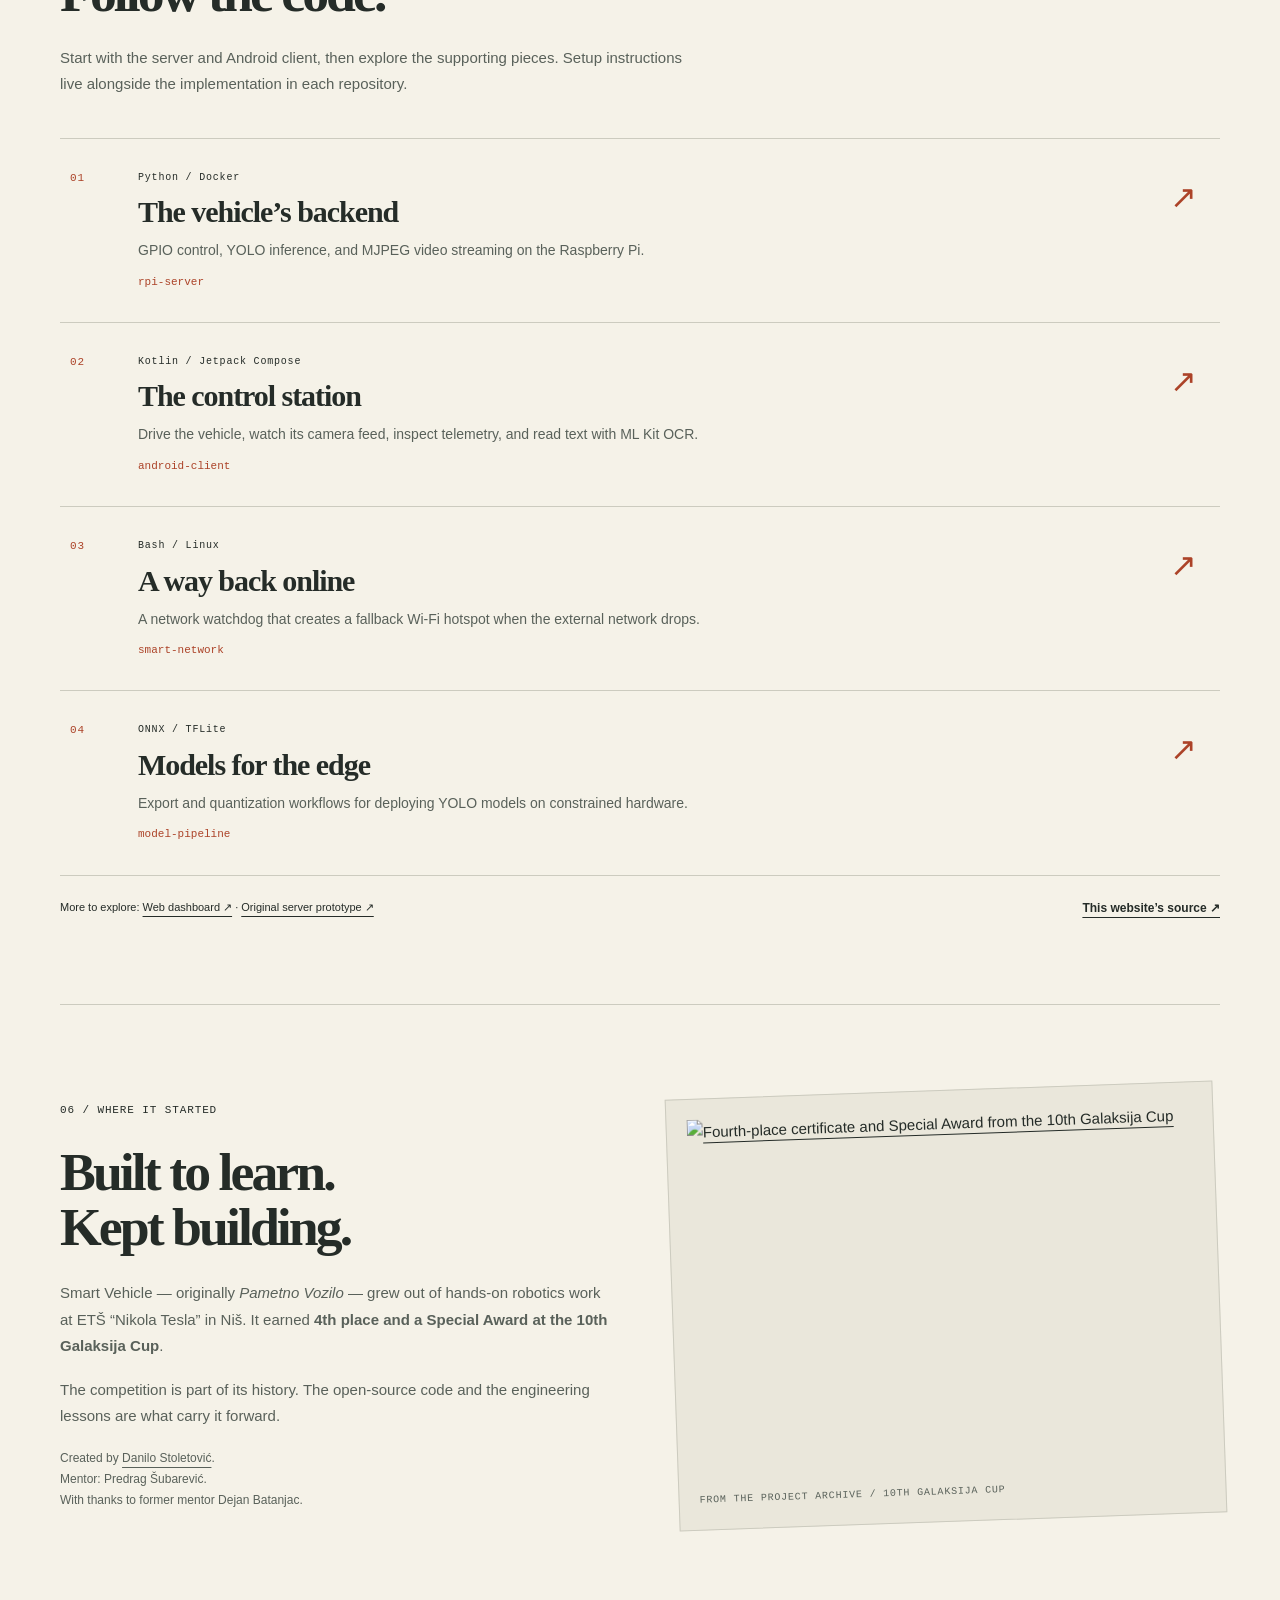
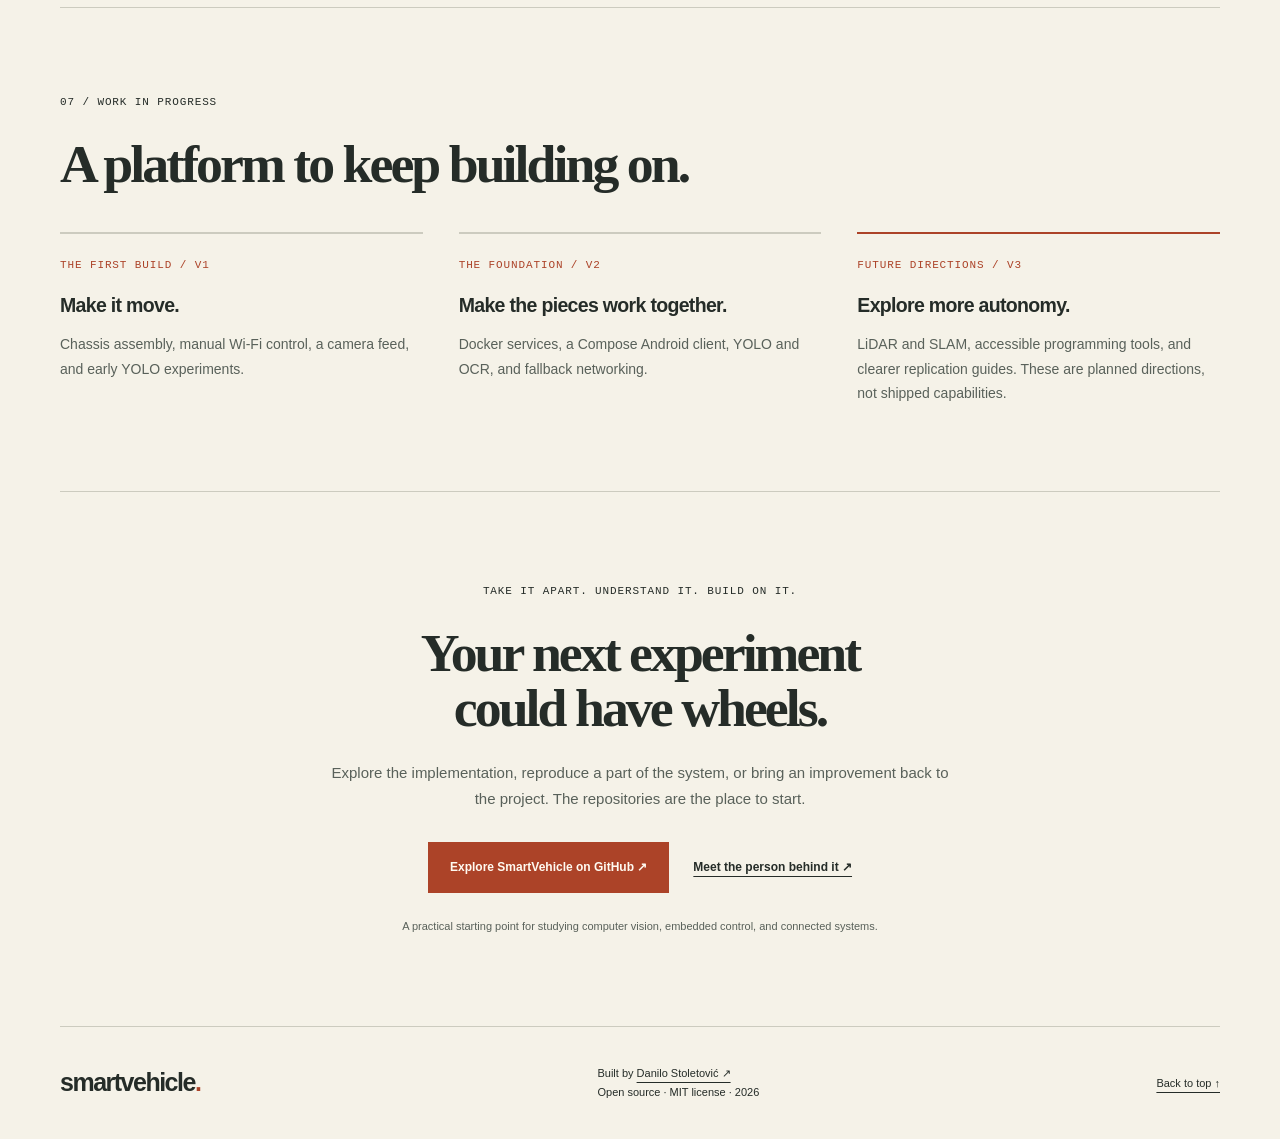
==== commit 92999f5f: "refactor: update landing page branding, assets, and documentation" ====
--- a/index.html
+++ b/index.html
@@ -1,1000 +1,410 @@
 <!doctype html>
-<html lang="en" data-theme="dark">
-  <head>
-    <meta charset="UTF-8" />
-    <meta name="viewport" content="width=device-width, initial-scale=1.0" />
-    <meta name="theme-color" content="#030712" />
-    <title>Smart Vehicle | Autonomous Edge AI Platform</title>
-    <meta
-      name="description"
-      content="Open-source educational platform for Edge AI and computer vision research powered by Raspberry Pi 5. Awarded 4th place and Special Award at the 10th Galaksija Cup."
-    />
-    <meta
-      name="keywords"
-      content="Smart Vehicle, Edge AI, Raspberry Pi 5, YOLO, Computer Vision, Autonomous Robotics, Docker, Open Source, STEM"
-    />
-    <meta name="author" content="Danilo Stoletović" />
-    <link rel="author" href="https://danilostoletovic.com" />
-    <meta name="robots" content="index, follow" />
-
-    <!-- Open Graph / Facebook -->
-    <meta property="og:type" content="website" />
-    <meta property="og:url" content="https://yoloprojekat.com/" />
-    <meta property="og:title" content="Smart Vehicle | Autonomous Edge AI Platform" />
-    <meta
-      property="og:description"
-      content="Open-source educational platform for Edge AI and computer vision research powered by Raspberry Pi 5."
-    />
-    <meta property="og:image" content="https://yoloprojekat.com/assets/nagrada.avif" />
-
-    <!-- Twitter Cards -->
-    <meta name="twitter:card" content="summary_large_image" />
-    <meta name="twitter:url" content="https://yoloprojekat.com/" />
-    <meta name="twitter:title" content="Smart Vehicle | Autonomous Edge AI Platform" />
-    <meta
-      name="twitter:description"
-      content="Open-source educational platform for Edge AI and computer vision research powered by Raspberry Pi 5."
-    />
-    <meta name="twitter:image" content="https://yoloprojekat.com/assets/nagrada.avif" />
-
-    <link rel="canonical" href="https://yoloprojekat.com/" />
-    <link rel="icon" type="image/png" href="assets/favicon.png" />
-    <link rel="icon" type="image/svg+xml" href="assets/icon.svg" />
-    <link rel="apple-touch-icon" href="assets/apple-touch-icon.png" />
-    <link rel="manifest" href="site.webmanifest" />
-    <link rel="author" href="humans.txt" />
-
-    <!-- PWA Settings -->
-    <meta name="mobile-web-app-capable" content="yes" />
-    <meta name="apple-mobile-web-app-status-bar-style" content="black-translucent" />
-    <meta name="apple-mobile-web-app-title" content="Smart Vehicle" />
-
-
-    <!-- Local Font Preloads -->
-    <link
-      rel="preload"
-      href="assets/fonts/plus-jakarta-sans-latin.woff2"
-      as="font"
-      type="font/woff2"
-      crossorigin
-      fetchpriority="high"
-    />
-    <link
-      rel="preload"
-      href="assets/fonts/plus-jakarta-sans-latin-ext.woff2"
-      as="font"
-      type="font/woff2"
-      crossorigin
-      fetchpriority="high"
-    />
-
-    <!-- Stylesheet -->
-    <link rel="stylesheet" href="style.min.css" />
-
-    <noscript>
-      <style>
-        .animate-fade-up,
-        .animate-fade-right,
-        .animate-fade-left {
-          opacity: 1 !important;
-          transform: none !important;
-        }
-      </style>
-    </noscript>
-
-    <!-- Anti-flicker Theme Script -->
-    <script>
-      (function () {
-        try {
-          var saved = localStorage.getItem("theme");
-          var pref = window.matchMedia("(prefers-color-scheme: dark)").matches
-            ? "dark"
-            : "light";
-          document.documentElement.setAttribute("data-theme", saved || pref);
-        } catch (e) {}
-      })();
-    </script>
-    <script src="script.min.js" defer></script>
-
-    <!-- Schema.org Structured Data -->
-    <script type="application/ld+json">
-      {
-        "@context": "https://schema.org",
-        "@type": "TechArticle",
-        "headline": "Smart Vehicle: Autonomous Edge AI Platform on Raspberry Pi 5",
-        "description": "An open-source educational platform for Edge AI and computer vision research powered by Raspberry Pi 5, featuring YOLO detection, Docker microservices, and Mecanum drive.",
-        "author": {
-          "@type": "Person",
-          "name": "Danilo Stoletović",
-          "url": "https://danilostoletovic.com"
-        },
-        "publisher": {
-          "@type": "EducationalOrganization",
-          "name": "ETŠ Nikola Tesla Niš"
-        },
-        "url": "https://yoloprojekat.com/",
-        "image": "https://yoloprojekat.com/assets/nagrada.avif"
-      }
-    </script>
-  </head>
-
-  <body>
-    <div
-      id="menu-overlay"
-      class="menu-overlay"
-      aria-label="Close menu"
-      hidden
-    ></div>
-
-    <header id="navbar" class="navbar">
-      <div class="nav-container">
-        <a href="#hero" class="logo" id="logo-btn" aria-label="Return to top">
-          <span class="logo-ring"></span>
-          <span class="logo-text">
-            <span class="logo-main">SMART</span>
-            <span class="logo-sub">VEHICLE</span>
-          </span>
-        </a>
-
-        <nav class="nav-links" id="main-nav" aria-label="Main Navigation">
-          <ul class="nav-list">
-            <li>
-              <a href="#intro" class="nav-item">Overview</a>
-            </li>
-            <li>
-              <a href="#awards" class="nav-item">Awards</a>
-            </li>
-            <li>
-              <a href="#hardware" class="nav-item">Hardware</a>
-            </li>
-            <li>
-              <a href="#software-logic" class="nav-item">Software</a>
-            </li>
-            <li>
-              <a href="#projects" class="nav-item">Ecosystem</a>
-            </li>
-            <li>
-              <a href="#use-cases" class="nav-item">Applications</a>
-            </li>
-            <li>
-              <a href="#gallery" class="nav-item">Gallery</a>
-            </li>
-            <li>
-              <a href="#roadmap" class="nav-item">Roadmap</a>
-            </li>
-            <li>
-              <a href="#comparison" class="nav-item">Comparison</a>
-            </li>
-          </ul>
-
-          <div class="nav-actions">
-            <button
-              id="theme-toggle"
-              class="theme-toggle"
-              aria-label="Toggle theme"
-            >
-              <svg
-                id="theme-icon"
-                width="20"
-                height="20"
-                viewBox="0 0 24 24"
-                fill="none"
-                stroke="currentColor"
-                stroke-width="2"
-                stroke-linecap="round"
-                stroke-linejoin="round"
-              ></svg>
-            </button>
-            <a
-              href="https://github.com/yoloprojekat"
-              target="_blank"
-              rel="noopener noreferrer"
-              class="github-cta"
-              >GitHub</a
-            >
-          </div>
-        </nav>
-
-        <button
-          id="mobile-toggle"
-          class="mobile-toggle"
-          aria-label="Toggle navigation menu"
-          aria-expanded="false"
-          aria-controls="main-nav"
-        >
-          <span id="hamburger" class="hamburger">
-            <span class="line-top"></span>
-            <span class="line-mid"></span>
-            <span class="line-bot"></span>
-          </span>
-        </button>
-      </div>
-    </header>
-
-    <main id="main-content">
-      <section id="hero" class="hero section-container">
-        <div class="hero-content">
-          <div class="logo-container" aria-hidden="true">
-            <span class="logo-main">SMART</span>
-            <span class="logo-sub">VEHICLE</span>
-          </div>
-          <h1 class="gradient-text">Autonomous Edge AI Vehicle</h1>
-          <p class="hero-desc">
-            An open-source hardware and software platform for the practical deployment
-            and research of on-device Edge AI computer vision on Raspberry Pi 5 architecture.
-          </p>
-          <div class="badges">
-            <span class="high-contrast-badge"
-              >🏆 4th Place & Special Award — 10th Galaksija Cup</span
-            >
-            <span class="high-badge-outline">Educational Platform</span>
-            <span class="high-badge-outline">YOLO & ML OCR</span>
-            <span class="high-badge-outline">Docker Ecosystem</span>
-          </div>
+<html lang="en" data-theme="light">
+<head>
+<meta charset="UTF-8" />
+<meta name="viewport" content="width=device-width, initial-scale=1.0" />
+<meta name="theme-color" content="#f5f2e8" />
+<title>SmartVehicle | Open-source robotics</title>
+<meta
+name="description"
+content="A Raspberry Pi vehicle with YOLO vision, live video, and an Android control station. Explore the hardware, architecture, and open-source code."
+/>
+<meta
+name="keywords"
+content="Smart Vehicle, Edge AI, Raspberry Pi 5, YOLO, Computer Vision, Autonomous Robotics, Docker, Open Source, STEM"
+/>
+<meta name="author" content="Danilo Stoletović" />
+<link rel="author" href="https://danilostoletovic.com" />
+<meta name="robots" content="index, follow" />
+<!-- Open Graph / Facebook -->
+<meta property="og:type" content="website" />
+<meta property="og:url" content="https://smartvehicle.dev/" />
+<meta property="og:title" content="SmartVehicle | Open-source robotics" />
+<meta
+property="og:description"
+content="Open-source Raspberry Pi robotics with YOLO vision and an Android control station."
+/>
+<meta property="og:image" content="https://smartvehicle.dev/assets/vozilo.avif" />
+<!-- Twitter Cards -->
+<meta name="twitter:card" content="summary_large_image" />
+<meta name="twitter:url" content="https://smartvehicle.dev/" />
+<meta name="twitter:title" content="SmartVehicle | Open-source robotics" />
+<meta
+name="twitter:description"
+content="Open-source Raspberry Pi robotics with YOLO vision and an Android control station."
+/>
+<meta name="twitter:image" content="https://smartvehicle.dev/assets/vozilo.avif" />
+<link rel="canonical" href="https://smartvehicle.dev/" />
+<link rel="icon" type="image/png" sizes="32x32" href="assets/favicon.png?v=3" />
+<link rel="apple-touch-icon" sizes="180x180" href="assets/apple-touch-icon.png?v=3" />
+<link rel="manifest" href="site.webmanifest" />
+<link rel="author" href="humans.txt" />
+<!-- PWA Settings -->
+<meta name="mobile-web-app-capable" content="yes" />
+<meta name="apple-mobile-web-app-status-bar-style" content="black-translucent" />
+<meta name="apple-mobile-web-app-title" content="Smart Vehicle" />
+<!-- Local Font Preloads -->
+<link
+rel="preload"
+href="assets/fonts/plus-jakarta-sans-latin.woff2"
+as="font"
+type="font/woff2"
+crossorigin
+fetchpriority="high"
+/>
+<link
+rel="preload"
+href="assets/fonts/plus-jakarta-sans-latin-ext.woff2"
+as="font"
+type="font/woff2"
+crossorigin
+fetchpriority="high"
+/>
+<link rel="preload" as="image" href="assets/vozilo.avif" fetchpriority="high" />
+<!-- Stylesheet -->
+<link rel="stylesheet" href="style.min.css" />
+<!-- Anti-flicker Theme Script -->
+<script>
+(function () {
+try {
+var saved = localStorage.getItem("theme");
+var pref = window.matchMedia("(prefers-color-scheme: dark)").matches
+? "dark"
+: "light";
+document.documentElement.setAttribute("data-theme", saved === "dark" || saved === "light" ? saved : pref);
+} catch (e) {}
+})();
+</script>
+<script src="script.min.js" defer>
+</script>
+<!-- Schema.org Structured Data -->
+<script type="application/ld+json">
+{
+"@context": "https://schema.org",
+"@type": "TechArticle",
+"headline": "Smart Vehicle: Autonomous Edge AI Platform on Raspberry Pi 5",
+"description": "An open-source educational platform for Edge AI and computer vision research powered by Raspberry Pi 5, featuring YOLO detection, Docker microservices, and Mecanum drive.",
+"author": {
+"@type": "Person",
+"name": "Danilo Stoletović",
+"url": "https://danilostoletovic.com"
+},
+"publisher": {
+"@type": "EducationalOrganization",
+"name": "ETŠ Nikola Tesla Niš"
+},
+"url": "https://smartvehicle.dev/",
+"image": "https://smartvehicle.dev/assets/vozilo.avif"
+}
+</script>
+</head>
+<body>
+  <a class="skip-link" href="#main-content">Skip to content</a>
+  <header class="site-header">
+    <a class="wordmark" href="#hero" aria-label="SmartVehicle home">smartvehicle<span>.</span>
+    </a>
+    <nav aria-label="Main navigation">
+      <a href="#intro">The project</a>
+      <a href="#software-logic">Engineering</a>
+      <a href="#projects">Source code ↗</a>
+    </nav>
+    <button class="theme-toggle" type="button" aria-label="Switch color theme" hidden>
+      <span aria-hidden="true">◐</span>
+    </button>
+  </header>
+  <main id="main-content">
+    <section id="hero" class="hero wrap" aria-labelledby="hero-title">
+      <div class="hero-copy">
+        <p class="eyebrow">SMART VEHICLE / OPEN-SOURCE ROBOTICS</p>
+        <h1 id="hero-title">Code that sees.<br>Hardware that <em>moves.</em>
+        </h1>
+        <p class="lead">A Raspberry Pi vehicle with computer vision, an Android control station, and a lot going on under the chassis.</p>
+        <p>SmartVehicle brings YOLO detection, live video, and motor control together in one open-source engineering project. Built to explore what happens when software leaves the screen.</p>
+        <div class="actions">
+          <a class="button" href="#software-logic">See how it works <span aria-hidden="true">↓</span>
+          </a>
+          <a class="text-link" href="https://github.com/smartvehiclelab">Explore the code ↗</a>
         </div>
-      </section>
-
-      <section id="awards" class="section-container">
-        <header class="section-header animate-fade-up">
-          <h2 class="section-title">Competition Success & Recognition</h2>
-          <p class="section-subtitle">
-            National STEM and robotics innovation championship
-          </p>
-        </header>
-
-        <div class="presentation-grid">
-          <div class="image-container animate-fade-right">
-            <figure class="img-wrapper">
-              <img
-                src="assets/nagrada.avif"
-                alt="Awards and certificates from the 10th Galaksija Cup"
-                class="hardware-img"
-                width="1000"
-                height="707"
-                decoding="async"
-                loading="lazy"
-                sizes="(max-width: 900px) calc(100vw - 88px), min(640px, 52vw)"
-              />
-              <figcaption class="caption">
-                Figure 1: 4th Place Certificate and Special Award for Outstanding Achievement at the 10th Galaksija Cup
-              </figcaption>
-            </figure>
-          </div>
-          <div class="specs-card animate-fade-left">
-            <article class="spec-item">
-              <strong class="text-primary-high">About the 10th Galaksija Cup</strong>
-              <p>
-                The Galaksija Cup is Serbia's premier national competition for electrical
-                engineering and computer science students in robotics, electronics, and software
-                innovation, organized by the Association of Electrical Engineering Schools of
-                Serbia (ZETŠS) and the Nordeus Foundation. Its jubilee 10th edition gathered
-                the top secondary school STEM finalists nationwide.
-              </p>
-            </article>
-            <article class="spec-item">
-              <strong class="text-primary-high"
-                >4th Place & Special Award Won</strong
-              >
-              <p>
-                The <strong>Smart Vehicle</strong> project earned <strong>4th place overall</strong>
-                in a competitive field of national finalists, accompanied by a
-                <strong>Special Award for Outstanding Achievement</strong>. The evaluation jury
-                specifically recognized the decoupled modular architecture, real-time on-device
-                Edge AI inference, and containerized deployment.
-              </p>
-            </article>
-          </div>
+        <p class="small-note">
+          <span class="status-dot" aria-hidden="true">
+          </span> Raspberry Pi 5 · Python · Kotlin · Docker</p>
+      </div>
+      <figure class="hero-figure">
+        <div class="figure-label">
+          <span>ON THE WORKBENCH</span>
+          <span>FIG. 01</span>
         </div>
-      </section>
-
-      <section id="intro" class="section-container">
-        <header class="section-header animate-fade-up">
-          <h2 class="section-title">Motivation & Concept</h2>
-          <p class="section-subtitle">
-            Bridging theoretical foundations with real-world engineering challenges
-          </p>
-        </header>
-        <div class="modern-grid">
-          <article class="modern-card interactive animate-fade-up delay-1">
-            <div class="card-content">
-              <div class="card-top">
-                <span class="modern-icon" aria-hidden="true">🎯</span>
-                <span class="tech-pill-high">Challenge</span>
-              </div>
-              <h3>The Educational Gap</h3>
-              <p>
-                Traditional computer science education frequently emphasizes theoretical
-                algorithms in isolated software sandboxes. Students often miss hands-on exposure
-                to physical hardware where they must manage dynamic real-world variability,
-                signal latency, and constrained memory budgets.
-              </p>
+        <a class="image-link" href="assets/vozilo.avif" aria-label="View full image: Smart Vehicle prototype with a blue enclosure and Mecanum wheels">
+          <img src="assets/vozilo.avif" alt="Smart Vehicle prototype with a blue enclosure and Mecanum wheels" width="800" height="1067" loading="lazy" decoding="async" fetchpriority="high">
+        </a>
+        <figcaption>
+          <span>From the bench to the floor.</span>
+          <span class="handwritten">Made to leave<br>the desk. ↗</span>
+        </figcaption>
+      </figure>
+    </section>
+    <div class="ticker wrap" aria-label="Project approach">
+      <span>CAMERA → COMPUTE → CONTROL</span>
+      <span>ON-DEVICE VISION. OPEN CODE. REAL-WORLD CONSTRAINTS.</span>
+    </div>
+    <section id="intro" class="wrap section">
+      <div class="section-heading">
+        <p class="eyebrow">01 / THE PROJECT</p>
+        <h2>A small vehicle.<br>A whole system to figure out.</h2>
+        <p>Not just an AI model on a board. The interesting work is getting vision, movement, networking, and a usable client to work together.</p>
+      </div>
+      <div class="three-up">
+        <article>
+          <span class="index">01 — SEE</span>
+          <h3>Understand the camera feed.</h3>
+          <p>A Pi Camera supplies video to the Raspberry Pi. YOLO detects objects on the vehicle; the Android client handles text recognition with Google ML Kit.</p>
+        </article>
+        <article>
+          <span class="index">02 — MOVE</span>
+          <h3>Put the controls in your hand.</h3>
+          <p>The native Android app combines a live camera view, telemetry, and Mecanum drive controls. Four independently driven wheels let the platform move in multiple directions.</p>
+        </article>
+        <article>
+          <span class="index">03 — KEEP GOING</span>
+          <h3>Plan for the messy parts.</h3>
+          <p>Separate services keep heavy vision work away from motor control. A network watchdog provides a fallback hotspot when Wi-Fi disappears.</p>
+        </article>
+      </div>
+      <aside class="margin-note">An evolving robotics platform. Teleoperation and on-device vision are the foundation; more advanced autonomy is part of the roadmap.</aside>
+    </section>
+    <section id="software-logic" class="wrap section">
+      <div class="section-heading">
+        <p class="eyebrow">02 / ENGINEERING NOTES</p>
+        <h2>One vehicle.<br>Independent moving parts.</h2>
+        <p>The first prototype coupled vision and motor control. When inference got busy, control waited. That constraint shaped the architecture.</p>
+      </div>
+      <div class="architecture">
+        <div class="flow" aria-label="System architecture">
+          <div class="flow-node">
+            <span class="eyebrow">INPUT</span>
+            <h3>Pi Camera v2</h3>
+            <p>Video capture · MIPI CSI-2</p>
+          </div>
+          <div class="flow-arrow" aria-hidden="true">↓</div>
+          <div class="flow-node accent-node">
+            <span class="eyebrow">ON THE VEHICLE</span>
+            <h3>Raspberry Pi 5</h3>
+            <p>YOLO vision · Python services · Docker</p>
+            <div class="flow-split">
+              <span>Video stream</span>
+              <span>Motor control</span>
             </div>
+          </div>
+          <div class="flow-arrow" aria-hidden="true">↕</div>
+          <div class="flow-node">
+            <span class="eyebrow">IN YOUR HAND</span>
+            <h3>Android control station</h3>
+            <p>Live view · Drive commands · Telemetry · OCR</p>
+          </div>
+        </div>
+        <div class="engineering-notes">
+          <article>
+            <span class="index">A / DECOUPLE THE WORK</span>
+            <h3>Vision shouldn’t block movement.</h3>
+            <p>Multithreaded pipelines and Docker services separate camera processing, inference, and control. The goal is to keep a busy model from holding up the rest of the system.</p>
           </article>
-
-          <article
-            class="modern-card interactive featured-card animate-fade-up delay-2"
-          >
-            <div class="card-content">
-              <div class="card-top">
-                <span class="modern-icon" aria-hidden="true">⚙️</span>
-                <span class="tech-pill-high primary-pill">Approach</span>
-              </div>
-              <h3>Project Mission</h3>
-              <p>
-                Smart Vehicle provides a production-grade playground for real-time computer
-                vision and optical character recognition. By eliminating tedious driver and
-                dependency configuration hurdles, it enables direct exploration of robotics
-                motor control, data pipelines, and telemetry.
-              </p>
-            </div>
+          <article>
+            <span class="index">B / KEEP COMPUTE CLOSE</span>
+            <h3>Detection happens on the Pi.</h3>
+            <p>YOLO runs on the vehicle. Video travels to the Android client, where the operator can control the platform and use ML Kit to extract text.</p>
           </article>
-
-          <article class="modern-card interactive animate-fade-up delay-3">
-            <div class="card-content">
-              <div class="card-top">
-                <span class="modern-icon" aria-hidden="true">🛠️</span>
-                <span class="tech-pill-high">Engineering</span>
-              </div>
-              <h3>Architectural Solutions</h3>
-              <p>
-                During early development, coupling synchronous computer vision loops with
-                motor drivers caused blocking and latency spikes. This was resolved by
-                adopting decoupled Docker microservices, multithreaded pipelines, and an
-                automated watchdog script for self-healing network connectivity.
-              </p>
-            </div>
+          <article>
+            <span class="index">C / EXPECT A DROPPED CONNECTION</span>
+            <h3>Give the network a fallback.</h3>
+            <p>Smart Network monitors connectivity and brings up a local hotspot when the external network drops. Recovery is part of the design.</p>
           </article>
         </div>
-      </section>
-
-      <section id="hardware" class="section-container">
-        <header class="section-header animate-fade-up">
-          <h2 class="section-title">Hardware Architecture</h2>
-          <p class="section-subtitle">
-            Overview of core physical modules and component interconnects
-          </p>
-        </header>
-        <div class="presentation-grid">
-          <div class="image-container animate-fade-right">
-            <figure class="img-wrapper">
-              <img
-                src="assets/hardverska-sema.avif"
-                alt="System block diagram connecting Raspberry Pi 5, sensors, and motor drivers"
-                class="hardware-img"
-                width="1000"
-                height="576"
-                decoding="async"
-                loading="lazy"
-                fetchpriority="low"
-                sizes="(max-width: 900px) calc(100vw - 88px), min(640px, 52vw)"
-              />
-              <figcaption class="caption">
-                Figure 2: Schematic block diagram of power regulation, sensor inputs, and motor outputs
-              </figcaption>
-            </figure>
-          </div>
-          <div class="specs-card animate-fade-left">
-            <article class="spec-item">
-              <strong class="text-primary-high">Power & Regulation</strong>
-              <p>
-                An XL4015 Step-down DC-DC buck converter (5.1V, 5A) guarantees stable,
-                uninterrupted voltage delivery to the Raspberry Pi 5 under heavy continuous
-                inference workloads.
-              </p>
-            </article>
-            <article class="spec-item">
-              <strong class="text-primary-high">Drivetrain & Mobility</strong>
-              <p>
-                Four independent DC geared motors paired with Mecanum wheels enable full
-                holonomic (omnidirectional) movement and millimeter-precision positioning.
-              </p>
-            </article>
-            <article class="spec-item">
-              <strong class="text-primary-high">Vision & Sensor Module</strong>
-              <p>
-                A Raspberry Pi Camera Module v2 (8MP) linked via dedicated MIPI CSI-2
-                hardware interface delivers high-framerate, low-latency video streaming.
-              </p>
-            </article>
-          </div>
+      </div>
+    </section>
+    <section id="hardware" class="wrap section">
+      <div class="section-heading">
+        <p class="eyebrow">03 / UNDER THE CHASSIS</p>
+        <h2>Off-the-shelf parts.<br>Hands-on engineering.</h2>
+      </div>
+      <div class="hardware-grid">
+        <figure class="schematic">
+          <a class="image-link" href="assets/hardverska-sema.avif" aria-label="View full image: Hardware block diagram connecting power, Raspberry Pi, camera, and motor drivers">
+            <img src="assets/hardverska-sema.avif" alt="Hardware block diagram connecting power, Raspberry Pi, camera, and motor drivers" width="613" height="353" loading="lazy" decoding="async" fetchpriority="low">
+          </a>
+          <figcaption>FIG. 02 / Power, sensing, and movement — connected.</figcaption>
+        </figure>
+        <dl class="spec-list">
+          <div>
+            <dt>Compute</dt>
+            <dd>Raspberry Pi 5 · 8GB RAM</dd>
+          </div>
+          <div>
+            <dt>Camera</dt>
+            <dd>Pi Camera Module v2 · 8MP</dd>
+          </div>
+          <div>
+            <dt>Drive</dt>
+            <dd>4 DC geared motors · Mecanum wheels</dd>
+          </div>
+          <div>
+            <dt>Motor control</dt>
+            <dd>L298N H-bridge drivers</dd>
+          </div>
+          <div>
+            <dt>Power</dt>
+            <dd>XL4015 step-down converter · 5.1V / 5A</dd>
+          </div>
+        </dl>
+      </div>
+    </section>
+    <section id="gallery" class="wrap section">
+      <div class="section-heading">
+        <p class="eyebrow">04 / FROM THE BUILD</p>
+        <h2>Past the architecture diagram.</h2>
+        <p>Actual interfaces and system captures from the project. Open any image for a closer look.</p>
+      </div>
+      <div class="gallery">
+        <figure class="phone-shot">
+          <a class="image-link" href="assets/yolo.avif" aria-label="View full image: Android client showing YOLO object detection">
+            <img src="assets/yolo.avif" alt="Android client showing YOLO object detection" width="600" height="1327" loading="lazy" decoding="async" fetchpriority="low">
+          </a>
+          <figcaption>
+            <span class="index">01 / OBJECT DETECTION</span>What the vehicle sees.</figcaption>
+        </figure>
+        <figure class="phone-shot">
+          <a class="image-link" href="assets/ocr.avif" aria-label="View full image: Android client showing recognized text with ML Kit OCR">
+            <img src="assets/ocr.avif" alt="Android client showing recognized text with ML Kit OCR" width="600" height="1327" loading="lazy" decoding="async" fetchpriority="low">
+          </a>
+          <figcaption>
+            <span class="index">02 / TEXT RECOGNITION</span>Reading the world around it.</figcaption>
+        </figure>
+        <div class="system-shots">
+          <figure>
+            <a class="image-link" href="assets/docker log text.avif" aria-label="View full image: Docker service logs on the Raspberry Pi">
+              <img src="assets/docker log text.avif" alt="Docker service logs on the Raspberry Pi" width="600" height="387" loading="lazy" decoding="async" fetchpriority="low">
+            </a>
+            <figcaption>
+              <span class="index">03 / SERVICES</span>Under the hood, in the logs.</figcaption>
+          </figure>
+          <figure>
+            <a class="image-link" href="assets/htop.avif" aria-label="View full image: System monitor showing Raspberry Pi CPU and memory usage">
+              <img src="assets/htop.avif" alt="System monitor showing Raspberry Pi CPU and memory usage" width="600" height="396" loading="lazy" decoding="async" fetchpriority="low">
+            </a>
+            <figcaption>
+              <span class="index">04 / RESOURCES</span>Keeping an eye on the Pi.</figcaption>
+          </figure>
         </div>
-      </section>
-
-      <section id="software-logic" class="section-container">
-        <header class="section-header animate-fade-up">
-          <h2 class="section-title">Software Architecture Layer</h2>
-          <p class="section-subtitle">
-            Decoupled software stack designed for real-time edge processing and autonomous control
-          </p>
-        </header>
-        <div class="modern-grid">
-          <article class="modern-card interactive animate-fade-up delay-1">
-            <div class="card-content">
-              <div class="card-top">
-                <span class="modern-icon" aria-hidden="true">🧠</span>
-                <span class="tech-pill-high">Detection</span>
-              </div>
-              <h3>YOLO AI Model</h3>
-              <p>
-                Optimized neural network inference pipeline processing 30 FPS camera feeds,
-                performing real-time roadway object detection (5–10 FPS) and continuous
-                multi-target tracking.
-              </p>
-            </div>
-          </article>
-
-          <article class="modern-card interactive animate-fade-up delay-2">
-            <div class="card-content">
-              <div class="card-top">
-                <span class="modern-icon" aria-hidden="true">👁️</span>
-                <span class="tech-pill-high">Optical Processing</span>
-              </div>
-              <h3>Google ML Kit OCR</h3>
-              <p>
-                On-the-fly optical text extraction from road signs and instructional markers,
-                featuring automatic rotation correction and execution of recognized commands.
-              </p>
-            </div>
-          </article>
-
-          <article class="modern-card interactive animate-fade-up delay-3">
-            <div class="card-content">
-              <div class="card-top">
-                <span class="modern-icon" aria-hidden="true">⚡</span>
-                <span class="tech-pill-high">Concurrency</span>
-              </div>
-              <h3>Multithreaded Pipeline</h3>
-              <p>
-                Asynchronous, parallel execution separating the camera acquisition thread,
-                AI inference worker, and hardware PWM motor duty cycles to avoid frame drops.
-              </p>
-            </div>
-          </article>
-
-          <article class="modern-card interactive animate-fade-up delay-3">
-            <div class="card-content">
-              <div class="card-top">
-                <span class="modern-icon" aria-hidden="true">🐳</span>
-                <span class="tech-pill-high">Containerization</span>
-              </div>
-              <h3>Dockerized Environment</h3>
-              <p>
-                Isolated microservices for the server and network watchdog eliminate host
-                OS dependency collisions and provide rapid error recovery.
-              </p>
-            </div>
-          </article>
-
-          <article class="modern-card interactive animate-fade-up delay-1">
-            <div class="card-content">
-              <div class="card-top">
-                <span class="modern-icon" aria-hidden="true">🚀</span>
-                <span class="tech-pill-high">Automation</span>
-              </div>
-              <h3>GitHub Actions CI/CD</h3>
-              <p>
-                Automated linting, unit testing, and container build validation on every push
-                ensure stability throughout continuous software development.
-              </p>
-            </div>
-          </article>
-
-          <article class="modern-card interactive animate-fade-up delay-2">
-            <div class="card-content">
-              <div class="card-top">
-                <span class="modern-icon" aria-hidden="true">☁️</span>
-                <span class="tech-pill-high">Distribution</span>
-              </div>
-              <h3>Docker Hub Registry</h3>
-              <p>
-                Centralized container registry hosting pre-built multi-architecture images
-                enables one-command deployments on any fresh Raspberry Pi device.
-              </p>
-            </div>
-          </article>
-        </div>
-      </section>
-
-      <section id="projects" class="section-container animate-fade-up">
-        <header class="section-header">
-          <h2 class="section-title">Modular Ecosystem Repositories</h2>
-          <p class="section-subtitle">
-            Source code is open-source and modularized into focused repositories
-          </p>
-        </header>
-        <div class="modern-grid">
-          <article class="modern-card interactive">
-            <div class="card-content">
-              <div class="card-top">
-                <span class="modern-icon" aria-hidden="true">⚙️</span>
-                <span class="tech-pill-high">Docker • Python</span>
-              </div>
-              <h3>RPi Server</h3>
-              <p>
-                Primary backend microservice. Manages GPIO peripherals, YOLO object
-                detection inference, and low-latency MJPEG video streaming.
-              </p>
-              <div class="card-footer-high">
-                <a
-                  href="https://github.com/yoloprojekat/rpi-server"
-                  target="_blank"
-                  rel="noopener noreferrer"
-                  class="card-footer-link"
-                  aria-label="View RPi Server repository on GitHub"
-                >
-                  View Repository →
-                </a>
-              </div>
-            </div>
-          </article>
-
-          <article class="modern-card interactive">
-            <div class="card-content">
-              <div class="card-top">
-                <span class="modern-icon" aria-hidden="true">📡</span>
-                <span class="tech-pill-high">Bash • Network</span>
-              </div>
-              <h3>Smart Network</h3>
-              <p>
-                Self-healing network daemon. Monitors Wi-Fi connectivity and automatically
-                activates a fallback local Wi-Fi Hotspot whenever external networks drop.
-              </p>
-              <div class="card-footer-high">
-                <a
-                  href="https://github.com/yoloprojekat/smart-network"
-                  target="_blank"
-                  rel="noopener noreferrer"
-                  class="card-footer-link"
-                  aria-label="View Smart Network repository on GitHub"
-                >
-                  View Repository →
-                </a>
-              </div>
-            </div>
-          </article>
-
-          <article class="modern-card interactive">
-            <div class="card-content">
-              <div class="card-top">
-                <span class="modern-icon" aria-hidden="true">🔄</span>
-                <span class="tech-pill-high">ONNX • TFLite</span>
-              </div>
-              <h3>Model Pipeline</h3>
-              <p>
-                Optimization, quantization (INT8/FP16), and export workflows transforming
-                YOLO models for hardware-accelerated edge inference.
-              </p>
-              <div class="card-footer-high">
-                <a
-                  href="https://github.com/yoloprojekat/model-pipeline"
-                  target="_blank"
-                  rel="noopener noreferrer"
-                  class="card-footer-link"
-                  aria-label="View Model Pipeline repository on GitHub"
-                >
-                  View Repository →
-                </a>
-              </div>
-            </div>
-          </article>
-
-          <article class="modern-card interactive">
-            <div class="card-content">
-              <div class="card-top">
-                <span class="modern-icon" aria-hidden="true">📱</span>
-                <span class="tech-pill-high">Kotlin • Compose</span>
-              </div>
-              <h3>Android Client</h3>
-              <p>
-                Primary operator dashboard. Provides real-time Mecanum drive controls,
-                low-latency FPV video playback, and live telemetry overlay.
-              </p>
-              <div class="card-footer-high">
-                <a
-                  href="https://github.com/yoloprojekat/android-client"
-                  target="_blank"
-                  rel="noopener noreferrer"
-                  class="card-footer-link"
-                  aria-label="View Android Client repository on GitHub"
-                >
-                  View Repository →
-                </a>
-              </div>
-            </div>
-          </article>
-
-          <article class="modern-card interactive">
-            <div class="card-content">
-              <div class="card-top">
-                <span class="modern-icon" aria-hidden="true">🌐</span>
-                <span class="tech-pill-high">Next.js • React</span>
-              </div>
-              <h3>Web Dashboard</h3>
-              <p>
-                Modern web monitoring interface allowing remote vehicle telemetry inspection
-                and analytics directly within any web browser.
-              </p>
-              <div class="card-footer-high">
-                <a
-                  href="https://github.com/yoloprojekat/web-dashboard"
-                  target="_blank"
-                  rel="noopener noreferrer"
-                  class="card-footer-link"
-                  aria-label="View Web Dashboard repository on GitHub"
-                >
-                  View Repository →
-                </a>
-              </div>
-            </div>
-          </article>
-
-          <article class="modern-card interactive">
-            <div class="card-content">
-              <div class="card-top">
-                <span class="modern-icon" aria-hidden="true">💾</span>
-                <span class="tech-pill-high">Archive • Systemd</span>
-              </div>
-              <h3>RPi Server (Legacy)</h3>
-              <p>
-                Initial prototype backend based on bare-metal Linux systemd daemons and
-                native WebSockets messaging.
-              </p>
-              <div class="card-footer-high">
-                <a
-                  href="https://github.com/yoloprojekat/rpi-server-legacy"
-                  target="_blank"
-                  rel="noopener noreferrer"
-                  class="card-footer-link"
-                  aria-label="View RPi Server (Legacy) repository on GitHub"
-                >
-                  View Repository →
-                </a>
-              </div>
-            </div>
-          </article>
-        </div>
-      </section>
-
-      <section id="use-cases" class="section-container">
-        <header class="section-header animate-fade-up">
-          <h2 class="section-title">Applications & Use Cases</h2>
-          <p class="section-subtitle">
-            From foundational STEM robotics education to real-world automation scenarios
-          </p>
-        </header>
-        <div class="modern-grid">
-          <article
-            class="modern-card interactive featured-card animate-fade-up delay-1"
-          >
-            <div class="card-content">
-              <div class="card-top">
-                <span class="modern-icon" aria-hidden="true">🎓</span>
-                <span class="tech-pill-high primary-pill">Primary Purpose</span>
-              </div>
-              <h3>Education & STEM R&D</h3>
-              <p>
-                An interactive learning platform for exploring edge computing, microservice
-                architecture, sensor fusion, and asynchronous embedded Python development.
-              </p>
-            </div>
-          </article>
-
-          <article class="modern-card interactive animate-fade-up delay-2">
-            <div class="card-content">
-              <div class="card-top">
-                <span class="modern-icon" aria-hidden="true">🏙️</span>
-                <span class="tech-pill-high">Smart Infrastructure</span>
-              </div>
-              <h3>Smart Cities & Traffic Analysis</h3>
-              <p>
-                Adaptable for vehicular flow monitoring, license plate extraction, roadway
-                obstruction alerting, and municipal street condition inspection.
-              </p>
-            </div>
-          </article>
-
-          <article class="modern-card interactive animate-fade-up delay-3">
-            <div class="card-content">
-              <div class="card-top">
-                <span class="modern-icon" aria-hidden="true">🏭</span>
-                <span class="tech-pill-high">Automation</span>
-              </div>
-              <h3>Industry 4.0 & Warehouse AGVs</h3>
-              <p>
-                Testbed for Automated Guided Vehicles (AGVs) navigating warehouse floors
-                through visual line-following, ArUco/QR markers, and dynamic obstacle evasion.
-              </p>
-            </div>
-          </article>
-        </div>
-      </section>
-
-      <section id="gallery" class="section-container">
-        <header class="section-header">
-          <h2 class="section-title">Project Gallery</h2>
-          <p class="section-subtitle">
-            Visual showcase of physical hardware, competitive accolades, and software interfaces
-          </p>
-        </header>
-        <div class="modern-grid">
-          <div class="gallery-card">
-            <div class="gallery-img-container">
-              <img
-                src="assets/nagrada.avif"
-                alt="Award certificate from the Galaksija Cup"
-                width="400"
-                height="220"
-                decoding="async"
-                loading="lazy"
-                fetchpriority="low"
-              />
-            </div>
-            <div class="gallery-info">
-              <p>4th Place & Special Award at the 10th Galaksija Cup</p>
-            </div>
-          </div>
-
-          <div class="gallery-card">
-            <div class="gallery-img-container">
-              <img
-                src="assets/vozilo.avif"
-                alt="Smart Vehicle physical chassis assembly"
-                width="400"
-                height="220"
-                decoding="async"
-                loading="lazy"
-                fetchpriority="low"
-              />
-            </div>
-            <div class="gallery-info">
-              <p>Physical chassis assembly featuring Mecanum drivetrain and sensor array</p>
-            </div>
-          </div>
-
-          <div class="gallery-card">
-            <div class="gallery-img-container">
-              <img
-                src="assets/ocr.avif"
-                alt="Android application user interface showing OCR text recognition"
-                width="400"
-                height="220"
-                decoding="async"
-                loading="lazy"
-                fetchpriority="low"
-              />
-            </div>
-            <div class="gallery-info">
-              <p>Mobile client interface showing live OCR text extraction</p>
-            </div>
-          </div>
-
-          <div class="gallery-card">
-            <div class="gallery-img-container">
-              <img
-                src="assets/yolo.avif"
-                alt="Real-time YOLO object detection display"
-                width="400"
-                height="220"
-                decoding="async"
-                loading="lazy"
-                fetchpriority="low"
-              />
-            </div>
-            <div class="gallery-info">
-              <p>Real-time YOLO object detection and bounding box telemetry stream</p>
-            </div>
-          </div>
-
-          <div class="gallery-card">
-            <div class="gallery-img-container">
-              <img
-                src="assets/docker log text.avif"
-                alt="Docker system logs on Raspberry Pi 5"
-                width="400"
-                height="220"
-                decoding="async"
-                loading="lazy"
-                fetchpriority="low"
-              />
-            </div>
-            <div class="gallery-info">
-              <p>Containerized system logs running on Raspberry Pi 5 under Docker</p>
-            </div>
-          </div>
-
-          <div class="gallery-card">
-            <div class="gallery-img-container">
-              <img
-                src="assets/htop.avif"
-                alt="System resource monitor showing CPU and memory utilization"
-                width="400"
-                height="220"
-                decoding="async"
-                loading="lazy"
-                fetchpriority="low"
-              />
-            </div>
-            <div class="gallery-info">
-              <p>Live resource monitor (htop) tracking CPU cores and memory footprint</p>
-            </div>
-          </div>
-        </div>
-      </section>
-
-      <section id="roadmap" class="section-container">
-        <header class="section-header">
-          <h2 class="section-title">Project Development Roadmap</h2>
-          <p class="section-subtitle">
-            Chronological evolution from initial prototype to future autonomous milestones
-          </p>
-        </header>
-
-        <div class="roadmap-timeline">
-          <div class="roadmap-item completed">
-            <div class="roadmap-dot"></div>
-            <div class="roadmap-card">
-              <div class="phase-tag">Version 1.0</div>
-              <h3>Phase I: Prototype & Basic Control</h3>
-              <p>Fundamental verification of hardware and mechanics:</p>
-              <ul>
-                <li>
-                  <strong>Hardware:</strong> Chassis assembly and baseline 4WD differential drive.
-                </li>
-                <li>
-                  <strong>Communication:</strong> Manual teleoperation via static Wi-Fi hotspot.
-                </li>
-                <li>
-                  <strong>Video Stream:</strong> Direct FPV camera capture pipeline.
-                </li>
-                <li>
-                  <strong>Software:</strong> Early client prototype and synchronous Python scripts.
-                </li>
-                <li>
-                  <strong>AI Model:</strong> Initial feasibility benchmarking with YOLOv8.
-                </li>
-              </ul>
-            </div>
-          </div>
-
-          <div class="roadmap-item active">
-            <div class="roadmap-dot"></div>
-            <div class="roadmap-card">
-              <div class="phase-tag">Version 2.0</div>
-              <h3>Phase II: Modular Architecture & Recognition</h3>
-              <p>
-                System stabilization, containerization, and competitive recognition:
-              </p>
-              <ul>
-                <li>
-                  <strong>Competitive Success:</strong> Won 4th place and Special Award at the 10th Galaksija Cup.
-                </li>
-                <li>
-                  <strong>Refactoring:</strong> Microservices architecture powered by Docker Compose.
-                </li>
-                <li>
-                  <strong>AI Vision:</strong> Multi-model pipeline featuring YOLO and Google ML Kit OCR.
-                </li>
-                <li>
-                  <strong>Network Reliability:</strong> Self-healing daemon with automatic fallback hotspot.
-                </li>
-                <li>
-                  <strong>Client App:</strong> Modern Jetpack Compose Android UI with low-latency streaming.
-                </li>
-                <li>
-                  <strong>Open Source:</strong> Publicly released on GitHub under the permissive MIT license.
-                </li>
-              </ul>
-            </div>
-          </div>
-
-          <div class="roadmap-item future">
-            <div class="roadmap-dot"></div>
-            <div class="roadmap-card">
-              <div class="phase-tag">Version 3.0</div>
-              <h3>Phase III: Advanced Autonomy</h3>
-              <p>Expanding autonomous capabilities and curriculum adoption:</p>
-              <ul>
-                <li>
-                  <strong>Educational SDK:</strong> Block-based visual programming API for beginner STEM students.
-                </li>
-                <li>
-                  <strong>Sensor Fusion:</strong> Integration of 2D/3D LiDAR with SLAM mapping algorithms.
-                </li>
-                <li>
-                  <strong>Standardization:</strong> Comprehensive replication blueprints and open hardware schematics.
-                </li>
-              </ul>
-            </div>
-          </div>
-        </div>
-      </section>
-
-      <section id="comparison" class="section-container animate-fade-up">
-        <header class="section-header">
-          <h2 class="section-title">Comparison: Theory vs. Practice</h2>
-          <p class="section-subtitle">
-            Analyzing the contrast between traditional classroom learning and production-grade engineering
-          </p>
-        </header>
-
-        <div class="modern-grid">
-          <article class="modern-card interactive">
-            <div class="card-content">
-              <div class="card-top">
-                <span class="modern-icon" aria-hidden="true">📄</span>
-                <span class="tech-pill-high">Traditional Approach</span>
-              </div>
-              <h3>Dry Theory</h3>
-              <p>
-                Focus on memorizing syntax on paper without the ability to execute code,
-                diagnose runtime exceptions, or navigate physical hardware limitations.
-              </p>
-            </div>
-          </article>
-
-          <article class="modern-card interactive">
-            <div class="card-content">
-              <div class="card-top">
-                <span class="modern-icon" aria-hidden="true">⚠️</span>
-                <span class="tech-pill-high">Limitations</span>
-              </div>
-              <h3>Disconnected Sandbox</h3>
-              <p>
-                Solving artificial textbook problems isolated from network latency,
-                packet drops, CPU thermal throttling, and hardware memory ceilings.
-              </p>
-            </div>
-          </article>
-
-          <article class="modern-card interactive">
-            <div class="card-content">
-              <div class="card-top">
-                <span class="modern-icon" aria-hidden="true">⚙️</span>
-                <span class="tech-pill-high">Hands-On Engineering</span>
-              </div>
-              <h3>Production-Grade Systems</h3>
-              <p>
-                Accelerated engineering growth achieved through live problem solving,
-                Docker microservices, on-device Edge AI models, and open-source collaboration.
-              </p>
-            </div>
-          </article>
-        </div>
-      </section>
-    </main>
-
-    <footer class="footer section-container">
-      <div class="footer-grid">
-        <div class="footer-left animate-fade-up">
-          <div class="logo-text">
-            <span class="logo-main">SMART</span>
-            <span class="logo-sub">VEHICLE</span>
-          </div>
-          <div class="footer-credits">
-            <p>
-              Author:
-              <strong>Danilo Stoletović</strong>
-            </p>
-            <p class="author-website-line">
-              Author Website:
-              <a
-                href="https://danilostoletovic.com"
-                class="footer-website-link"
-                target="_blank"
-                rel="noopener noreferrer"
-              >
-                <span>danilostoletovic.com</span>
-                <span class="external-icon" aria-hidden="true">↗</span>
-              </a>
-            </p>
-            <p>Mentor: <strong>Predrag Šubarević</strong></p>
-            <p class="special-thanks">
-              Special thanks to former mentor: <strong>Dejan Batanjac</strong>
-            </p>
-            <p class="school-info">ETŠ „Nikola Tesla“ Niš • 2026</p>
-          </div>
-        </div>
-      </div>
-    </footer>
-  </body>
+      </div>
+    </section>
+    <section id="projects" class="wrap section">
+      <div class="section-heading">
+        <p class="eyebrow">05 / OPEN THE SOURCE</p>
+        <h2>No black box.<br>Follow the code.</h2>
+        <p>Start with the server and Android client, then explore the supporting pieces. Setup instructions live alongside the implementation in each repository.</p>
+      </div>
+      <div class="repo-list">
+        <a class="repo-row" href="https://github.com/smartvehiclelab/rpi-server">
+          <span class="index">01</span>
+          <div>
+            <span class="eyebrow">Python / Docker</span>
+            <h3>The vehicle’s backend</h3>
+            <p>GPIO control, YOLO inference, and MJPEG video streaming on the Raspberry Pi.</p>
+            <span class="repo-slug">rpi-server</span>
+          </div>
+          <span class="repo-arrow" aria-hidden="true">↗</span>
+        </a>
+        <a class="repo-row" href="https://github.com/smartvehiclelab/android-client">
+          <span class="index">02</span>
+          <div>
+            <span class="eyebrow">Kotlin / Jetpack Compose</span>
+            <h3>The control station</h3>
+            <p>Drive the vehicle, watch its camera feed, inspect telemetry, and read text with ML Kit OCR.</p>
+            <span class="repo-slug">android-client</span>
+          </div>
+          <span class="repo-arrow" aria-hidden="true">↗</span>
+        </a>
+        <a class="repo-row" href="https://github.com/smartvehiclelab/smart-network">
+          <span class="index">03</span>
+          <div>
+            <span class="eyebrow">Bash / Linux</span>
+            <h3>A way back online</h3>
+            <p>A network watchdog that creates a fallback Wi-Fi hotspot when the external network drops.</p>
+            <span class="repo-slug">smart-network</span>
+          </div>
+          <span class="repo-arrow" aria-hidden="true">↗</span>
+        </a>
+        <a class="repo-row" href="https://github.com/smartvehiclelab/model-pipeline">
+          <span class="index">04</span>
+          <div>
+            <span class="eyebrow">ONNX / TFLite</span>
+            <h3>Models for the edge</h3>
+            <p>Export and quantization workflows for deploying YOLO models on constrained hardware.</p>
+            <span class="repo-slug">model-pipeline</span>
+          </div>
+          <span class="repo-arrow" aria-hidden="true">↗</span>
+        </a>
+      </div>
+      <div class="repo-footnote">
+        <p>More to explore: <a href="https://github.com/smartvehiclelab/web-dashboard">Web dashboard ↗</a> · <a href="https://github.com/smartvehiclelab/rpi-server-legacy">Original server prototype ↗</a>
+        </p>
+        <a class="text-link" href="https://github.com/smartvehiclelab/landing-page">This website’s source ↗</a>
+      </div>
+    </section>
+    <section id="awards" class="wrap section history">
+      <div>
+        <p class="eyebrow">06 / WHERE IT STARTED</p>
+        <h2>Built to learn.<br>Kept building.</h2>
+        <p>Smart Vehicle — originally <em>Pametno Vozilo</em> — grew out of hands-on robotics work at ETŠ “Nikola Tesla” in Niš. It earned <strong>4th place and a Special Award at the 10th Galaksija Cup</strong>.</p>
+        <p>The competition is part of its history. The open-source code and the engineering lessons are what carry it forward.</p>
+        <p class="credits">Created by <a href="https://danilostoletovic.com">Danilo Stoletović</a>.<br>Mentor: Predrag Šubarević.<br>With thanks to former mentor Dejan Batanjac.</p>
+      </div>
+      <figure class="award-figure">
+        <a class="image-link" href="assets/nagrada.avif" aria-label="View full image: Fourth-place certificate and Special Award from the 10th Galaksija Cup">
+          <img src="assets/nagrada.avif" alt="Fourth-place certificate and Special Award from the 10th Galaksija Cup" width="565" height="399" loading="lazy" decoding="async" fetchpriority="low">
+        </a>
+        <figcaption>FROM THE PROJECT ARCHIVE / 10TH GALAKSIJA CUP</figcaption>
+      </figure>
+    </section>
+    <section id="roadmap" class="wrap section">
+      <div class="section-heading">
+        <p class="eyebrow">07 / WORK IN PROGRESS</p>
+        <h2>A platform to keep building on.</h2>
+      </div>
+      <ol class="roadmap">
+        <li>
+          <span class="index">THE FIRST BUILD / V1</span>
+          <h3>Make it move.</h3>
+          <p>Chassis assembly, manual Wi-Fi control, a camera feed, and early YOLO experiments.</p>
+        </li>
+        <li>
+          <span class="index">THE FOUNDATION / V2</span>
+          <h3>Make the pieces work together.</h3>
+          <p>Docker services, a Compose Android client, YOLO and OCR, and fallback networking.</p>
+        </li>
+        <li>
+          <span class="index">FUTURE DIRECTIONS / V3</span>
+          <h3>Explore more autonomy.</h3>
+          <p>LiDAR and SLAM, accessible programming tools, and clearer replication guides. These are planned directions, not shipped capabilities.</p>
+        </li>
+      </ol>
+    </section>
+    <section id="use-cases" class="wrap section closing">
+      <p class="eyebrow">TAKE IT APART. UNDERSTAND IT. BUILD ON IT.</p>
+      <h2>Your next experiment<br>could have wheels.</h2>
+      <p>Explore the implementation, reproduce a part of the system, or bring an improvement back to the project. The repositories are the place to start.</p>
+      <div class="actions">
+        <a class="button" href="https://github.com/smartvehiclelab">Explore SmartVehicle on GitHub ↗</a>
+        <a class="text-link" href="https://danilostoletovic.com">Meet the person behind it ↗</a>
+      </div>
+      <p id="comparison" class="small-note">A practical starting point for studying computer vision, embedded control, and connected systems.</p>
+    </section>
+  </main>
+  <footer class="site-footer">
+    <a class="wordmark" href="#hero">smartvehicle<span>.</span>
+    </a>
+    <p>Built by <a href="https://danilostoletovic.com">Danilo Stoletović ↗</a>
+      <br>Open source · MIT license · 2026</p>
+    <a href="#hero">Back to top ↑</a>
+  </footer>
+</body>
 </html>
--- a/style.min.css
+++ b/style.min.css
@@ -1 +1 @@
-@font-face{font-family:"Plus Jakarta Sans";font-style:normal;font-weight:200 900;font-display:swap;src:local("Plus Jakarta Sans"),local("PlusJakartaSans"),url("assets/fonts/plus-jakarta-sans-latin-ext.woff2") format("woff2"),url("/assets/fonts/plus-jakarta-sans-latin-ext.woff2") format("woff2"),url("https://fonts.gstatic.com/s/plusjakartasans/v12/LDIoaomQNQcsA88c7O9yZ4KMCoOg4Ko40yyygA.woff2") format("woff2");unicode-range:U+0100-02BA,U+02BD-02C5,U+02C7-02CC,U+02CE-02D7,U+02DD-02FF,U+0304,U+0308,U+0329,U+1D00-1DBF,U+1E00-1E9F,U+1EF2-1EFF,U+2020,U+20A0-20AB,U+20AD-20C0,U+2113,U+2C60-2C7F,U+A720-A7FF}@font-face{font-family:"Plus Jakarta Sans";font-style:normal;font-weight:200 900;font-display:swap;src:local("Plus Jakarta Sans"),local("PlusJakartaSans"),url("assets/fonts/plus-jakarta-sans-latin.woff2") format("woff2"),url("/assets/fonts/plus-jakarta-sans-latin.woff2") format("woff2"),url("https://fonts.gstatic.com/s/plusjakartasans/v12/LDIoaomQNQcsA88c7O9yZ4KMCoOg4Ko20yw.woff2") format("woff2");unicode-range:U+0000-00FF,U+0131,U+0152-0153,U+02BB-02BC,U+02C6,U+02DA,U+02DC,U+0304,U+0308,U+0329,U+2000-206F,U+20AC,U+2122,U+2191,U+2193,U+2212,U+2215,U+FEFF,U+FFFD}:root{--bg:#fdfdfe;--text-main:#0f172a;--text-dim:#475569;--text-dim-high:#334155;--primary:#0271ad;--primary-high:#004d87;--glass-bg:rgba(255,255,255,.75);--glass-border:rgba(15,23,42,.08);--card-bg-glass:rgba(255,255,255,.95);--border:rgba(15,23,42,.15);--nav-pad:24px;color-scheme:light}:root[data-theme="dark"]{--bg:#030712;--text-main:#f8fafc;--text-dim:#94a3b8;--text-dim-high:#cbd5e1;--primary:#38bdf8;--primary-high:#7dd3fc;--glass-bg:rgba(3,7,18,.75);--glass-border:rgba(255,255,255,.08);--card-bg-glass:rgba(15,23,42,.85);--border:rgba(255,255,255,.1);color-scheme:dark}html{scroll-behavior:smooth}*{box-sizing:border-box}body{margin:0;background-color:var(--bg);color:var(--text-main);font-family:"Plus Jakarta Sans",system-ui,-apple-system,BlinkMacSystemFont,"Segoe UI",Roboto,Oxygen,Ubuntu,Cantarell,"Open Sans","Helvetica Neue",sans-serif;overflow-x:hidden;-webkit-font-smoothing:antialiased}:focus-visible{outline:2px solid var(--primary);outline-offset:3px}section{scroll-margin-top:100px}.section-container{max-width:1200px;margin:120px auto;padding:0 24px;contain:layout}.section-header{text-align:center;margin-bottom:60px}.section-title{font-size:clamp(2rem,5vw,2.8rem);color:var(--text-main);margin-bottom:12px;font-weight:800}.section-subtitle{color:var(--text-dim-high);font-size:1.1rem}.specs-card,.image-container,.modern-card,.gallery-card,.roadmap-card{background:var(--card-bg-glass);border:1px solid var(--border);border-radius:24px}.navbar{position:fixed;top:0;left:0;right:0;z-index:1000;padding:var(--nav-pad) 0;transition:padding .4s cubic-bezier(.4,0,.2,1),background-color .4s cubic-bezier(.4,0,.2,1),border-color .4s cubic-bezier(.4,0,.2,1)}.navbar.scrolled{padding:12px 0;background:var(--glass-bg);backdrop-filter:blur(20px);-webkit-backdrop-filter:blur(20px);border-bottom:1px solid var(--glass-border)}.nav-container{max-width:1300px;margin:0 auto;padding:0 32px;display:flex;justify-content:space-between;align-items:center}.nav-links,.nav-actions,.nav-list{display:flex;align-items:center}.nav-links{gap:48px}.nav-list{gap:32px;list-style:none;margin:0;padding:0}.nav-actions{gap:16px}.nav-item{background:none;border:none;color:var(--text-dim);font-weight:700;font-size:.8rem;letter-spacing:.5px;cursor:pointer;transition:color .3s ease;position:relative;padding:8px 0;text-decoration:none;display:inline-block}.nav-item:hover{color:var(--primary)}.nav-item::after{content:"";position:absolute;bottom:0;left:0;width:100%;height:2px;background:var(--primary);transform:scaleX(0);transform-origin:left;transition:transform .3s ease}.nav-item:hover::after{transform:scaleX(1)}.theme-toggle,.mobile-toggle{background:var(--glass-bg);border:1px solid var(--glass-border);cursor:pointer;display:flex;align-items:center;justify-content:center;transition:transform .3s ease,background-color .3s ease,color .3s ease,border-color .3s ease}.theme-toggle{color:var(--text-main);padding:10px;border-radius:12px}.theme-toggle:hover{background:var(--primary);color:#fff;transform:rotate(15deg)}.github-cta{background:var(--text-main);color:var(--bg);padding:10px 20px;border-radius:12px;text-decoration:none;font-weight:800;font-size:.75rem;transition:transform .3s ease,box-shadow .3s ease,background-color .3s ease}.github-cta:hover{transform:translateY(-2px);box-shadow:0 10px 20px -10px var(--primary)}.logo,.logo-container{display:flex;align-items:center}.logo{background:none;border:none;cursor:pointer;gap:14px;padding:0;text-decoration:none}.logo-ring{width:36px;height:36px;border:3.5px solid var(--primary);border-radius:12px;transform:rotate(45deg);transition:transform .6s cubic-bezier(.34,1.56,.64,1)}.logo:hover .logo-ring{transform:rotate(225deg)}.logo-main{font-weight:800;font-size:1.4rem;color:var(--text-main);display:block;line-height:1}.logo-sub{color:var(--primary);font-size:.65rem;letter-spacing:3px;font-weight:800;display:block;margin-top:4px}.logo-container{margin-bottom:2rem;flex-direction:column}.logo-container .logo-main{font-size:3rem;letter-spacing:-1px}.logo-container .logo-sub{background-color:#1e293b;color:#ffffff;padding:2px 10px;font-size:.85rem;border-radius:4px}.mobile-toggle{display:none;padding:12px;border-radius:14px;z-index:1001}.hamburger{width:28px;height:20px;display:flex;flex-direction:column;justify-content:space-between}.hamburger span{display:block;width:100%;height:3px;background:var(--primary);border-radius:10px;transition:transform .4s cubic-bezier(.68,-0.6,.32,1.6),opacity .3s ease}.hamburger.active .line-top{transform:translateY(8.5px) rotate(45deg)}.hamburger.active .line-mid{opacity:0;transform:translateX(20px)}.hamburger.active .line-bot{transform:translateY(-8.5px) rotate(-45deg)}.menu-overlay{position:fixed;inset:0;background:rgba(0,0,0,.3);backdrop-filter:blur(8px);-webkit-backdrop-filter:blur(8px);z-index:998;border:none}.menu-overlay[hidden]{display:none}.hero{min-height:80vh;display:flex;flex-direction:column;align-items:center;justify-content:center;text-align:center;opacity:1 !important;transform:none !important}.gradient-text{font-size:clamp(2.5rem,8vw,5rem);font-weight:900;line-height:1.1;margin-bottom:24px;background:linear-gradient( 135deg,var(--text-main) 30%,var(--primary-high) 100% );background-clip:text;-webkit-background-clip:text;-webkit-text-fill-color:transparent}.hero-desc{color:var(--text-dim-high);font-size:clamp(1.1rem,2vw,1.3rem);max-width:800px;margin:0 auto 40px}.badges{display:flex;gap:12px;justify-content:center;flex-wrap:wrap}.high-contrast-badge,.high-badge-outline{padding:8px 18px;border-radius:50px;font-size:.85rem;font-weight:700}.high-contrast-badge{background:var(--primary-high);color:#ffffff}.high-badge-outline{border:2px solid var(--primary-high);color:var(--primary-high);padding:6px 16px}.tech-pill-high{background:rgba(1,87,155,.05);color:var(--primary-high);padding:6px 14px;border-radius:8px;font-size:.75rem;font-weight:800;border:1.5px solid var(--primary-high)}.tech-pill-high.primary-pill{background:var(--primary-high);color:#ffffff;border:none}.presentation-grid{display:grid;grid-template-columns:1.2fr 1fr;gap:40px;align-items:start}.image-container{padding:20px}.img-wrapper{border-radius:16px;overflow:hidden;margin:0;background:#f1f5f9;display:flex;flex-direction:column}.hardware-img{width:100%;height:auto;aspect-ratio:16/10;object-fit:cover}.caption{padding:15px;color:var(--text-dim-high);text-align:center;font-size:.9rem;font-weight:600;border-top:1px solid var(--border)}.specs-card{padding:40px}.text-primary-high{color:var(--primary-high);font-size:1.15rem;display:block;margin-bottom:5px;font-weight:800}.spec-item p{color:var(--text-dim-high);margin-bottom:25px;line-height:1.6}.modern-grid{display:grid;grid-template-columns:repeat(auto-fit,minmax(320px,1fr));gap:24px}.modern-card-link{text-decoration:none;color:inherit;display:block}.modern-card{transition:transform .35s cubic-bezier(.4,0,.2,1),border-color .35s ease,box-shadow .35s ease;height:100%;display:flex;flex-direction:column}.modern-card.featured-card{border:2px solid var(--primary-high)}.interactive:hover{transform:translateY(-8px);border-color:var(--primary-high);box-shadow:0 15px 35px rgba(0,0,0,.08)}.card-content{padding:32px;flex-grow:1;display:flex;flex-direction:column}.card-top{display:flex;justify-content:space-between;align-items:center;margin-bottom:20px}.modern-icon{font-size:1.8rem}.modern-card h3{color:var(--text-main);margin:10px 0;font-size:1.4rem;font-weight:700}.modern-card p{color:var(--text-dim-high);line-height:1.6;font-size:.95rem;margin-bottom:20px}.card-footer-high{margin-top:auto;color:var(--primary-high);font-weight:800;font-size:.9rem}.card-footer-link,.card-footer-high a{color:var(--primary-high);font-weight:800;font-size:.9rem;text-decoration:none;display:inline-flex;align-items:center;gap:4px;transition:gap .2s ease,color .2s ease}.card-footer-link:hover,.card-footer-link:focus-visible,.card-footer-high a:hover,.card-footer-high a:focus-visible{text-decoration:underline;gap:8px}.gallery-card{overflow:hidden;transition:transform .4s cubic-bezier(.175,.885,.32,1.275)}.gallery-card:hover{transform:translateY(-10px)}.gallery-img-container{width:100%;height:220px}.gallery-img-container img{width:100%;height:100%;object-fit:scale-down}.gallery-info{padding:20px}.gallery-info p{margin:0;color:var(--text-dim-high);font-size:.95rem;line-height:1.5}.roadmap-timeline{position:relative;max-width:900px;margin:40px auto;padding:20px 0}.roadmap-timeline::before{content:"";position:absolute;left:50%;top:0;width:2px;height:100%;background:linear-gradient( to bottom,transparent,var(--primary),transparent );transform:translateX(-50%)}.roadmap-item{position:relative;width:50%;padding:20px 40px;margin-bottom:20px}.roadmap-item:nth-child(odd){left:0;text-align:right}.roadmap-item:nth-child(even){left:50%;text-align:left}.roadmap-dot{position:absolute;top:45px;width:16px;height:16px;background:var(--bg);border:3px solid var(--primary);border-radius:50%;z-index:10}.roadmap-item:nth-child(odd) .roadmap-dot{right:-8px}.roadmap-item:nth-child(even) .roadmap-dot{left:-8px}.roadmap-card{padding:24px}.roadmap-item.active .roadmap-card{border-color:var(--primary);box-shadow:0 0 20px rgba(56,189,248,.15)}.phase-tag{color:var(--primary);font-size:.75rem;font-weight:800;text-transform:uppercase;letter-spacing:1px}.roadmap-card h3{margin:10px 0;color:var(--text-main);font-size:1.25rem}.roadmap-card p{color:var(--text-dim-high);margin-bottom:12px;line-height:1.5}.roadmap-card ul{list-style:none;margin-top:15px;padding:0}.roadmap-card li{margin-bottom:8px;font-size:.9rem;color:var(--text-dim);line-height:1.4}.footer{margin-top:80px;padding-bottom:40px}.footer-grid{display:flex;justify-content:space-between;align-items:flex-end;gap:40px;padding-top:40px;border-top:1px solid var(--border)}.footer-left .logo-text{margin-bottom:15px}.footer-credits p{margin-bottom:6px;font-size:.95rem;color:var(--text-main)}.footer-author-link{color:var(--text-main);text-decoration:none;transition:color .2s ease}.footer-author-link:hover,.footer-author-link:focus-visible{color:var(--text-dim-high);text-decoration:none}.author-website-line{display:inline-flex;align-items:center;gap:6px;flex-wrap:wrap}.author-website-line a,.footer-website-link{display:inline-flex;align-items:center;gap:4px;color:var(--text-main);font-weight:700;text-decoration:none;transition:color .2s ease,transform .2s ease}.author-website-line a:hover,.author-website-line a:focus-visible,.footer-website-link:hover,.footer-website-link:focus-visible{color:var(--text-dim-high);text-decoration:none;transform:translateX(2px)}.author-website-line a .external-icon,.footer-website-link .external-icon{font-size:.85em;transition:transform .2s ease}.author-website-line a:hover .external-icon,.footer-website-link:hover .external-icon{transform:translate(2px,-2px)}.special-thanks{font-size:.85rem;color:var(--text-dim);margin-top:10px;border-left:2px solid var(--primary);padding-left:10px}.school-info{margin-top:15px;font-weight:600;color:var(--primary)}.footer-meta-links{margin-top:18px;padding-top:14px;border-top:1px dashed var(--border);display:flex;flex-wrap:wrap;align-items:center;gap:10px;font-size:.82rem}.footer-sublink{color:var(--text-dim);text-decoration:none;font-weight:500;transition:color .2s ease}.footer-sublink:hover,.footer-sublink:focus-visible{color:var(--primary);text-decoration:underline;text-underline-offset:2px}.meta-dot{color:var(--text-dim);opacity:.5;font-size:.75rem;user-select:none}.animate-fade-up,.animate-fade-right,.animate-fade-left{opacity:0}.animate-fade-up{transform:translateY(30px);transition:opacity .8s ease-out,transform .8s ease-out}.animate-fade-right{transform:translateX(-30px);transition:opacity 1s ease-out,transform 1s ease-out}.animate-fade-left{transform:translateX(30px);transition:opacity 1s ease-out,transform 1s ease-out}.delay-1{transition-delay:100ms}.delay-2{transition-delay:200ms}.delay-3{transition-delay:300ms}.is-visible{opacity:1 !important;transform:translate(0) !important}.no-js .animate-fade-up,.no-js .animate-fade-right,.no-js .animate-fade-left{opacity:1 !important;transform:none !important}@media (max-width:1024px){.mobile-toggle{display:flex}.nav-links{position:fixed;top:0;right:-100%;width:100%;max-width:300px;height:100vh;background:var(--bg);flex-direction:column;justify-content:center;padding:40px;transition:right .5s ease;border-left:1px solid var(--glass-border);visibility:hidden}.nav-links.open{right:0;visibility:visible}.nav-list,.nav-actions{flex-direction:column;width:100%}.nav-list{gap:32px}.nav-actions{gap:20px}}@media (max-width:900px){.presentation-grid{grid-template-columns:1fr}.section-container{margin:80px auto}}@media (max-width:768px){.roadmap-timeline::before{left:20px}.roadmap-item{width:100%;left:0 !important;text-align:left !important;padding-left:50px}.roadmap-dot{left:12px !important}.footer-grid{flex-direction:column;text-align:center;align-items:center;gap:50px}.footer-left,.footer-credits{display:flex;flex-direction:column;align-items:center;width:100%}.author-website-line{justify-content:center}.footer-meta-links{justify-content:center}.special-thanks{border-left:none;border-top:2px solid var(--primary);padding-left:0;padding-top:15px;margin-top:15px;display:inline-block;max-width:280px}}@media (prefers-reduced-motion:reduce){.animate-fade-up,.animate-fade-right,.animate-fade-left,.navbar,.modern-card,.gallery-card,.nav-item::after,.logo-ring,.hamburger span,.error-pulse-dot{transition:none;animation:none}.animate-fade-up,.animate-fade-right,.animate-fade-left{opacity:1;transform:none}}.error-section{min-height:calc(100vh - 200px);display:flex;align-items:center;justify-content:center;padding:130px 24px 60px}.error-card{max-width:680px;width:100%;text-align:center;padding:56px 40px;background:var(--card-bg-glass);border:1px solid var(--border);border-radius:24px;backdrop-filter:blur(16px);-webkit-backdrop-filter:blur(16px);box-shadow:0 20px 50px rgba(0,0,0,.2)}.error-badge{display:inline-flex;align-items:center;gap:8px;padding:6px 16px;border-radius:50px;background:rgba(56,189,248,.1);border:1px solid var(--primary);color:var(--primary);font-size:.8rem;font-weight:800;letter-spacing:1px;text-transform:uppercase;margin-bottom:24px}.error-pulse-dot{width:8px;height:8px;border-radius:50%;background:var(--primary);box-shadow:0 0 10px var(--primary);animation:pulse-dot 2s infinite}@keyframes pulse-dot{0%,100%{opacity:1;transform:scale(1)}50%{opacity:.4;transform:scale(.8)}}.error-code{font-size:clamp(5rem,15vw,8.5rem);font-weight:900;line-height:.95;letter-spacing:-2px;margin:0 0 20px;background:linear-gradient(135deg,var(--text-main) 20%,var(--primary) 70%,var(--primary-high) 100%);background-clip:text;-webkit-background-clip:text;-webkit-text-fill-color:transparent}.error-title{font-size:clamp(1.4rem,3.5vw,2rem);font-weight:800;color:var(--text-main);margin:0 0 14px}.error-desc{color:var(--text-dim-high);font-size:1.05rem;line-height:1.6;max-width:520px;margin:0 auto 32px}.error-actions{display:flex;gap:14px;justify-content:center;flex-wrap:wrap;margin-bottom:32px}.btn-primary{display:inline-flex;align-items:center;gap:8px;background:var(--primary);color:#fff;padding:12px 26px;border-radius:12px;font-weight:700;font-size:.95rem;text-decoration:none;transition:transform .3s ease,box-shadow .3s ease,background-color .3s ease}:root[data-theme="light"] .btn-primary{background:var(--primary-high)}.btn-primary:hover{transform:translateY(-2px);box-shadow:0 10px 25px -5px var(--primary)}.btn-secondary{display:inline-flex;align-items:center;gap:8px;background:var(--glass-bg);border:1px solid var(--border);color:var(--text-main);padding:12px 22px;border-radius:12px;font-weight:700;font-size:.95rem;text-decoration:none;transition:transform .3s ease,border-color .3s ease,color .3s ease}.btn-secondary:hover{transform:translateY(-2px);border-color:var(--primary);color:var(--primary)}.error-telemetry-grid{display:grid;grid-template-columns:repeat(3,1fr);gap:12px;padding-top:24px;border-top:1px dashed var(--border);text-align:left}.telemetry-item{padding:10px 14px;background:rgba(15,23,42,.04);border-radius:10px;border:1px solid var(--glass-border)}:root[data-theme="dark"] .telemetry-item{background:rgba(255,255,255,.03)}.telemetry-label{display:block;font-size:.7rem;font-weight:800;color:var(--text-dim);text-transform:uppercase;letter-spacing:.5px;margin-bottom:2px}.telemetry-value{display:block;font-size:.85rem;font-weight:700;color:var(--text-main);font-family:monospace}@media (max-width:640px){.error-card{padding:40px 20px}.error-telemetry-grid{grid-template-columns:1fr;gap:8px}}+@font-face{font-family:'Plus Jakarta Sans';font-style:normal;font-weight:200 900;font-display:swap;src:url('assets/fonts/plus-jakarta-sans-latin.woff2') format('woff2')}@font-face{font-family:'Plus Jakarta Sans';font-style:normal;font-weight:200 900;font-display:swap;src:url('assets/fonts/plus-jakarta-sans-latin-ext.woff2') format('woff2');unicode-range:U+0100-024F,U+1E00-1EFF}:root{color-scheme:light;--paper:#f5f2e8;--ink:#252c28;--muted:#59615a;--line:#cccbbf;--accent:#ac4328;--wash:#eae7db;--button-text:#fffaf1}:root[data-theme='dark']{color-scheme:dark;--paper:#202521;--ink:#f1eee2;--muted:#b7bdb2;--line:#4c554b;--accent:#f09c7d;--wash:#2b322c;--button-text:#202521}*{box-sizing:border-box}html{scroll-behavior:smooth;scroll-padding-top:28px}body{margin:0;background:var(--paper);color:var(--ink);font:15px/1.75 'Plus Jakarta Sans',Arial,sans-serif}a{color:inherit;text-underline-offset:5px}a:hover{color:var(--accent)}button,a{-webkit-tap-highlight-color:transparent}a:focus-visible,button:focus-visible{outline:3px solid var(--accent);outline-offset:6px}img{max-width:100%;height:auto;display:block}figure,p,h1,h2,h3,dl{margin:0}p + p{margin-top:18px}h1,h2{font-family:Georgia,'Times New Roman',serif;font-weight:700;letter-spacing:-.055em;line-height:1.02;text-wrap:balance}h1{font-size:clamp(3.4rem,6.3vw,6.3rem)}h2{font-size:clamp(2.5rem,4.2vw,4.2rem)}h3{font-size:1.22rem;letter-spacing:-.035em;line-height:1.35;margin-bottom:14px}.wrap,.site-header,.site-footer{width:min(1160px,calc(100% - 96px));margin-inline:auto}.site-header{display:flex;align-items:center;gap:28px;padding-block:30px;border-bottom:1px solid var(--line)}.wordmark{font-size:25px;font-weight:850;letter-spacing:-1.5px;text-decoration:none;white-space:nowrap}.wordmark span{color:var(--accent)}.site-header nav{margin-left:auto;display:flex;gap:28px;font-size:12px;font-weight:750}.site-header nav a{text-decoration:none;padding-block:10px}.theme-toggle{flex:0 0 40px;width:40px;height:40px;border:1px solid var(--line);border-radius:50%;color:var(--ink);background:transparent;font-size:24px;cursor:pointer}.theme-toggle[hidden]{display:none}.skip-link{position:absolute;top:-100px;left:20px;z-index:10;background:var(--ink);color:var(--paper);padding:12px}.skip-link:focus{top:12px}.hero{display:grid;grid-template-columns:1.35fr 1fr;gap:64px;align-items:center;padding-block:76px 70px}.eyebrow,.index,.figure-label,figcaption,.repo-slug,.ticker{font-family:'Courier New',monospace;font-size:11px;letter-spacing:.08em}.eyebrow{margin-bottom:25px}h1 em{font-style:normal;text-decoration:underline;text-decoration-color:var(--accent);text-decoration-thickness:6px;text-underline-offset:8px}.hero-copy > p:not(.eyebrow):not(.small-note){max-width:540px}.lead{font-size:19px;line-height:1.65;margin-top:32px}.hero-copy > p:not(.lead):not(.eyebrow){color:var(--muted)}.actions{display:flex;align-items:center;flex-wrap:wrap;gap:24px;margin-top:30px}.button{background:var(--accent);color:var(--button-text);padding:14px 21px;font-size:12px;font-weight:750;text-decoration:none;border:1px solid var(--accent);display:inline-flex;gap:24px;align-items:center}.button:hover{background:var(--ink);border-color:var(--ink);color:var(--paper)}.text-link{font-size:12px;font-weight:750}.small-note{font-size:11px;margin-top:28px}.status-dot{display:inline-block;width:7px;height:7px;border-radius:50%;background:var(--accent);margin-right:7px}.hero-figure{background:var(--wash);padding:17px;border:1px solid var(--line);transform:rotate(2deg)}.figure-label{display:flex;justify-content:space-between;margin-bottom:16px}.hero-figure img{width:100%;aspect-ratio:4/4.5;object-fit:cover;object-position:center}.hero-figure figcaption{display:flex;justify-content:space-between;align-items:center;padding-top:15px;gap:10px;font-size:10px;letter-spacing:0}.handwritten{font:italic 21px/1.05 Georgia,serif;color:var(--accent);transform:rotate(-5deg)}.image-link{display:block}.ticker{border-block:1px solid var(--line);display:flex;justify-content:space-between;gap:24px;padding-block:19px;font-size:10px}.section{padding-block:85px;border-bottom:1px solid var(--line)}.section-heading{margin-bottom:40px}.section-heading > p:last-child:not(.eyebrow){max-width:640px;margin-top:24px;color:var(--muted)}.three-up{display:grid;grid-template-columns:repeat(3,1fr);gap:40px}.index{display:block;color:var(--accent);margin-bottom:17px}.three-up p,.engineering-notes p,.roadmap p,.repo-row p{color:var(--muted);font-size:14px}.margin-note{border-left:3px solid var(--accent);padding:12px 22px;margin-top:34px;max-width:840px;font:italic 21px/1.5 Georgia,serif}.architecture{display:grid;grid-template-columns:1fr 1fr;gap:75px;align-items:start}.flow{padding:28px;border:1px solid var(--line);background:var(--wash)}.flow-node{border:1px solid var(--line);padding:22px;background:var(--paper)}.flow-node .eyebrow{display:block;margin-bottom:8px;font-size:10px}.flow-node h3{margin-bottom:5px}.flow-node p{font-size:11px}.flow-arrow{text-align:center;font-size:24px;padding:3px;color:var(--accent)}.accent-node{border-color:var(--accent)}.flow-split{display:flex;flex-wrap:wrap;gap:12px;margin-top:14px;font:11px 'Courier New',monospace}.flow-split span{padding:8px;border:1px dashed var(--line)}.engineering-notes article + article{margin-top:30px;padding-top:30px;border-top:1px solid var(--line)}.hardware-grid{display:grid;grid-template-columns:1.2fr 1fr;gap:48px;align-items:center}.schematic img{width:100%;background:white}figcaption{padding-top:15px;color:var(--muted);font-size:10px}.spec-list > div{padding:15px 0;border-bottom:1px solid var(--line)}.spec-list dt{font-size:11px;color:var(--muted)}.spec-list dd{margin:3px 0 0;font-size:14px;font-weight:650}.gallery{display:grid;grid-template-columns:1fr 1fr 1.7fr;gap:28px;align-items:start}.gallery figure{min-width:0}.gallery img{width:100%;border:1px solid var(--line)}.gallery figcaption{font-family:inherit;letter-spacing:0;font-size:12px}.gallery .index{font-size:9px;margin-bottom:5px}.system-shots{display:grid;gap:26px}.repo-row{display:grid;grid-template-columns:48px 1fr 40px;gap:20px;padding:30px 10px;border-top:1px solid var(--line);text-decoration:none;transition:background-color .15s}.repo-row:hover{background:var(--wash);color:var(--ink)}.repo-row .eyebrow{display:block;margin:0 0 8px;font-size:10px}.repo-row h3{font:bold 30px/1.2 Georgia,serif;margin-bottom:8px}.repo-row p{max-width:720px}.repo-slug{display:block;color:var(--accent);margin-top:10px;letter-spacing:0}.repo-arrow{font-size:32px;color:var(--accent)}.repo-footnote{display:flex;gap:20px;justify-content:space-between;border-top:1px solid var(--line);padding-top:22px;font-size:11px}.history{display:grid;grid-template-columns:1fr 1fr;gap:64px;align-items:center}.history h2{margin-bottom:26px}.history p:not(.eyebrow){color:var(--muted)}.history .credits{font-size:12px}.award-figure{padding:20px;background:var(--wash);border:1px solid var(--line);transform:rotate(-2deg)}.award-figure img{width:100%}.roadmap{display:grid;grid-template-columns:repeat(3,1fr);gap:36px;padding:0;margin:0;list-style:none}.roadmap li{border-top:2px solid var(--line);padding-top:22px}.roadmap li:last-child{border-color:var(--accent)}.closing{text-align:center;padding-block:90px}.closing > p:not(.eyebrow){max-width:620px;margin:24px auto 0;color:var(--muted)}.closing .actions{justify-content:center}.site-footer{display:flex;align-items:center;justify-content:space-between;gap:30px;padding-block:34px;font-size:11px}.site-footer p{margin:0}.error-page{min-height:65vh;padding-block:90px}.error-page h1{margin-bottom:25px}.error-page p{max-width:550px}@media (max-width:1000px){.wrap,.site-header,.site-footer{width:calc(100% - 56px)}.hero{gap:32px}.hero h1{font-size:clamp(3.3rem,7vw,5rem)}.architecture{gap:35px}.three-up{gap:24px}}@media (max-width:720px){.wrap,.site-header,.site-footer{width:calc(100% - 40px)}.site-header{flex-wrap:wrap;gap:12px;padding-block:20px}.wordmark{font-size:24px}.site-header nav{order:3;width:100%;margin:0;justify-content:space-between;gap:12px}.theme-toggle{margin-left:auto}.hero{grid-template-columns:1fr;padding-block:45px;gap:42px}.hero h1{font-size:clamp(3.2rem,11.2vw,5rem)}.hero-figure{max-width:470px;width:calc(100% - 12px);justify-self:center}.hero-figure img{aspect-ratio:4/4}.lead{font-size:18px}.ticker{flex-direction:column;gap:6px;font-size:9px}.section{padding-block:55px}.three-up,.architecture,.hardware-grid,.history,.roadmap{grid-template-columns:1fr;gap:30px}.three-up article + article{border-top:1px solid var(--line);padding-top:24px}.gallery{grid-template-columns:1fr 1fr;gap:20px}.system-shots{grid-column:1/-1;grid-template-columns:1fr 1fr;gap:20px}.repo-row{grid-template-columns:25px 1fr 24px;gap:10px;padding-inline:0}.repo-row h3{font-size:25px}.repo-footnote{flex-direction:column}.award-figure{margin:10px 6px 0}.site-footer{flex-wrap:wrap;gap:20px}.site-footer .wordmark{width:100%}.site-footer > a:last-child{margin-left:auto}}@media (prefers-reduced-motion:reduce){html{scroll-behavior:auto}*,*::before,*::after{transition:none !important}}
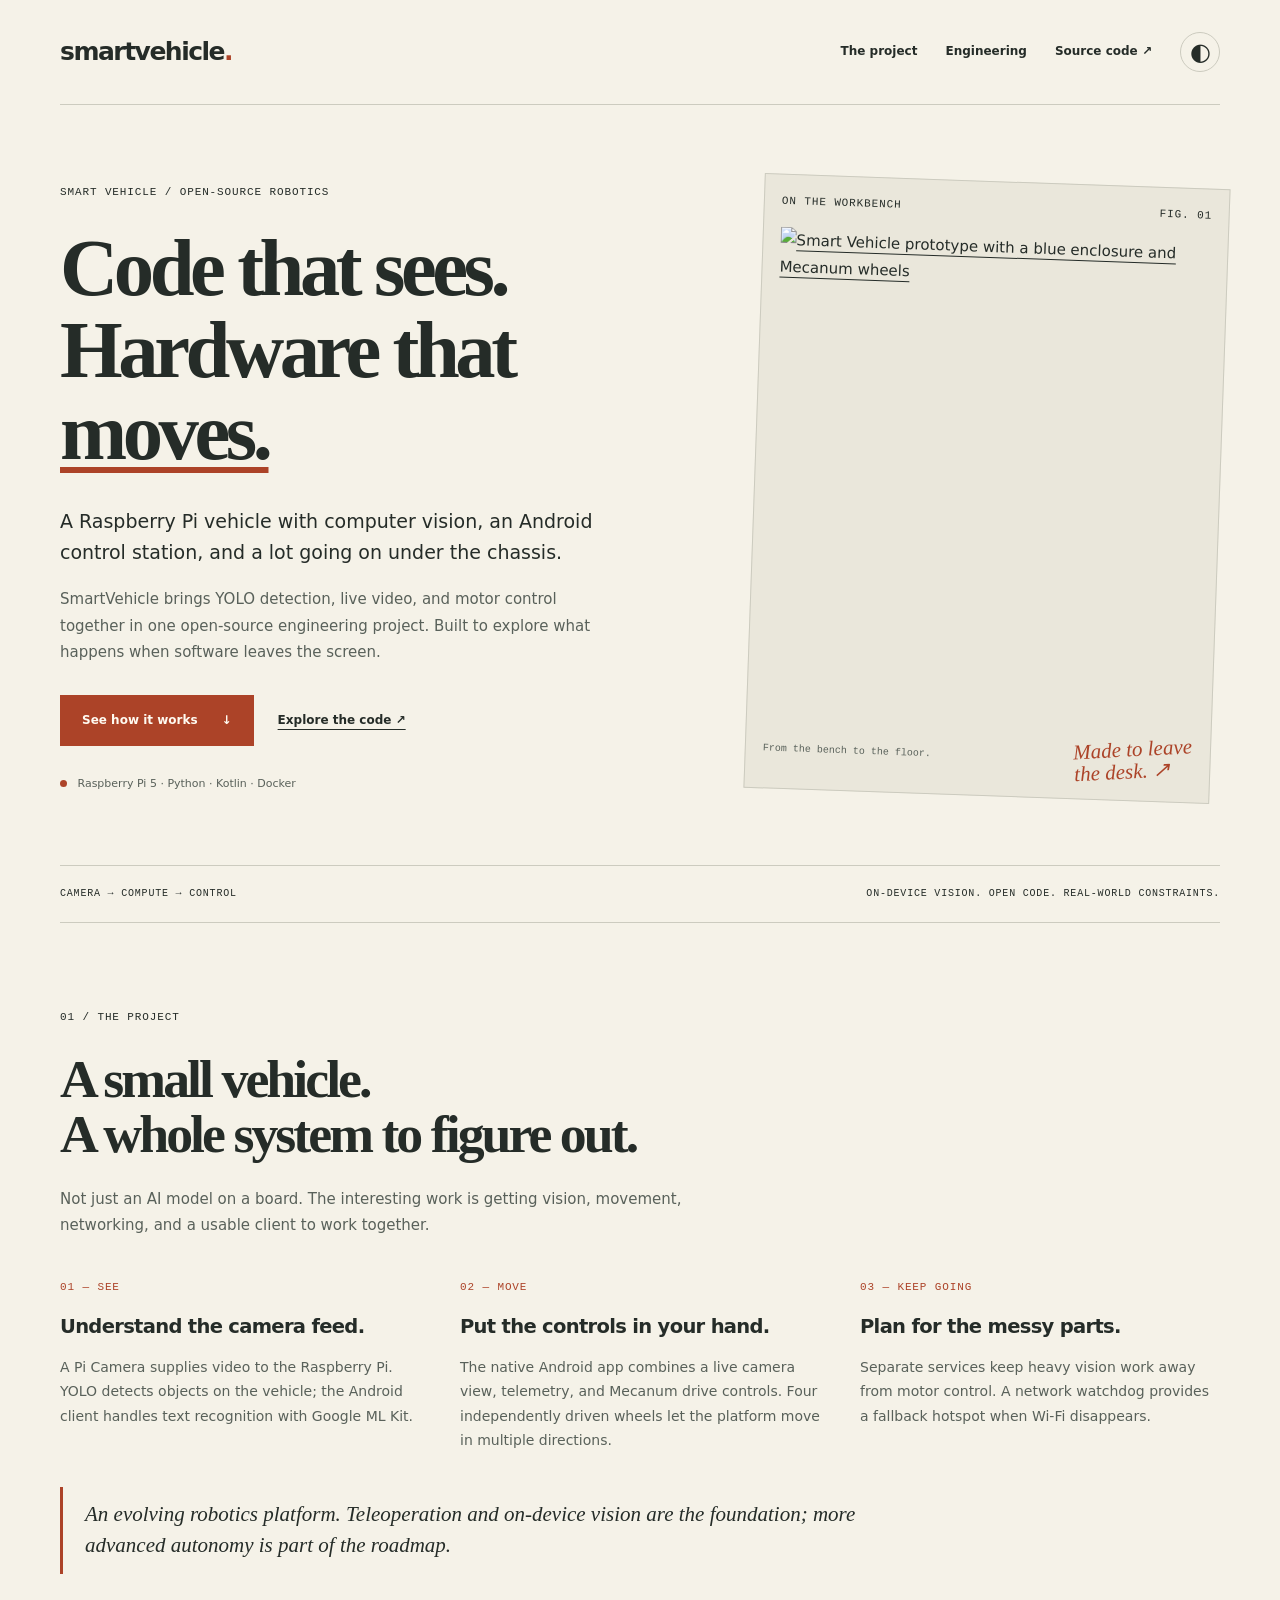
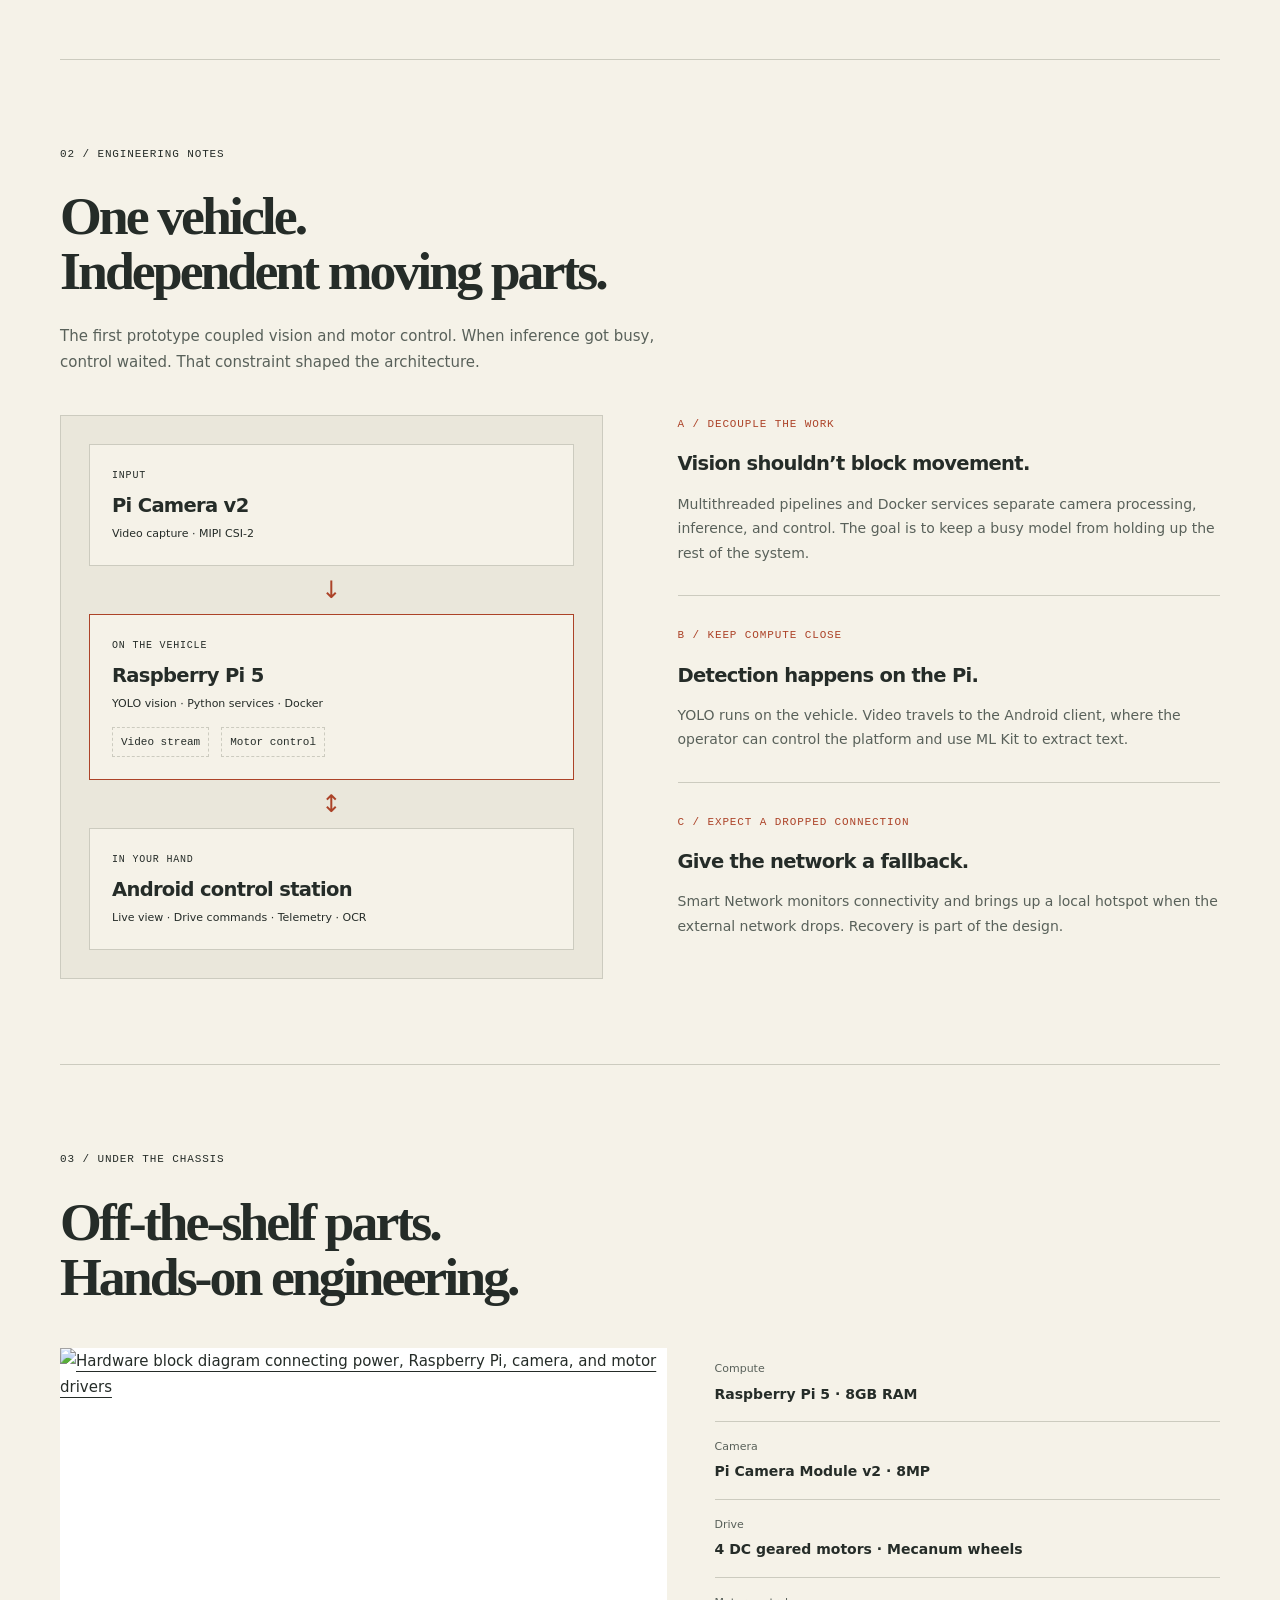
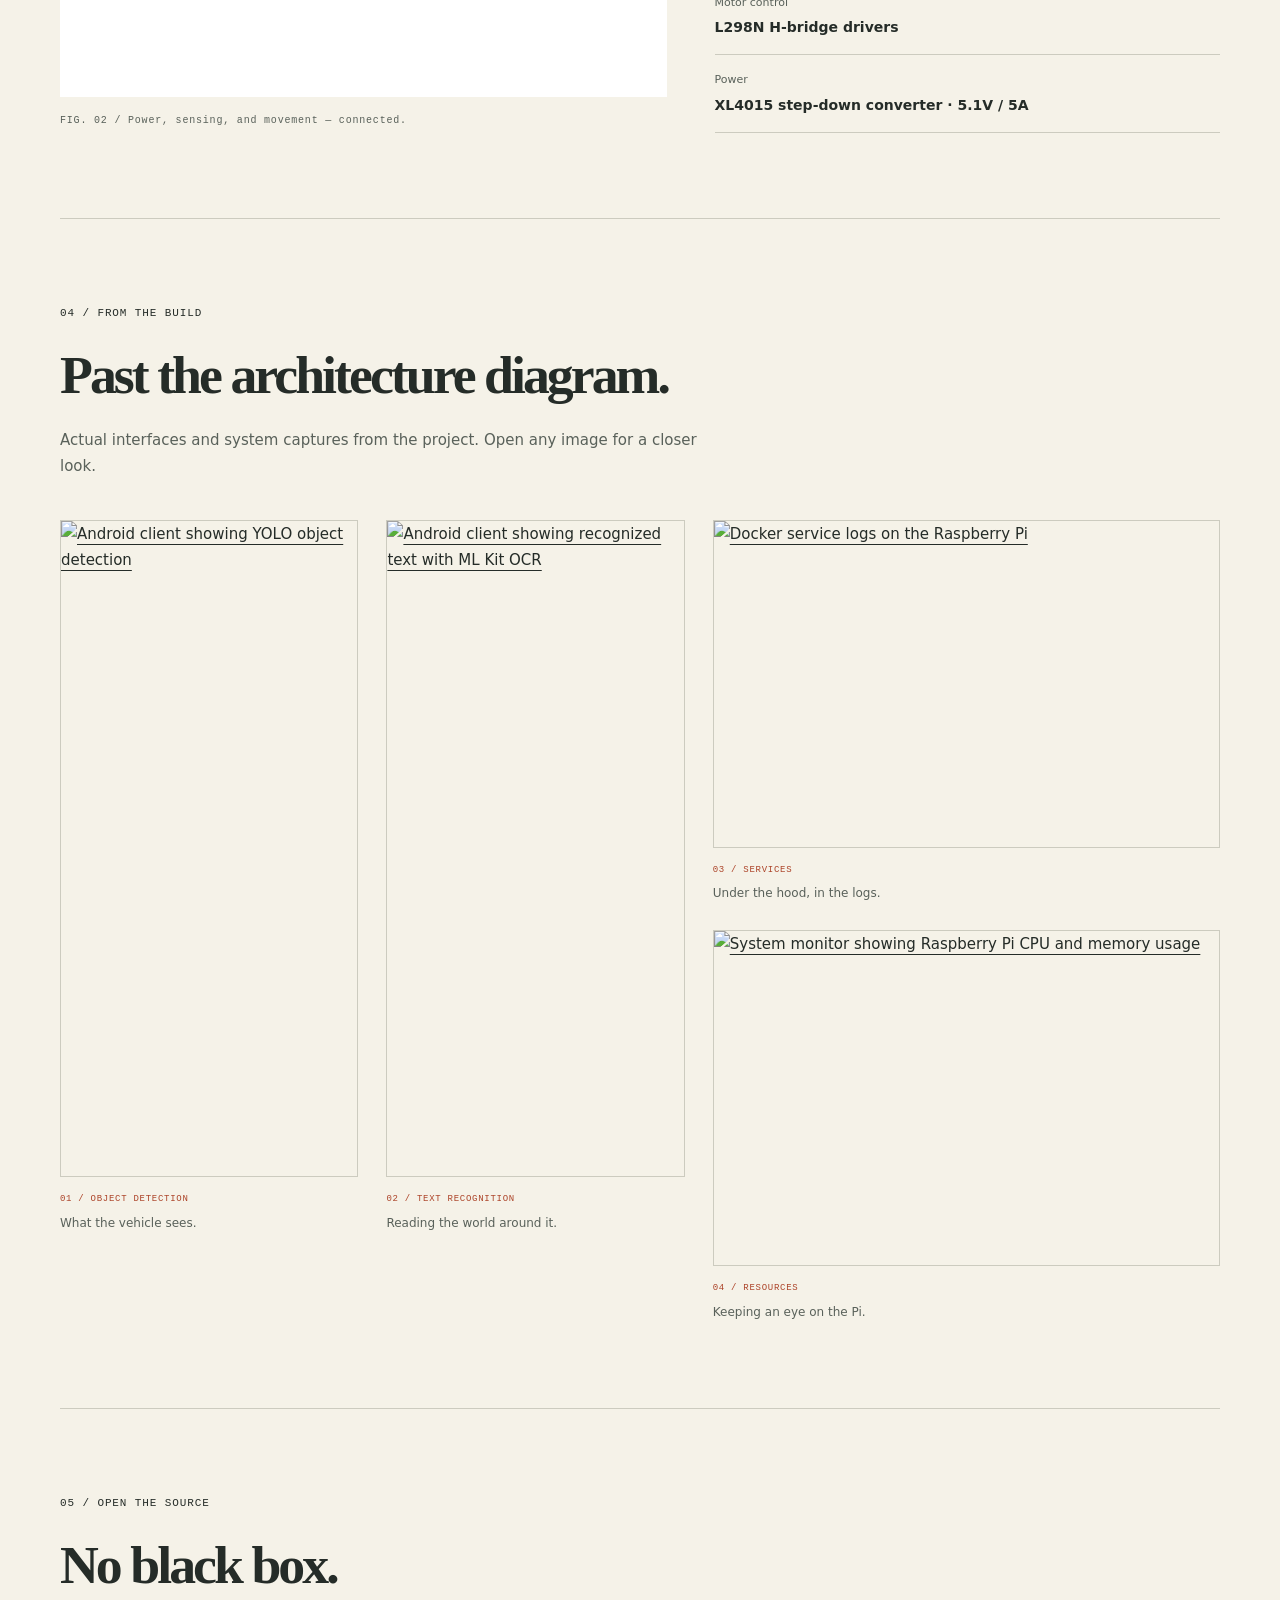
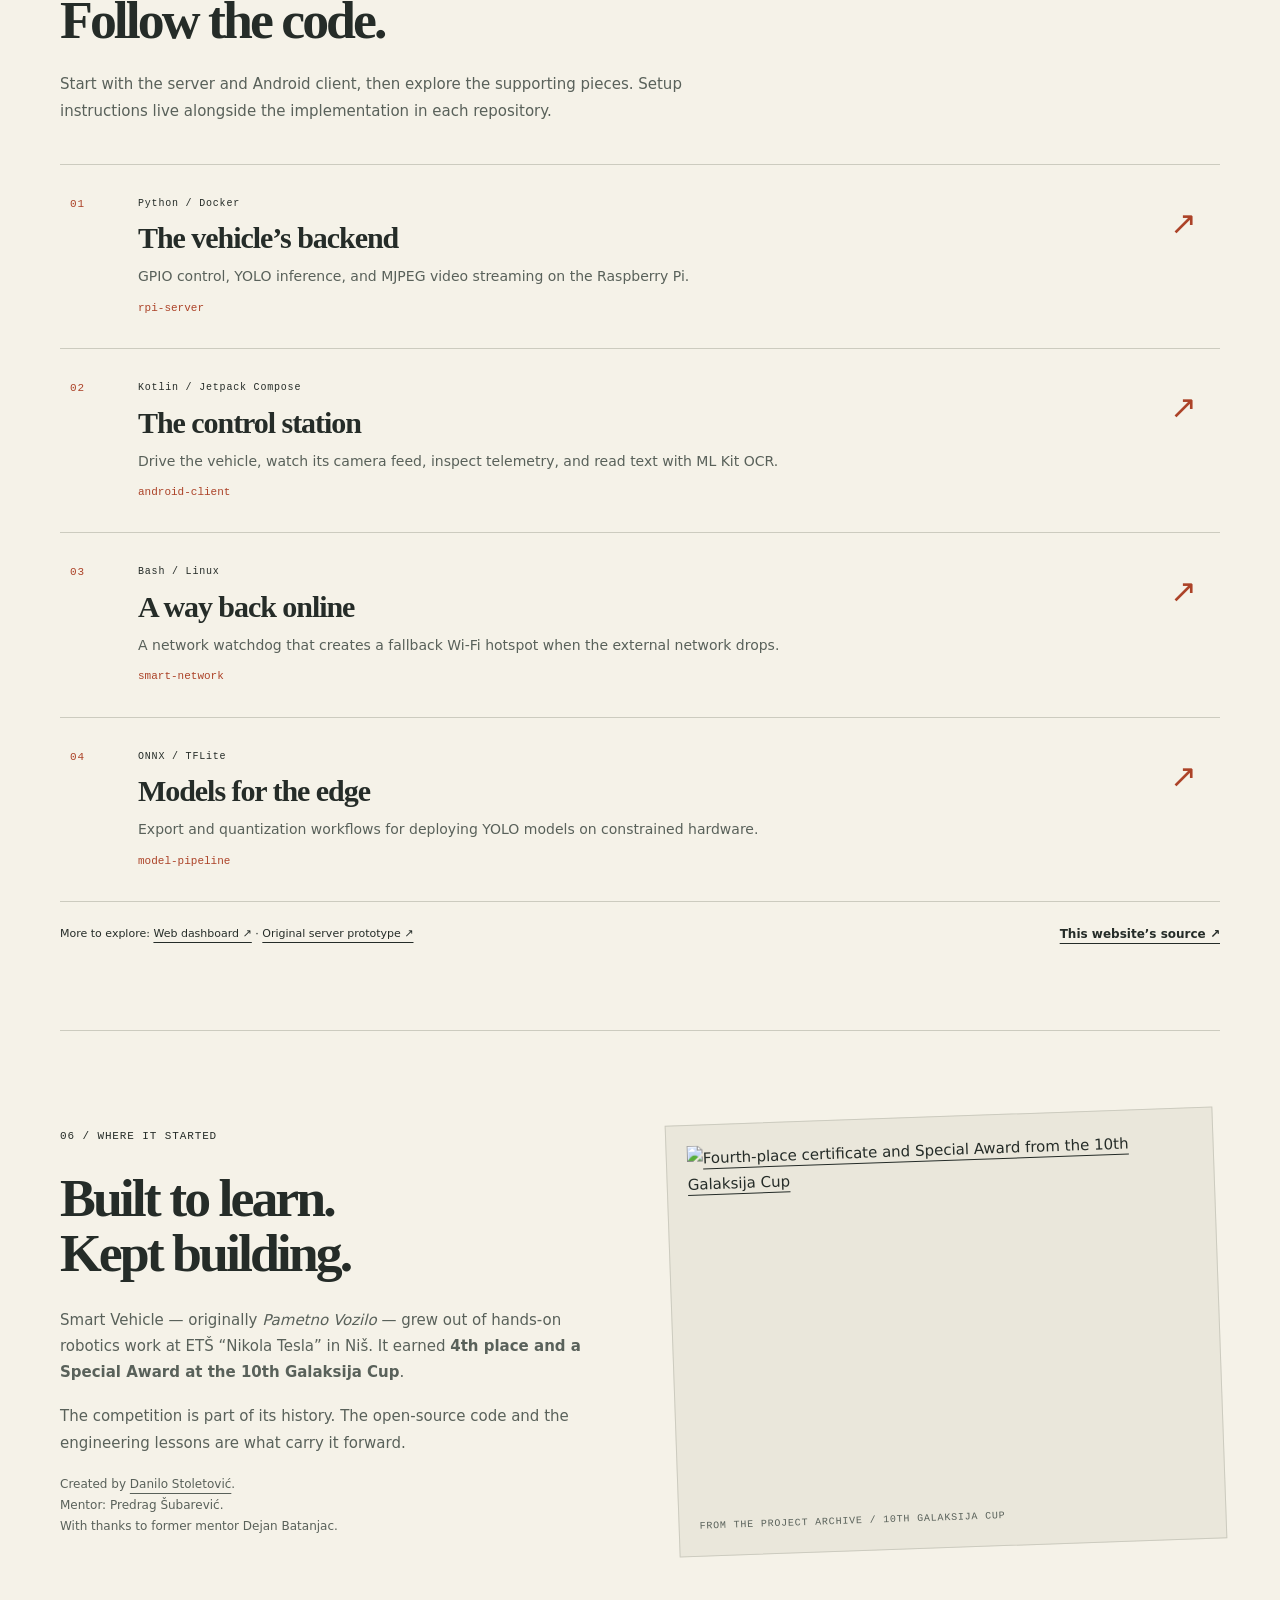
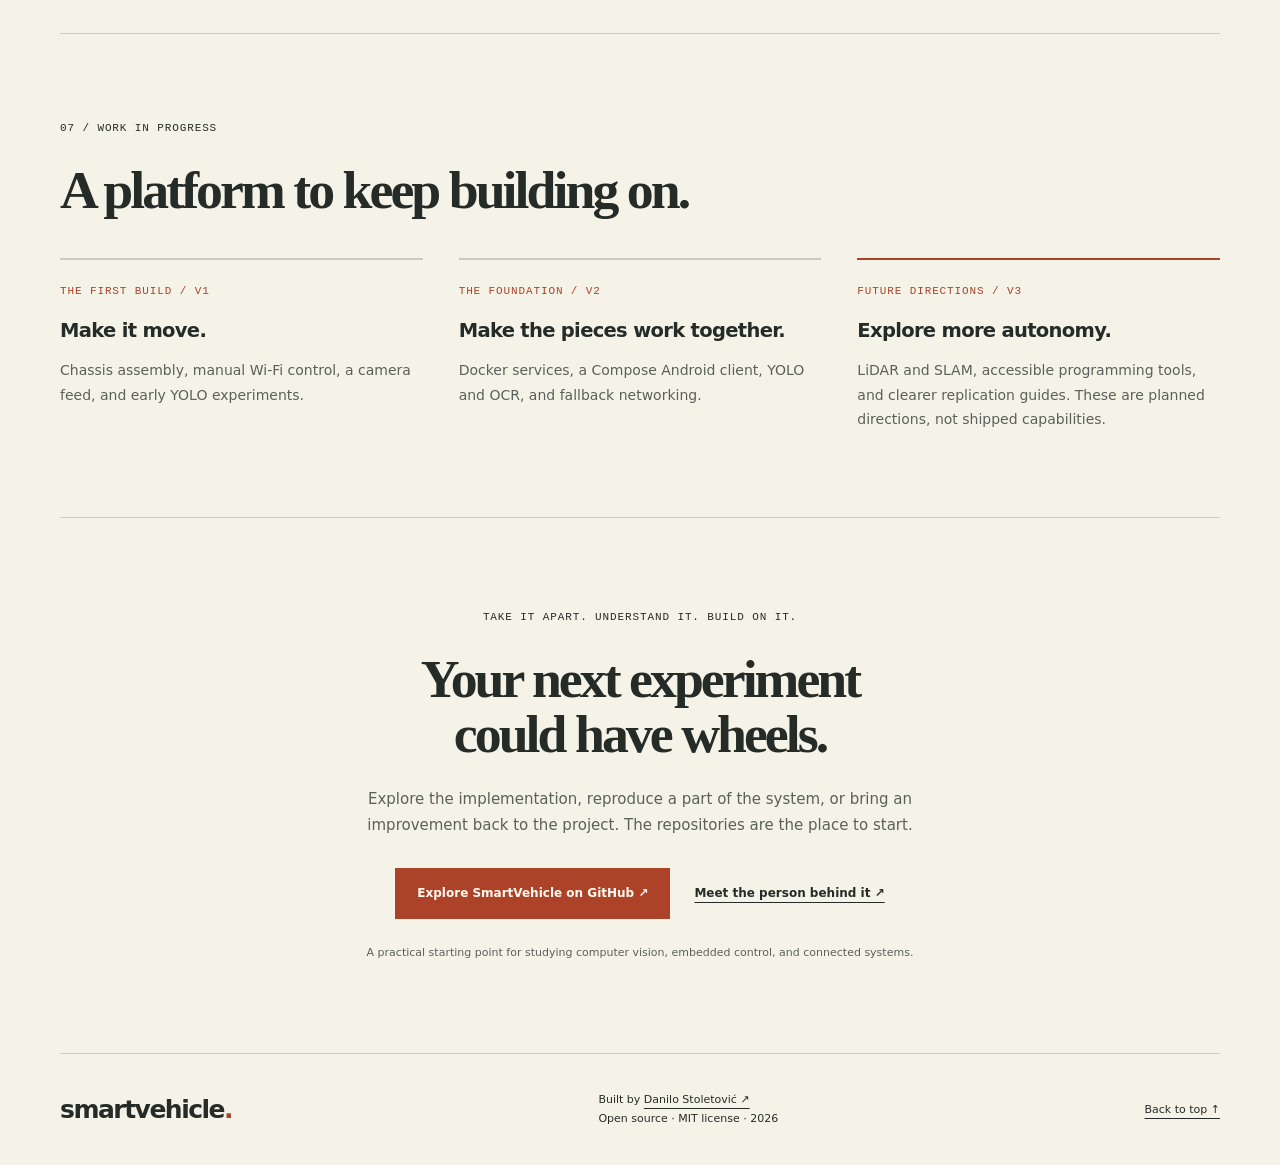
==== commit ea266c6b: "refactor: replace custom web fonts with system font stack" ====
--- a/index.html
+++ b/index.html
@@ -43,23 +43,6 @@
 <meta name="mobile-web-app-capable" content="yes" />
 <meta name="apple-mobile-web-app-status-bar-style" content="black-translucent" />
 <meta name="apple-mobile-web-app-title" content="Smart Vehicle" />
-<!-- Local Font Preloads -->
-<link
-rel="preload"
-href="assets/fonts/plus-jakarta-sans-latin.woff2"
-as="font"
-type="font/woff2"
-crossorigin
-fetchpriority="high"
-/>
-<link
-rel="preload"
-href="assets/fonts/plus-jakarta-sans-latin-ext.woff2"
-as="font"
-type="font/woff2"
-crossorigin
-fetchpriority="high"
-/>
 <link rel="preload" as="image" href="assets/vozilo.avif" fetchpriority="high" />
 <!-- Stylesheet -->
 <link rel="stylesheet" href="style.min.css" />
--- a/style.min.css
+++ b/style.min.css
@@ -1 +1 @@
-@font-face{font-family:'Plus Jakarta Sans';font-style:normal;font-weight:200 900;font-display:swap;src:url('assets/fonts/plus-jakarta-sans-latin.woff2') format('woff2')}@font-face{font-family:'Plus Jakarta Sans';font-style:normal;font-weight:200 900;font-display:swap;src:url('assets/fonts/plus-jakarta-sans-latin-ext.woff2') format('woff2');unicode-range:U+0100-024F,U+1E00-1EFF}:root{color-scheme:light;--paper:#f5f2e8;--ink:#252c28;--muted:#59615a;--line:#cccbbf;--accent:#ac4328;--wash:#eae7db;--button-text:#fffaf1}:root[data-theme='dark']{color-scheme:dark;--paper:#202521;--ink:#f1eee2;--muted:#b7bdb2;--line:#4c554b;--accent:#f09c7d;--wash:#2b322c;--button-text:#202521}*{box-sizing:border-box}html{scroll-behavior:smooth;scroll-padding-top:28px}body{margin:0;background:var(--paper);color:var(--ink);font:15px/1.75 'Plus Jakarta Sans',Arial,sans-serif}a{color:inherit;text-underline-offset:5px}a:hover{color:var(--accent)}button,a{-webkit-tap-highlight-color:transparent}a:focus-visible,button:focus-visible{outline:3px solid var(--accent);outline-offset:6px}img{max-width:100%;height:auto;display:block}figure,p,h1,h2,h3,dl{margin:0}p + p{margin-top:18px}h1,h2{font-family:Georgia,'Times New Roman',serif;font-weight:700;letter-spacing:-.055em;line-height:1.02;text-wrap:balance}h1{font-size:clamp(3.4rem,6.3vw,6.3rem)}h2{font-size:clamp(2.5rem,4.2vw,4.2rem)}h3{font-size:1.22rem;letter-spacing:-.035em;line-height:1.35;margin-bottom:14px}.wrap,.site-header,.site-footer{width:min(1160px,calc(100% - 96px));margin-inline:auto}.site-header{display:flex;align-items:center;gap:28px;padding-block:30px;border-bottom:1px solid var(--line)}.wordmark{font-size:25px;font-weight:850;letter-spacing:-1.5px;text-decoration:none;white-space:nowrap}.wordmark span{color:var(--accent)}.site-header nav{margin-left:auto;display:flex;gap:28px;font-size:12px;font-weight:750}.site-header nav a{text-decoration:none;padding-block:10px}.theme-toggle{flex:0 0 40px;width:40px;height:40px;border:1px solid var(--line);border-radius:50%;color:var(--ink);background:transparent;font-size:24px;cursor:pointer}.theme-toggle[hidden]{display:none}.skip-link{position:absolute;top:-100px;left:20px;z-index:10;background:var(--ink);color:var(--paper);padding:12px}.skip-link:focus{top:12px}.hero{display:grid;grid-template-columns:1.35fr 1fr;gap:64px;align-items:center;padding-block:76px 70px}.eyebrow,.index,.figure-label,figcaption,.repo-slug,.ticker{font-family:'Courier New',monospace;font-size:11px;letter-spacing:.08em}.eyebrow{margin-bottom:25px}h1 em{font-style:normal;text-decoration:underline;text-decoration-color:var(--accent);text-decoration-thickness:6px;text-underline-offset:8px}.hero-copy > p:not(.eyebrow):not(.small-note){max-width:540px}.lead{font-size:19px;line-height:1.65;margin-top:32px}.hero-copy > p:not(.lead):not(.eyebrow){color:var(--muted)}.actions{display:flex;align-items:center;flex-wrap:wrap;gap:24px;margin-top:30px}.button{background:var(--accent);color:var(--button-text);padding:14px 21px;font-size:12px;font-weight:750;text-decoration:none;border:1px solid var(--accent);display:inline-flex;gap:24px;align-items:center}.button:hover{background:var(--ink);border-color:var(--ink);color:var(--paper)}.text-link{font-size:12px;font-weight:750}.small-note{font-size:11px;margin-top:28px}.status-dot{display:inline-block;width:7px;height:7px;border-radius:50%;background:var(--accent);margin-right:7px}.hero-figure{background:var(--wash);padding:17px;border:1px solid var(--line);transform:rotate(2deg)}.figure-label{display:flex;justify-content:space-between;margin-bottom:16px}.hero-figure img{width:100%;aspect-ratio:4/4.5;object-fit:cover;object-position:center}.hero-figure figcaption{display:flex;justify-content:space-between;align-items:center;padding-top:15px;gap:10px;font-size:10px;letter-spacing:0}.handwritten{font:italic 21px/1.05 Georgia,serif;color:var(--accent);transform:rotate(-5deg)}.image-link{display:block}.ticker{border-block:1px solid var(--line);display:flex;justify-content:space-between;gap:24px;padding-block:19px;font-size:10px}.section{padding-block:85px;border-bottom:1px solid var(--line)}.section-heading{margin-bottom:40px}.section-heading > p:last-child:not(.eyebrow){max-width:640px;margin-top:24px;color:var(--muted)}.three-up{display:grid;grid-template-columns:repeat(3,1fr);gap:40px}.index{display:block;color:var(--accent);margin-bottom:17px}.three-up p,.engineering-notes p,.roadmap p,.repo-row p{color:var(--muted);font-size:14px}.margin-note{border-left:3px solid var(--accent);padding:12px 22px;margin-top:34px;max-width:840px;font:italic 21px/1.5 Georgia,serif}.architecture{display:grid;grid-template-columns:1fr 1fr;gap:75px;align-items:start}.flow{padding:28px;border:1px solid var(--line);background:var(--wash)}.flow-node{border:1px solid var(--line);padding:22px;background:var(--paper)}.flow-node .eyebrow{display:block;margin-bottom:8px;font-size:10px}.flow-node h3{margin-bottom:5px}.flow-node p{font-size:11px}.flow-arrow{text-align:center;font-size:24px;padding:3px;color:var(--accent)}.accent-node{border-color:var(--accent)}.flow-split{display:flex;flex-wrap:wrap;gap:12px;margin-top:14px;font:11px 'Courier New',monospace}.flow-split span{padding:8px;border:1px dashed var(--line)}.engineering-notes article + article{margin-top:30px;padding-top:30px;border-top:1px solid var(--line)}.hardware-grid{display:grid;grid-template-columns:1.2fr 1fr;gap:48px;align-items:center}.schematic img{width:100%;background:white}figcaption{padding-top:15px;color:var(--muted);font-size:10px}.spec-list > div{padding:15px 0;border-bottom:1px solid var(--line)}.spec-list dt{font-size:11px;color:var(--muted)}.spec-list dd{margin:3px 0 0;font-size:14px;font-weight:650}.gallery{display:grid;grid-template-columns:1fr 1fr 1.7fr;gap:28px;align-items:start}.gallery figure{min-width:0}.gallery img{width:100%;border:1px solid var(--line)}.gallery figcaption{font-family:inherit;letter-spacing:0;font-size:12px}.gallery .index{font-size:9px;margin-bottom:5px}.system-shots{display:grid;gap:26px}.repo-row{display:grid;grid-template-columns:48px 1fr 40px;gap:20px;padding:30px 10px;border-top:1px solid var(--line);text-decoration:none;transition:background-color .15s}.repo-row:hover{background:var(--wash);color:var(--ink)}.repo-row .eyebrow{display:block;margin:0 0 8px;font-size:10px}.repo-row h3{font:bold 30px/1.2 Georgia,serif;margin-bottom:8px}.repo-row p{max-width:720px}.repo-slug{display:block;color:var(--accent);margin-top:10px;letter-spacing:0}.repo-arrow{font-size:32px;color:var(--accent)}.repo-footnote{display:flex;gap:20px;justify-content:space-between;border-top:1px solid var(--line);padding-top:22px;font-size:11px}.history{display:grid;grid-template-columns:1fr 1fr;gap:64px;align-items:center}.history h2{margin-bottom:26px}.history p:not(.eyebrow){color:var(--muted)}.history .credits{font-size:12px}.award-figure{padding:20px;background:var(--wash);border:1px solid var(--line);transform:rotate(-2deg)}.award-figure img{width:100%}.roadmap{display:grid;grid-template-columns:repeat(3,1fr);gap:36px;padding:0;margin:0;list-style:none}.roadmap li{border-top:2px solid var(--line);padding-top:22px}.roadmap li:last-child{border-color:var(--accent)}.closing{text-align:center;padding-block:90px}.closing > p:not(.eyebrow){max-width:620px;margin:24px auto 0;color:var(--muted)}.closing .actions{justify-content:center}.site-footer{display:flex;align-items:center;justify-content:space-between;gap:30px;padding-block:34px;font-size:11px}.site-footer p{margin:0}.error-page{min-height:65vh;padding-block:90px}.error-page h1{margin-bottom:25px}.error-page p{max-width:550px}@media (max-width:1000px){.wrap,.site-header,.site-footer{width:calc(100% - 56px)}.hero{gap:32px}.hero h1{font-size:clamp(3.3rem,7vw,5rem)}.architecture{gap:35px}.three-up{gap:24px}}@media (max-width:720px){.wrap,.site-header,.site-footer{width:calc(100% - 40px)}.site-header{flex-wrap:wrap;gap:12px;padding-block:20px}.wordmark{font-size:24px}.site-header nav{order:3;width:100%;margin:0;justify-content:space-between;gap:12px}.theme-toggle{margin-left:auto}.hero{grid-template-columns:1fr;padding-block:45px;gap:42px}.hero h1{font-size:clamp(3.2rem,11.2vw,5rem)}.hero-figure{max-width:470px;width:calc(100% - 12px);justify-self:center}.hero-figure img{aspect-ratio:4/4}.lead{font-size:18px}.ticker{flex-direction:column;gap:6px;font-size:9px}.section{padding-block:55px}.three-up,.architecture,.hardware-grid,.history,.roadmap{grid-template-columns:1fr;gap:30px}.three-up article + article{border-top:1px solid var(--line);padding-top:24px}.gallery{grid-template-columns:1fr 1fr;gap:20px}.system-shots{grid-column:1/-1;grid-template-columns:1fr 1fr;gap:20px}.repo-row{grid-template-columns:25px 1fr 24px;gap:10px;padding-inline:0}.repo-row h3{font-size:25px}.repo-footnote{flex-direction:column}.award-figure{margin:10px 6px 0}.site-footer{flex-wrap:wrap;gap:20px}.site-footer .wordmark{width:100%}.site-footer > a:last-child{margin-left:auto}}@media (prefers-reduced-motion:reduce){html{scroll-behavior:auto}*,*::before,*::after{transition:none !important}}+:root{color-scheme:light;--paper:#f5f2e8;--ink:#252c28;--muted:#59615a;--line:#cccbbf;--accent:#ac4328;--wash:#eae7db;--button-text:#fffaf1}:root[data-theme='dark']{color-scheme:dark;--paper:#202521;--ink:#f1eee2;--muted:#b7bdb2;--line:#4c554b;--accent:#f09c7d;--wash:#2b322c;--button-text:#202521}*{box-sizing:border-box}html{scroll-behavior:smooth;scroll-padding-top:28px}body{margin:0;background:var(--paper);color:var(--ink);font:15px/1.75 system-ui,-apple-system,BlinkMacSystemFont,'Segoe UI',sans-serif}a{color:inherit;text-underline-offset:5px}a:hover{color:var(--accent)}button,a{-webkit-tap-highlight-color:transparent}a:focus-visible,button:focus-visible{outline:3px solid var(--accent);outline-offset:6px}img{max-width:100%;height:auto;display:block}figure,p,h1,h2,h3,dl{margin:0}p + p{margin-top:18px}h1,h2{font-family:Georgia,'Times New Roman',serif;font-weight:700;letter-spacing:-.055em;line-height:1.02;text-wrap:balance}h1{font-size:clamp(3.4rem,6.3vw,6.3rem)}h2{font-size:clamp(2.5rem,4.2vw,4.2rem)}h3{font-size:1.22rem;letter-spacing:-.035em;line-height:1.35;margin-bottom:14px}.wrap,.site-header,.site-footer{width:min(1160px,calc(100% - 96px));margin-inline:auto}.site-header{display:flex;align-items:center;gap:28px;padding-block:30px;border-bottom:1px solid var(--line)}.wordmark{font-size:25px;font-weight:850;letter-spacing:-1.5px;text-decoration:none;white-space:nowrap}.wordmark span{color:var(--accent)}.site-header nav{margin-left:auto;display:flex;gap:28px;font-size:12px;font-weight:750}.site-header nav a{text-decoration:none;padding-block:10px}.theme-toggle{flex:0 0 40px;width:40px;height:40px;border:1px solid var(--line);border-radius:50%;color:var(--ink);background:transparent;font-size:24px;cursor:pointer}.theme-toggle[hidden]{display:none}.skip-link{position:absolute;top:-100px;left:20px;z-index:10;background:var(--ink);color:var(--paper);padding:12px}.skip-link:focus{top:12px}.hero{display:grid;grid-template-columns:1.35fr 1fr;gap:64px;align-items:center;padding-block:76px 70px}.eyebrow,.index,.figure-label,figcaption,.repo-slug,.ticker{font-family:'Courier New',monospace;font-size:11px;letter-spacing:.08em}.eyebrow{margin-bottom:25px}h1 em{font-style:normal;text-decoration:underline;text-decoration-color:var(--accent);text-decoration-thickness:6px;text-underline-offset:8px}.hero-copy > p:not(.eyebrow):not(.small-note){max-width:540px}.lead{font-size:19px;line-height:1.65;margin-top:32px}.hero-copy > p:not(.lead):not(.eyebrow){color:var(--muted)}.actions{display:flex;align-items:center;flex-wrap:wrap;gap:24px;margin-top:30px}.button{background:var(--accent);color:var(--button-text);padding:14px 21px;font-size:12px;font-weight:750;text-decoration:none;border:1px solid var(--accent);display:inline-flex;gap:24px;align-items:center}.button:hover{background:var(--ink);border-color:var(--ink);color:var(--paper)}.text-link{font-size:12px;font-weight:750}.small-note{font-size:11px;margin-top:28px}.status-dot{display:inline-block;width:7px;height:7px;border-radius:50%;background:var(--accent);margin-right:7px}.hero-figure{background:var(--wash);padding:17px;border:1px solid var(--line);transform:rotate(2deg)}.figure-label{display:flex;justify-content:space-between;margin-bottom:16px}.hero-figure img{width:100%;aspect-ratio:4/4.5;object-fit:cover;object-position:center}.hero-figure figcaption{display:flex;justify-content:space-between;align-items:center;padding-top:15px;gap:10px;font-size:10px;letter-spacing:0}.handwritten{font:italic 21px/1.05 Georgia,serif;color:var(--accent);transform:rotate(-5deg)}.image-link{display:block}.ticker{border-block:1px solid var(--line);display:flex;justify-content:space-between;gap:24px;padding-block:19px;font-size:10px}.section{padding-block:85px;border-bottom:1px solid var(--line)}.section-heading{margin-bottom:40px}.section-heading > p:last-child:not(.eyebrow){max-width:640px;margin-top:24px;color:var(--muted)}.three-up{display:grid;grid-template-columns:repeat(3,1fr);gap:40px}.index{display:block;color:var(--accent);margin-bottom:17px}.three-up p,.engineering-notes p,.roadmap p,.repo-row p{color:var(--muted);font-size:14px}.margin-note{border-left:3px solid var(--accent);padding:12px 22px;margin-top:34px;max-width:840px;font:italic 21px/1.5 Georgia,serif}.architecture{display:grid;grid-template-columns:1fr 1fr;gap:75px;align-items:start}.flow{padding:28px;border:1px solid var(--line);background:var(--wash)}.flow-node{border:1px solid var(--line);padding:22px;background:var(--paper)}.flow-node .eyebrow{display:block;margin-bottom:8px;font-size:10px}.flow-node h3{margin-bottom:5px}.flow-node p{font-size:11px}.flow-arrow{text-align:center;font-size:24px;padding:3px;color:var(--accent)}.accent-node{border-color:var(--accent)}.flow-split{display:flex;flex-wrap:wrap;gap:12px;margin-top:14px;font:11px 'Courier New',monospace}.flow-split span{padding:8px;border:1px dashed var(--line)}.engineering-notes article + article{margin-top:30px;padding-top:30px;border-top:1px solid var(--line)}.hardware-grid{display:grid;grid-template-columns:1.2fr 1fr;gap:48px;align-items:center}.schematic img{width:100%;background:white}figcaption{padding-top:15px;color:var(--muted);font-size:10px}.spec-list > div{padding:15px 0;border-bottom:1px solid var(--line)}.spec-list dt{font-size:11px;color:var(--muted)}.spec-list dd{margin:3px 0 0;font-size:14px;font-weight:650}.gallery{display:grid;grid-template-columns:1fr 1fr 1.7fr;gap:28px;align-items:start}.gallery figure{min-width:0}.gallery img{width:100%;border:1px solid var(--line)}.gallery figcaption{font-family:inherit;letter-spacing:0;font-size:12px}.gallery .index{font-size:9px;margin-bottom:5px}.system-shots{display:grid;gap:26px}.repo-row{display:grid;grid-template-columns:48px 1fr 40px;gap:20px;padding:30px 10px;border-top:1px solid var(--line);text-decoration:none;transition:background-color .15s}.repo-row:hover{background:var(--wash);color:var(--ink)}.repo-row .eyebrow{display:block;margin:0 0 8px;font-size:10px}.repo-row h3{font:bold 30px/1.2 Georgia,serif;margin-bottom:8px}.repo-row p{max-width:720px}.repo-slug{display:block;color:var(--accent);margin-top:10px;letter-spacing:0}.repo-arrow{font-size:32px;color:var(--accent)}.repo-footnote{display:flex;gap:20px;justify-content:space-between;border-top:1px solid var(--line);padding-top:22px;font-size:11px}.history{display:grid;grid-template-columns:1fr 1fr;gap:64px;align-items:center}.history h2{margin-bottom:26px}.history p:not(.eyebrow){color:var(--muted)}.history .credits{font-size:12px}.award-figure{padding:20px;background:var(--wash);border:1px solid var(--line);transform:rotate(-2deg)}.award-figure img{width:100%}.roadmap{display:grid;grid-template-columns:repeat(3,1fr);gap:36px;padding:0;margin:0;list-style:none}.roadmap li{border-top:2px solid var(--line);padding-top:22px}.roadmap li:last-child{border-color:var(--accent)}.closing{text-align:center;padding-block:90px}.closing > p:not(.eyebrow){max-width:620px;margin:24px auto 0;color:var(--muted)}.closing .actions{justify-content:center}.site-footer{display:flex;align-items:center;justify-content:space-between;gap:30px;padding-block:34px;font-size:11px}.site-footer p{margin:0}.error-page{min-height:65vh;padding-block:90px}.error-page h1{margin-bottom:25px}.error-page p{max-width:550px}@media (max-width:1000px){.wrap,.site-header,.site-footer{width:calc(100% - 56px)}.hero{gap:32px}.hero h1{font-size:clamp(3.3rem,7vw,5rem)}.architecture{gap:35px}.three-up{gap:24px}}@media (max-width:720px){.wrap,.site-header,.site-footer{width:calc(100% - 40px)}.site-header{flex-wrap:wrap;gap:12px;padding-block:20px}.wordmark{font-size:24px}.site-header nav{order:3;width:100%;margin:0;justify-content:space-between;gap:12px}.theme-toggle{margin-left:auto}.hero{grid-template-columns:1fr;padding-block:45px;gap:42px}.hero h1{font-size:clamp(3.2rem,11.2vw,5rem)}.hero-figure{max-width:470px;width:calc(100% - 12px);justify-self:center}.hero-figure img{aspect-ratio:4/4}.lead{font-size:18px}.ticker{flex-direction:column;gap:6px;font-size:9px}.section{padding-block:55px}.three-up,.architecture,.hardware-grid,.history,.roadmap{grid-template-columns:1fr;gap:30px}.three-up article + article{border-top:1px solid var(--line);padding-top:24px}.gallery{grid-template-columns:1fr 1fr;gap:20px}.system-shots{grid-column:1/-1;grid-template-columns:1fr 1fr;gap:20px}.repo-row{grid-template-columns:25px 1fr 24px;gap:10px;padding-inline:0}.repo-row h3{font-size:25px}.repo-footnote{flex-direction:column}.award-figure{margin:10px 6px 0}.site-footer{flex-wrap:wrap;gap:20px}.site-footer .wordmark{width:100%}.site-footer > a:last-child{margin-left:auto}}@media (prefers-reduced-motion:reduce){html{scroll-behavior:auto}*,*::before,*::after{transition:none !important}}
